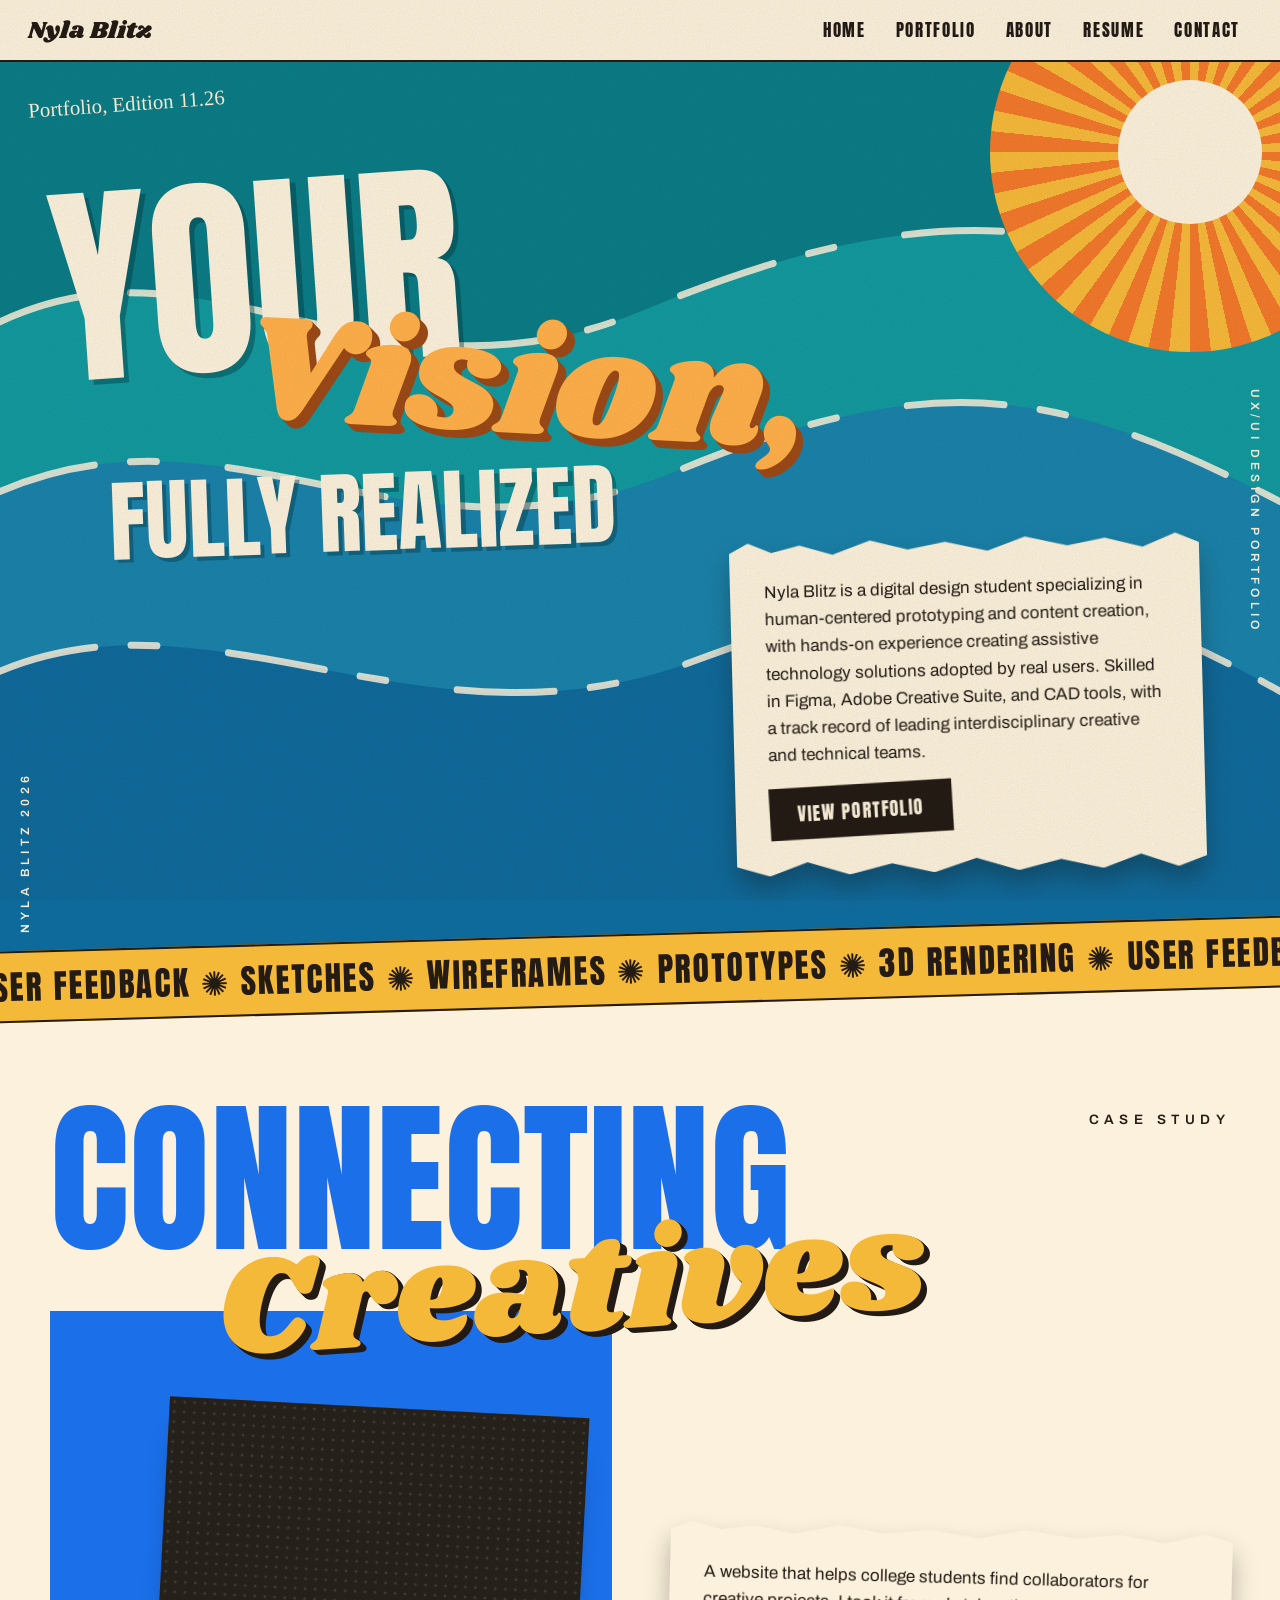
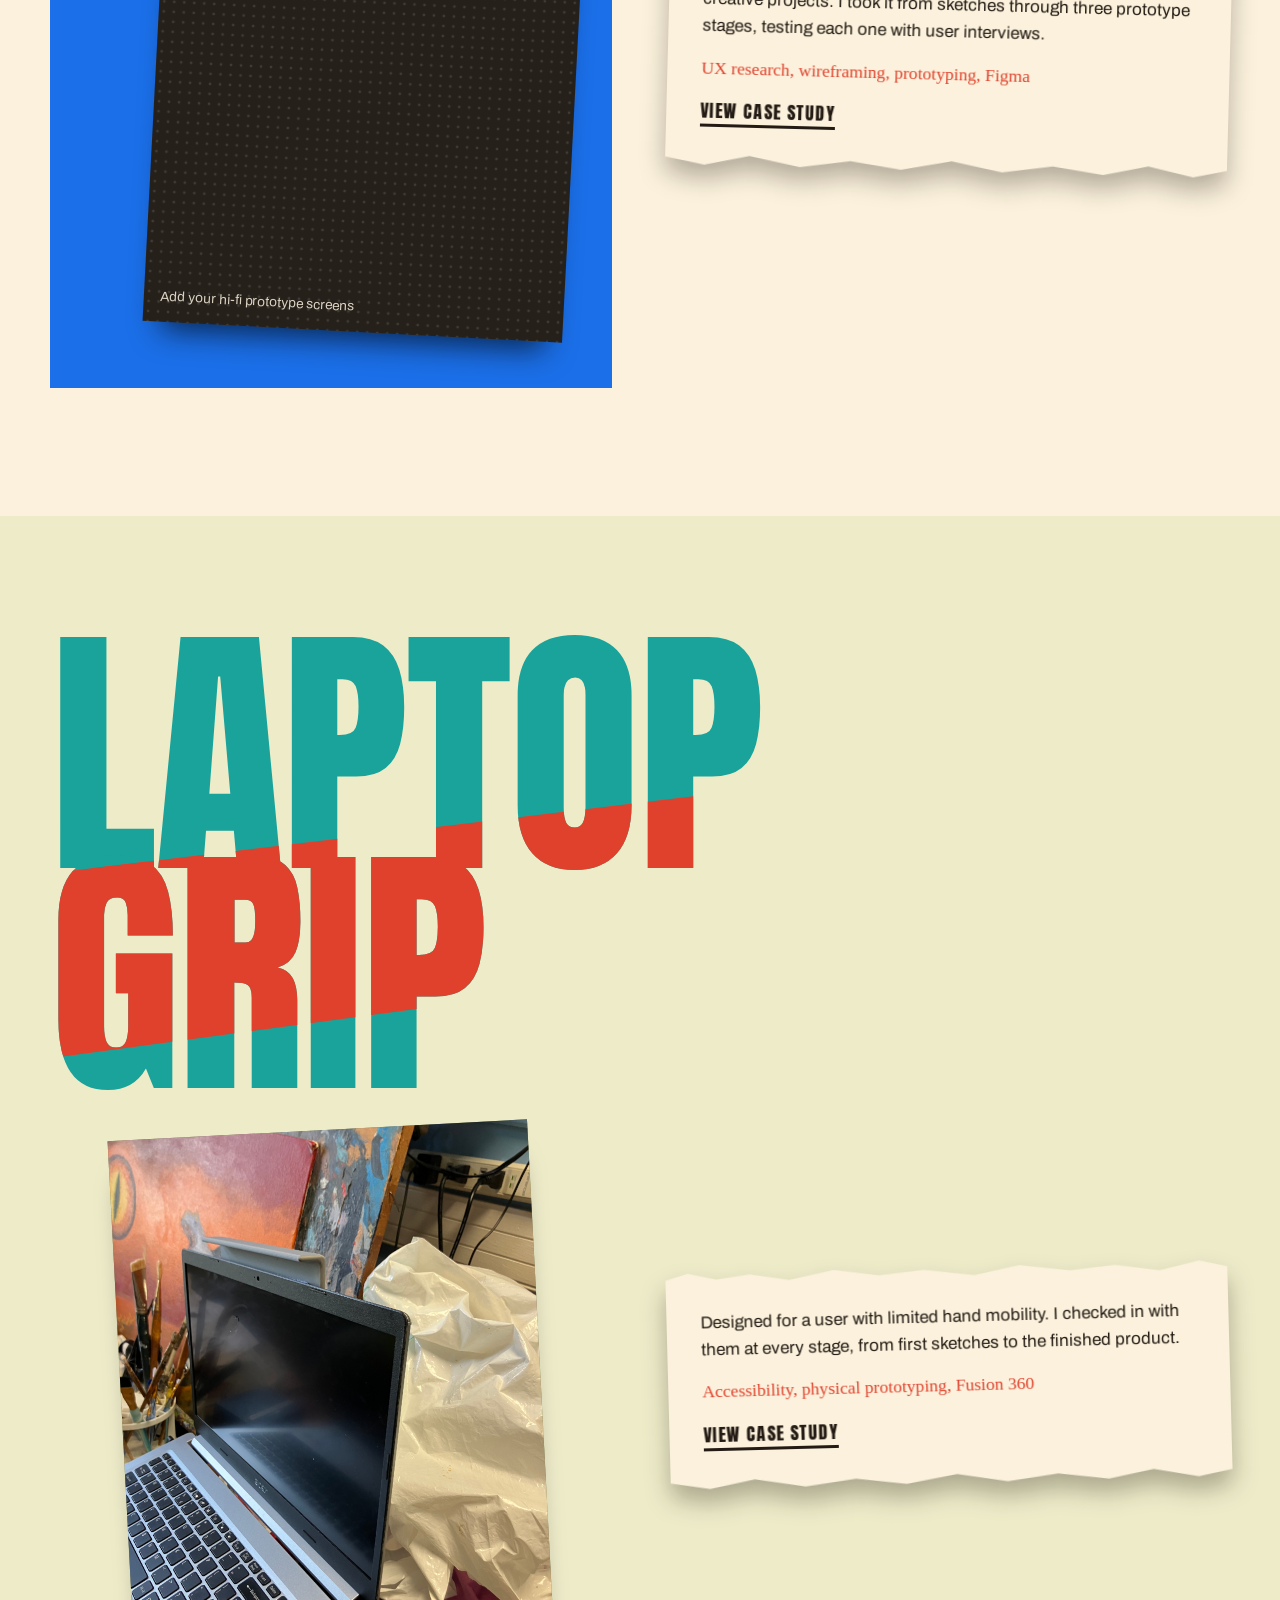
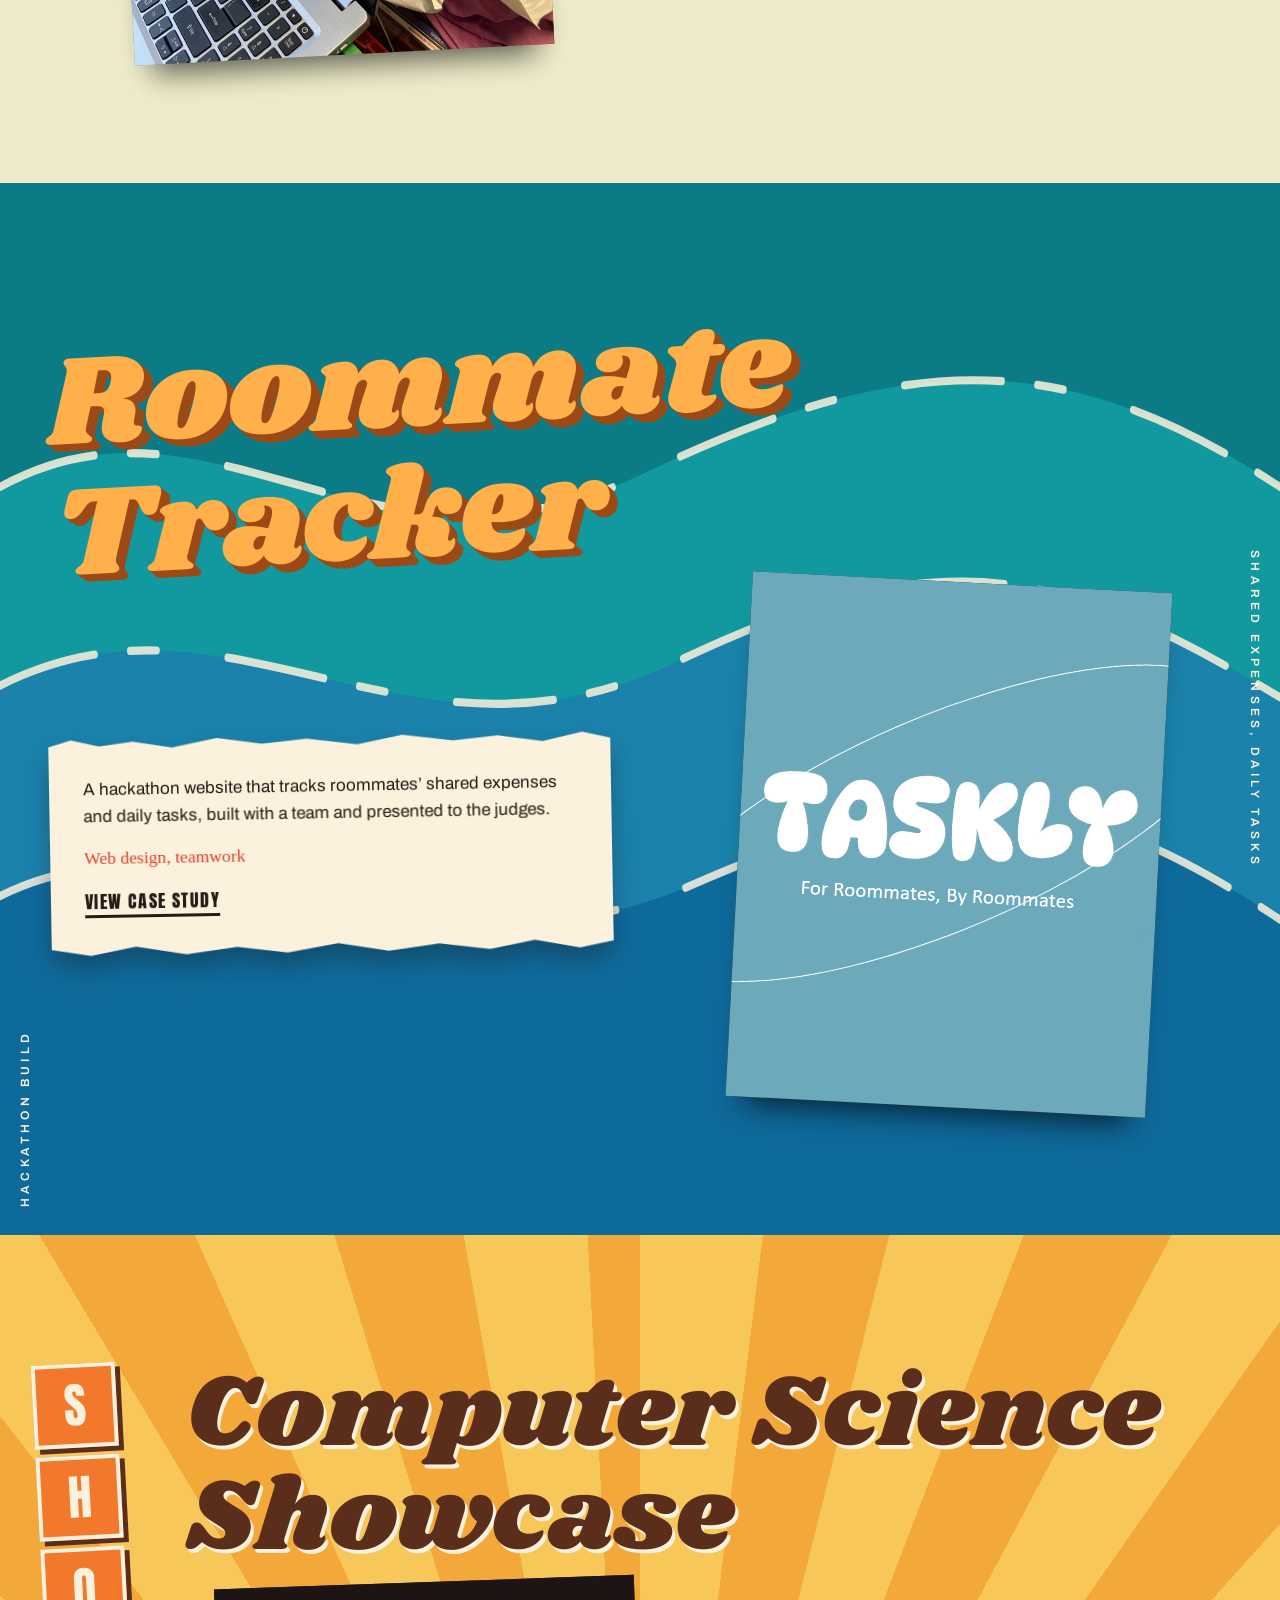
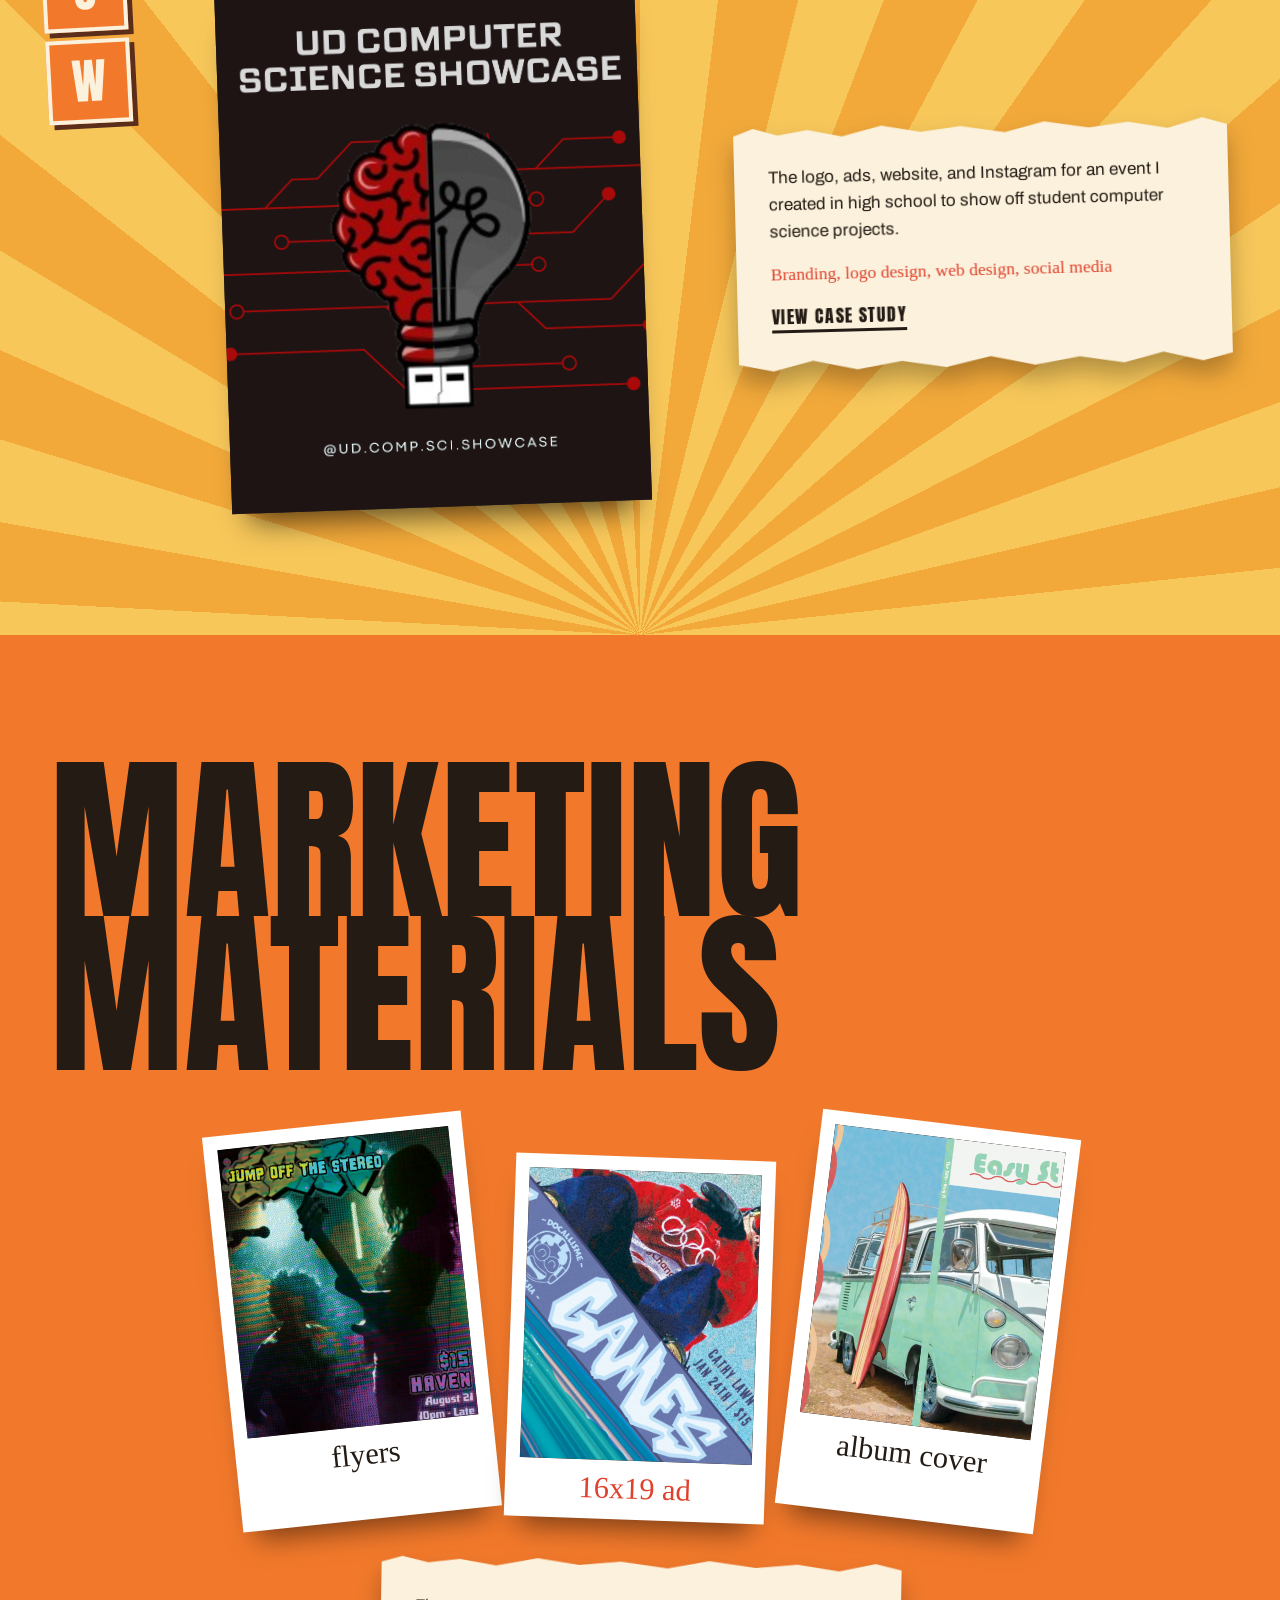
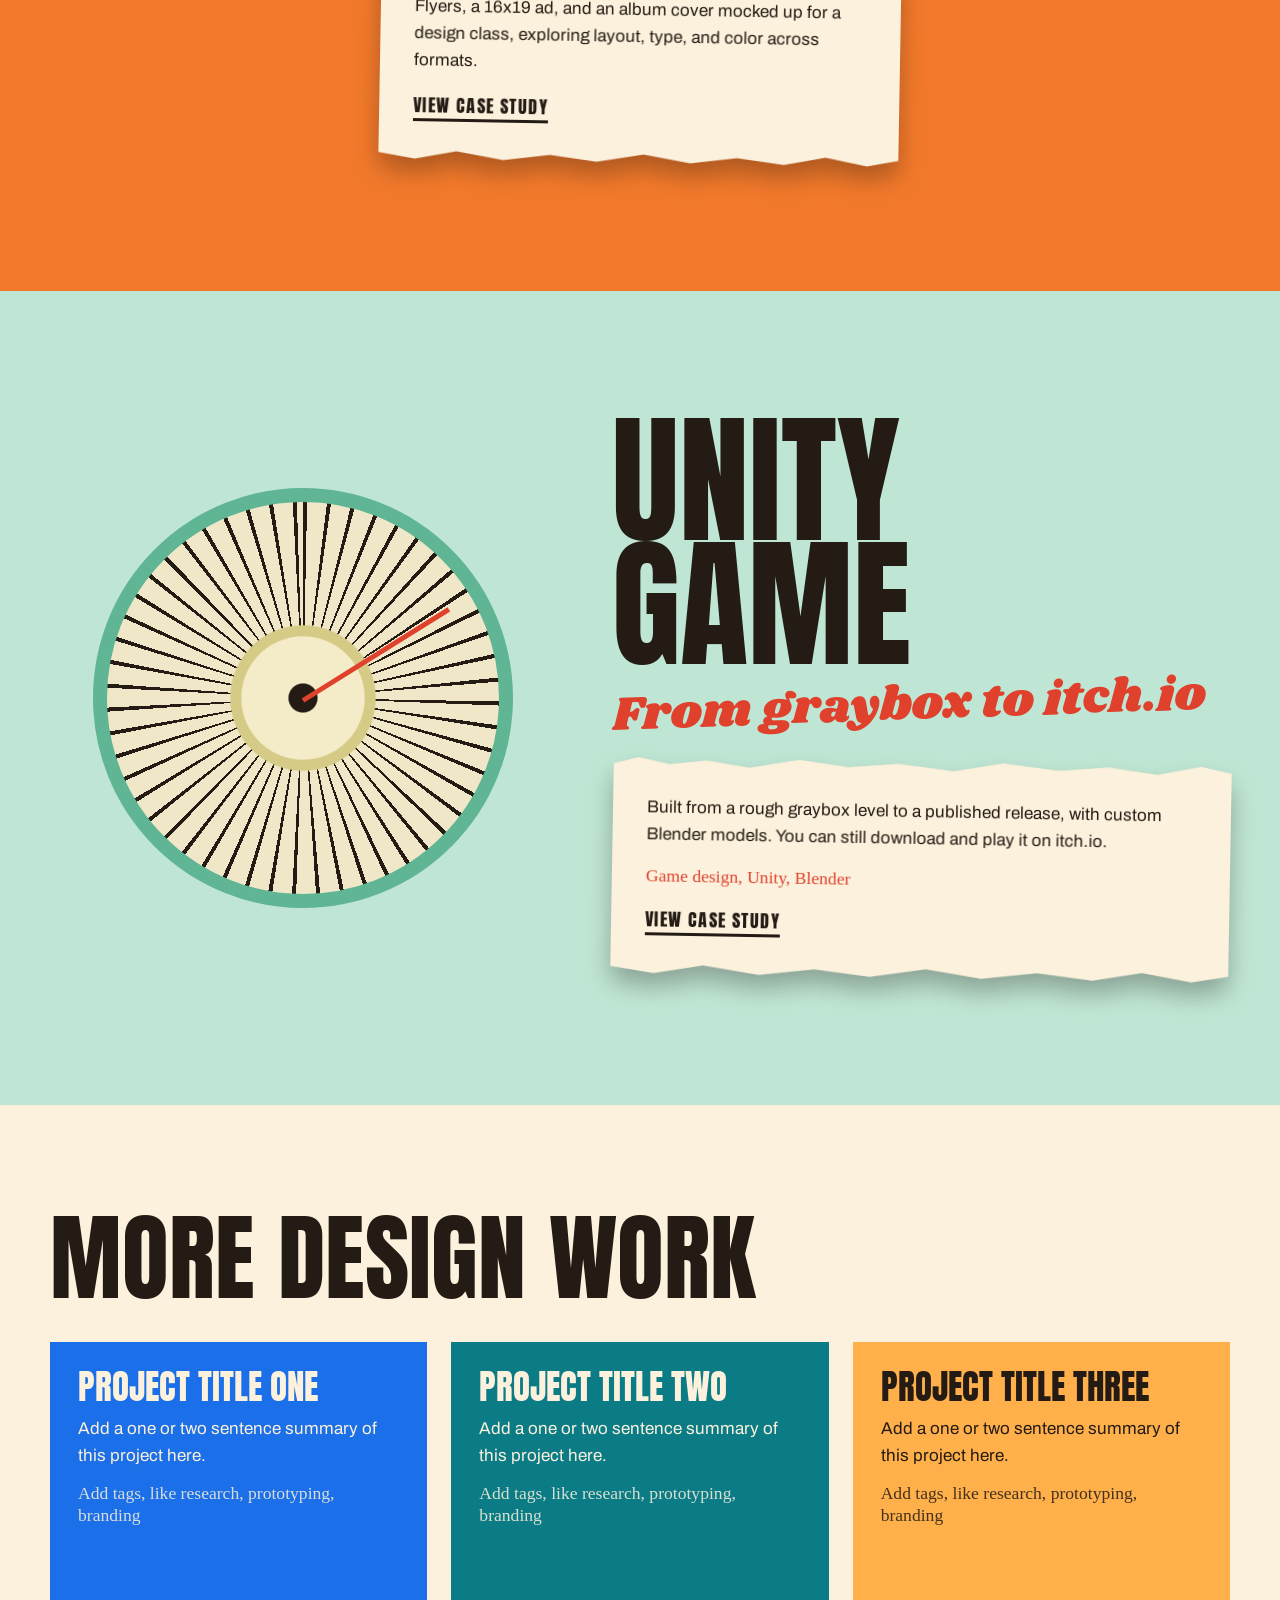
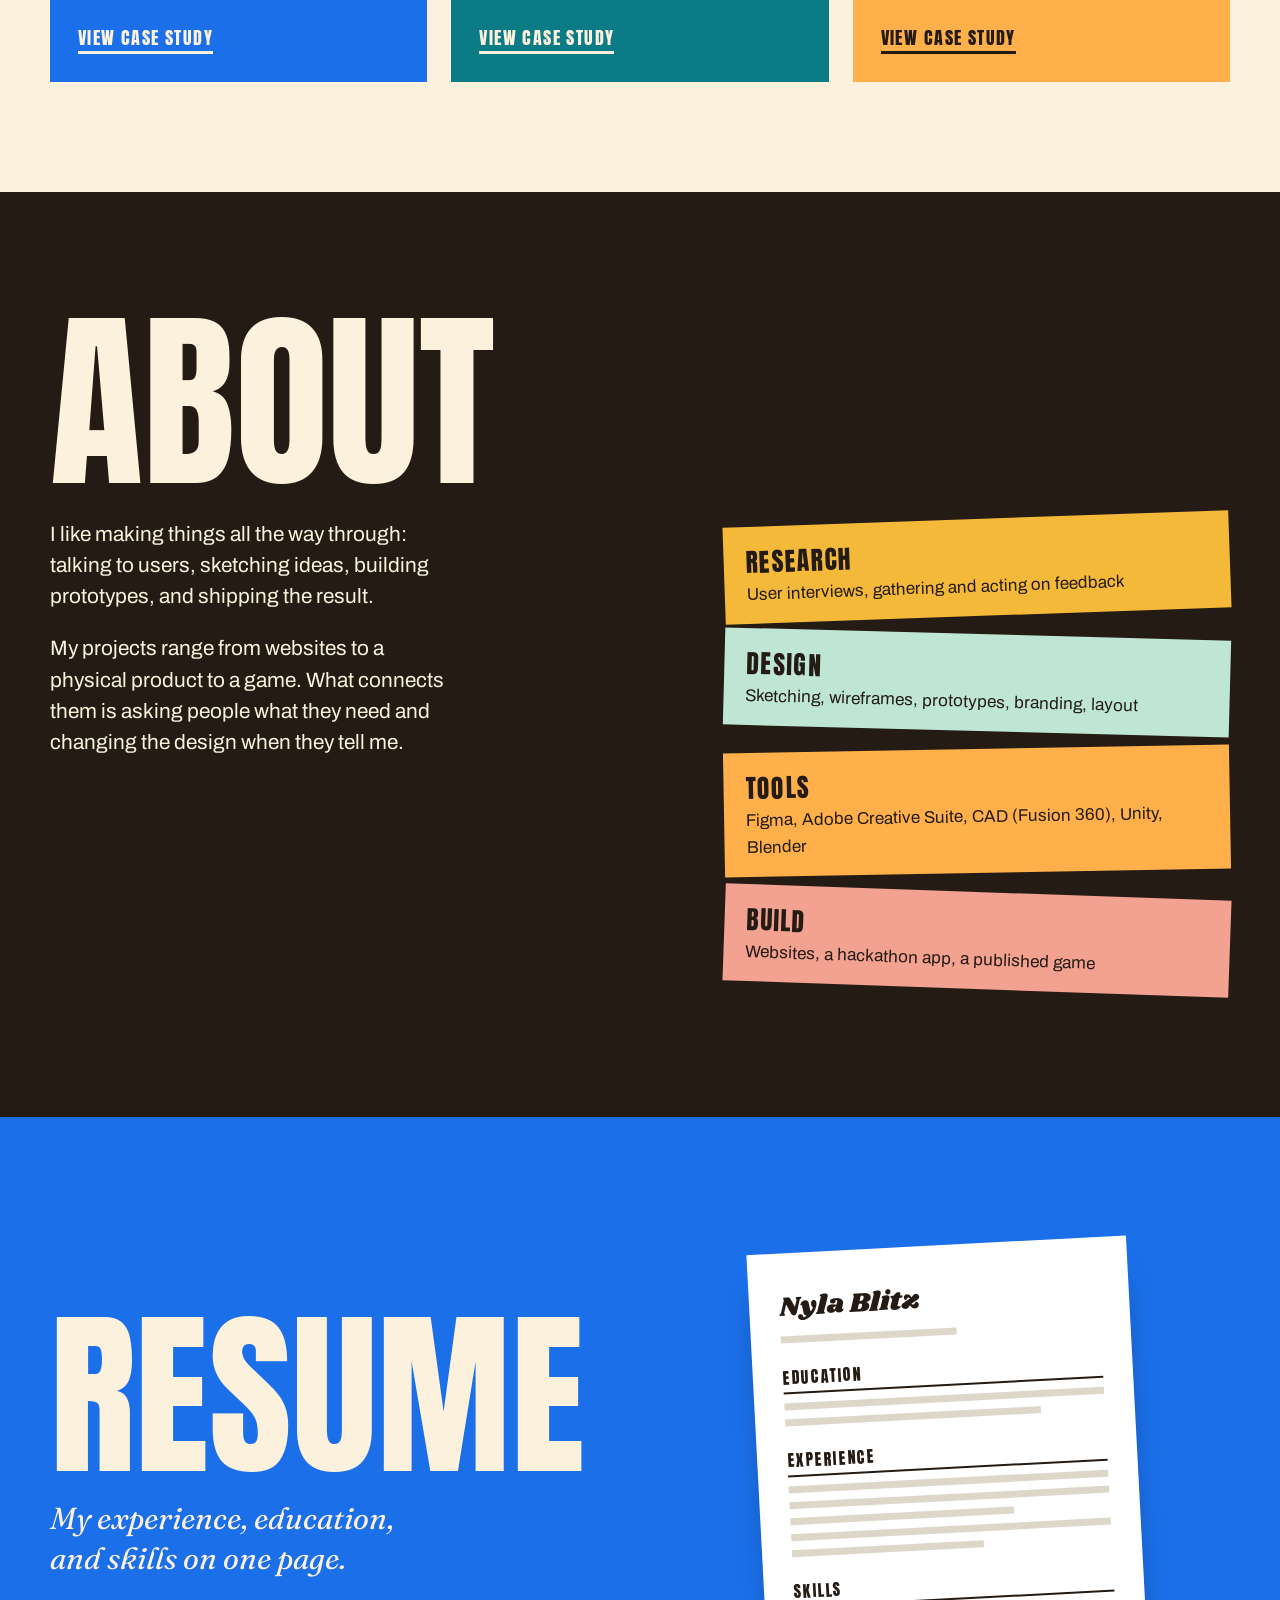
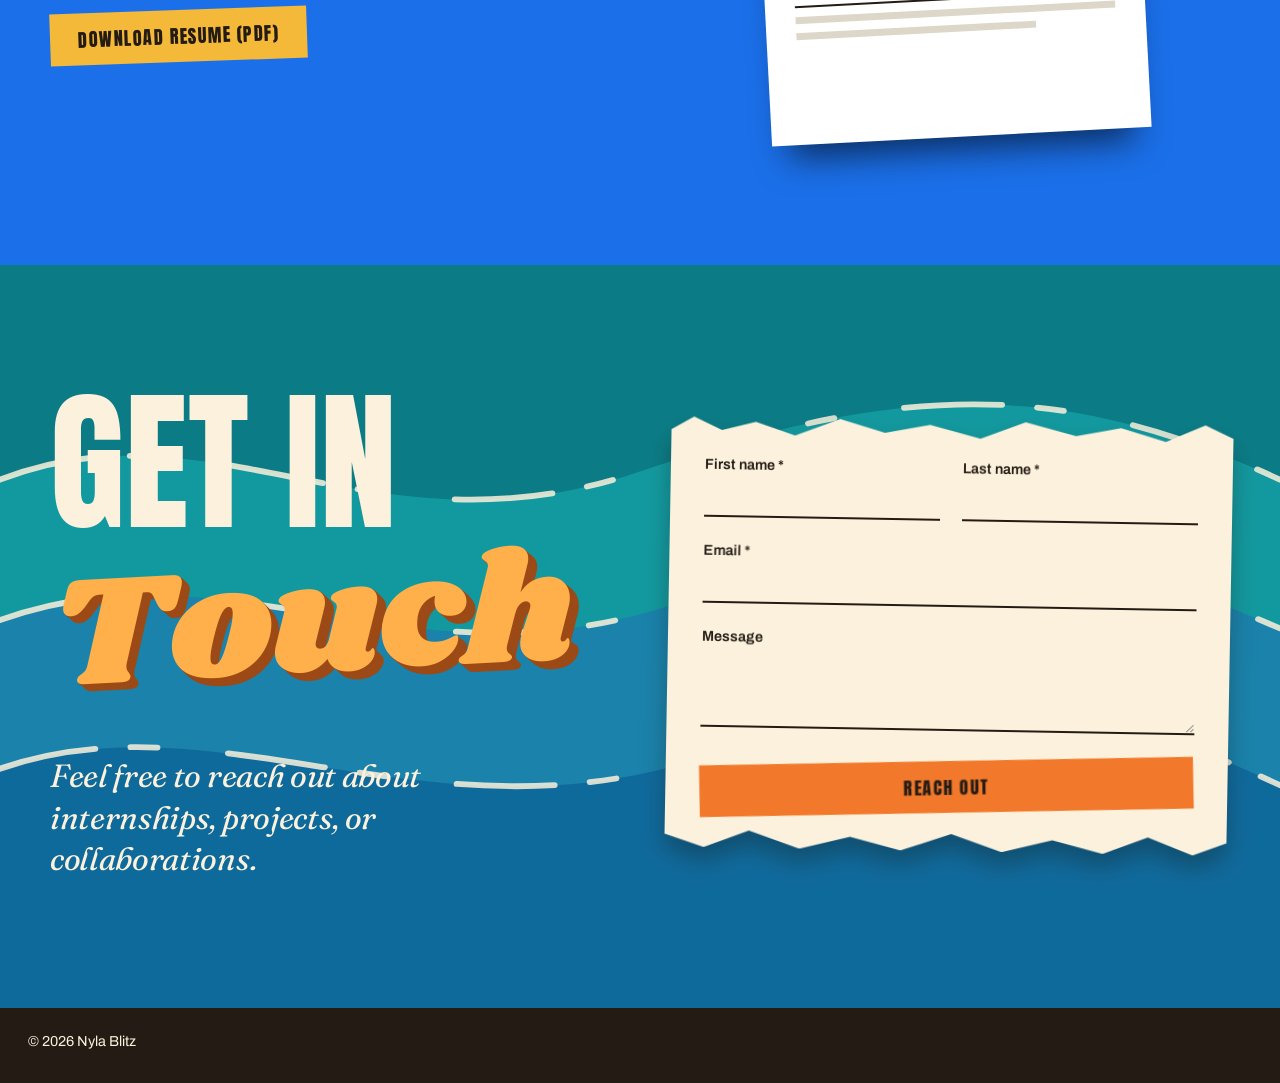
==== index.html @ cf102543 "Fix resume PDF filename in download link" ====
<!DOCTYPE html>
<html lang="en">
<head>
<meta charset="utf-8">
<meta name="viewport" content="width=device-width, initial-scale=1, viewport-fit=cover">
<title>Nyla Blitz, UX/UI Designer</title>
<meta name="description" content="Portfolio of Nyla Blitz, a digital design student specializing in human-centered prototyping and content creation.">
<link rel="icon" href="data:image/svg+xml,%3Csvg xmlns='http://www.w3.org/2000/svg' viewBox='0 0 100 100'%3E%3Crect width='100' height='100' fill='%230B7C86'/%3E%3Ccircle cx='50' cy='58' r='28' fill='%23FFB04A'/%3E%3Crect y='58' width='100' height='42' fill='%230B7C86'/%3E%3C/svg%3E">
<link rel="preconnect" href="https://fonts.googleapis.com">
<link rel="preconnect" href="https://fonts.gstatic.com" crossorigin>
<link href="https://fonts.googleapis.com/css2?family=Anton&family=Shrikhand&family=Archivo:wght@400;600;800&family=Permanent+Marker&family=Fraunces:ital,opsz,wght@1,9..144,400&display=swap" rel="stylesheet">
<style>
:root{
  --cream:#FBF1DC;--ink:#231B14;--teal:#0B7C86;--cobalt:#1B6FE8;--hot:#FFB04A;--marigold:#F5B93A;--orange:#F2792B;--verm:#E0412C;--olive:#7A7D52;--mint:#BFE6D4;--brown:#5A2E1B;
  --ext:1px 1px 0 #9C4A17,2px 2px 0 #9C4A17,3px 3px 0 #9C4A17,4px 4px 0 #9C4A17,5px 5px 0 #9C4A17,6px 6px 0 #9C4A17,7px 7px 0 #9C4A17,8px 8px 0 #9C4A17;
  --exti:1px 1px 0 #231B14,2px 2px 0 #231B14,3px 3px 0 #231B14,4px 4px 0 #231B14,5px 5px 0 #231B14,6px 6px 0 #231B14;
  --torn:polygon(0 3%,4% 0,9% 3%,15% 1%,22% 4%,30% 0,38% 3%,46% 1%,55% 4%,63% 0,72% 3%,80% 1%,88% 4%,95% 0,100% 3%,100% 97%,94% 100%,86% 96%,78% 100%,69% 97%,60% 100%,51% 96%,42% 100%,33% 97%,24% 100%,15% 96%,7% 100%,0 97%);
  --anton:"Anton",Impact,"Arial Narrow",sans-serif;--shri:"Shrikhand",Georgia,serif;--sans:"Archivo","Helvetica Neue",Arial,sans-serif;--mark:"Permanent Marker",cursive;
  box-sizing:border-box;padding-top:env(safe-area-inset-top,0px);padding-bottom:env(safe-area-inset-bottom,0px);
}
*,*::before,*::after{box-sizing:inherit}
html{scroll-behavior:smooth;scroll-padding-top:calc(env(safe-area-inset-top,0px) + 70px)}
body{margin:0;background:var(--cream);color:var(--ink);font:400 1.0625rem/1.6 var(--sans);-webkit-font-smoothing:antialiased;overflow-x:clip}
body::after{content:"";position:fixed;inset:0;pointer-events:none;z-index:60;mix-blend-mode:multiply;opacity:.5;
  background:url("data:image/svg+xml,%3Csvg xmlns='http://www.w3.org/2000/svg' width='180' height='180'%3E%3Cfilter id='n'%3E%3CfeTurbulence type='fractalNoise' baseFrequency='.85' numOctaves='2' stitchTiles='stitch'/%3E%3CfeColorMatrix values='0 0 0 0 .15 0 0 0 0 .1 0 0 0 0 .05 0 0 0 .22 0'/%3E%3C/filter%3E%3Crect width='100%25' height='100%25' filter='url(%23n)'/%3E%3C/svg%3E")}
a{color:inherit}
a:focus-visible,input:focus-visible,textarea:focus-visible,button:focus-visible{outline:3px solid var(--cobalt);outline-offset:3px}
h1,h2,h3{margin:0;font-weight:400}
p{margin:0 0 1em}
.sr{position:absolute;width:1px;height:1px;overflow:hidden;clip:rect(0 0 0 0)}

header.top{position:sticky;top:0;z-index:40;background:var(--cream);border-bottom:2px solid var(--ink);display:flex;align-items:center;justify-content:space-between;padding:0 28px;height:62px}
.logo{font:400 1.5rem var(--shri);text-decoration:none;color:var(--ink)}
nav{display:flex;gap:6px}
nav a{font:400 1.05rem var(--anton);letter-spacing:.1em;text-transform:uppercase;text-decoration:none;padding:6px 12px}
nav a:hover{background:var(--marigold)}

.btn{display:inline-block;background:var(--ink);color:var(--cream);font:400 1.15rem var(--anton);letter-spacing:.08em;text-transform:uppercase;padding:12px 28px;text-decoration:none;border:0;cursor:pointer;transform:rotate(-2deg);transition:background .15s}
.btn:hover{background:var(--verm)}
.sea{position:absolute;inset:0;width:100%;height:100%;z-index:0}
.vm{position:absolute;z-index:1;writing-mode:vertical-rl;font:600 .75rem var(--sans);letter-spacing:.35em;text-transform:uppercase;color:var(--cream)}
.vr{right:18px;top:50%;transform:translateY(-50%)}.vb{left:18px;bottom:28px;transform:rotate(180deg)}

/* hero */
.hero{position:relative;overflow:hidden;color:var(--cream);min-height:max(calc(100svh - 62px),760px);padding:96px 28px 90px;display:flex;flex-direction:column;justify-content:center;background:var(--teal)}
.disc{position:absolute;z-index:1;top:-110px;right:-110px;width:400px;height:400px;border-radius:50%;background:repeating-conic-gradient(var(--marigold) 0 6deg,var(--orange) 6deg 12deg);animation:spin 80s linear infinite}
.disc::after{content:"";position:absolute;inset:32%;border-radius:50%;background:var(--cream)}
@keyframes spin{to{transform:rotate(360deg)}}
.edition{position:absolute;z-index:2;top:30px;left:28px;margin:0;font:400 1.3rem var(--mark);transform:rotate(-4deg)}
h1{position:relative;z-index:2;max-width:1180px;width:100%;margin:0 auto;text-transform:uppercase}
h1 span{display:block}
.l1{font:400 clamp(4.4rem,17vw,15rem)/.84 var(--anton);transform:rotate(-4deg);text-shadow:5px 5px 0 rgba(4,50,58,.4)}
.l2{font:400 clamp(3.2rem,12vw,10.5rem)/1 var(--shri);text-transform:none;color:var(--hot);text-shadow:var(--ext);margin:-.12em 0 0 16%;transform:rotate(3deg)}
.l3{font: 400 clamp(2rem,7vw,6rem)/1 var(--anton);margin:-.2em 0 0 5%;transform:rotate(-2deg);text-shadow:4px 4px 0 rgba(4,50,58,.4)}
.note-hero{position:relative;z-index:2;width:min(470px,100%);margin:-10px 4% 0 auto}
.nw{filter:drop-shadow(0 14px 12px rgba(20,12,6,.3));transform:rotate(var(--rot,-1.5deg))}
.note{background:var(--cream);color:var(--ink);padding:36px 34px 38px;clip-path:var(--torn)}
.note p:last-child{margin-bottom:0}

/* ticker */
.ticker{position:relative;z-index:5;background:var(--marigold);color:var(--ink);overflow:hidden;transform:rotate(-1.6deg) scale(1.04);margin:-26px 0;padding:8px 0;border-block:2px solid var(--ink)}
.track{display:flex;width:max-content;animation:tick 30s linear infinite;font:400 2rem var(--anton);letter-spacing:.06em;text-transform:uppercase;white-space:nowrap}
.track span{padding-right:.6em}
@keyframes tick{to{transform:translateX(-50%)}}

/* shared poster parts */
.poster{position:relative;overflow:hidden;padding:clamp(72px,10vw,130px) 28px}
.in{position:relative;z-index:1;max-width:1180px;margin:0 auto}
.row{display:grid;grid-template-columns:1fr 1fr;gap:56px;align-items:center;margin-top:10px}
.slot{margin:0;position:relative;background:#26201A radial-gradient(rgba(255,255,255,.12) 1.2px,transparent 1.7px) 0 0/10px 10px;aspect-ratio:4/5;display:flex;align-items:flex-end;padding:16px;color:#d9d1c1;font-size:.85rem;line-height:1.3;box-shadow:0 26px 30px -18px rgba(0,0,0,.65);transform:rotate(var(--rot,3deg));transition:transform .3s;max-width:420px;width:100%;justify-self:center}
.slot:hover{transform:rotate(0) scale(1.02)}
.slot img{position:absolute;inset:0;width:100%;height:100%;object-fit:cover}
.tags{font:400 1.1rem/1.3 var(--mark);color:var(--verm)}
.link{display:inline-block;font:400 1.1rem var(--anton);letter-spacing:.08em;text-transform:uppercase;text-decoration:none;border-bottom:3px solid var(--ink)}
.link:hover{background:var(--marigold)}

/* A: magazine cover */
.pa .big{display:block;font:400 clamp(3.4rem,13vw,11rem)/.88 var(--anton);text-transform:uppercase;color:var(--cobalt)}
.pa .scr{display:block;position:relative;z-index:3;font:400 clamp(3rem,11vw,9.5rem)/1 var(--shri);color:var(--marigold);text-shadow:var(--exti);margin:-.3em 0 0 14%;transform:rotate(-4deg)}
.pa .mast{position:absolute;right:0;top:6px;margin:0;font:600 .85rem var(--sans);letter-spacing:.4em;text-transform:uppercase}
.pa .row{margin-top:-40px}
.blue{background:var(--cobalt);padding:96px 40px 56px;display:flex;justify-content:center}
.blue .slot{margin-right:-70px}

/* B: flat three-color poster */
.pb{background:#EDEBC8}
.dbl{display:grid;font:400 clamp(5rem,21vw,18rem)/.82 var(--anton);text-transform:uppercase;letter-spacing:-.01em}
.dbl span{grid-area:1/1}
.dbl .base{color:#1AA39A}
.dbl .over{color:var(--verm);clip-path:polygon(0 52%,100% 20%,100% 58%,0 94%)}
.pb .slot{background-color:var(--olive)}
.pb .row > .slot {
  margin-top: 35px;
}

/* C: sea */
.pc{background:var(--teal);color:var(--cream)}
.pc h3{font:400 clamp(3rem,10vw,8.5rem)/1.02 var(--shri);color:var(--hot);text-shadow:var(--ext);transform:rotate(-3deg)}

/* D: signage + sunburst */
.pd{background:repeating-conic-gradient(from 0deg at 50% 100%,#F7C75A 0 7deg,#F2A93A 7deg 14deg)}
.pd .in{display:grid;grid-template-columns:96px 1fr;gap:40px}
.sign{display:grid;gap:8px;align-content:start;transform:rotate(-3deg)}
.sign b{display:grid;place-items:center;width:84px;height:84px;background:var(--orange);color:var(--cream);font:400 3rem var(--anton);border:4px solid var(--cream);box-shadow:5px 5px 0 var(--brown)}
.pd h3{font:400 clamp(2.6rem,8vw,7rem)/1.02 var(--shri);color:var(--brown);text-shadow:3px 4px 0 var(--cream)}
.pd .row{grid-template-columns:1fr 1fr}

/* E: polaroids */
.pe{background:var(--orange)}
.pe h3{font:400 clamp(4rem,14vw,12rem)/.86 var(--anton);text-transform:uppercase}
.polys{display:flex;justify-content:center;gap:28px;flex-wrap:wrap;margin:52px 0 40px}
.pol{margin:0;background:#fff;padding:14px 14px 0;width:min(260px,42%);box-shadow:0 22px 28px -14px rgba(0,0,0,.5);transform:rotate(var(--r))}
.ph{aspect-ratio:4/5;background:#26201A radial-gradient(rgba(255,255,255,.12) 1.2px,transparent 1.7px) 0 0/10px 10px;display:flex;align-items:flex-end;padding:12px;color:#d9d1c1;font-size:.8rem;line-height:1.3}
.ph{
  overflow:hidden;
  position:relative;
}

.ph img{
  position:absolute;
  inset:0;
  width:100%;
  height:100%;
  object-fit:cover;
}
.pol figcaption{font:400 1.9rem/1.1 var(--mark);padding:12px 0 14px;text-align:center}
.pe .nw{max-width:520px;margin:0 auto}

/* F: retro radio dial */
.pf{background:var(--mint)}
.pf .in{display:grid;grid-template-columns:.9fr 1.1fr;gap:56px;align-items:center}
.dial{position:relative;width:min(100%,420px);aspect-ratio:1;border-radius:50%;border:14px solid #5FB594;justify-self:center;background:radial-gradient(circle,var(--ink) 0 5%,transparent 5.5%),radial-gradient(circle,#F4EBC8 0 22%,#D6CB86 22.5% 26%,transparent 26.5%),repeating-conic-gradient(var(--ink) 0 1.2deg,transparent 1.2deg 7deg),#EFE7C8}
.dial::after{content:"";position:absolute;left:50%;top:50%;width:44%;height:5px;background:var(--verm);transform-origin:0 50%;transform:rotate(-32deg)}
.pf h3{font:400 clamp(3.5rem,11vw,9.5rem)/.88 var(--anton);text-transform:uppercase}
.pf .sub{font:400 clamp(1.8rem,4vw,3rem)/1.1 var(--shri);color:var(--verm);margin:12px 0 30px;transform:rotate(-2deg)}

.more{padding:clamp(72px,10vw,110px) 28px}
.more h2{font:400 clamp(2.6rem,8vw,6rem)/.9 var(--anton);text-transform:uppercase;margin-bottom:40px}
.cards{display:grid;grid-template-columns:repeat(3,1fr);gap:24px}
.card{display:flex;flex-direction:column;gap:12px;background:var(--c);color:var(--t);padding:28px;min-height:340px;text-decoration:none;transition:transform .2s}
.card:hover{transform:translateY(-6px)}
.card h3{font:400 2.2rem/.95 var(--anton);text-transform:uppercase}
.card p{margin:0}
.card .tags{color:inherit;opacity:.85}
.card .link{margin-top:auto;align-self:flex-start;border-bottom-color:currentColor}
.card .link:hover{background:none}

/* about */
.pg2{background:var(--ink);color:var(--cream)}
.pg2 h2{font:400 clamp(4rem,15vw,13rem)/.85 var(--anton);text-transform:uppercase}
.abt{display:grid;grid-template-columns:1.1fr .9fr;gap:56px;margin-top:36px;align-items:start}
.abt p{font-size:1.3rem;line-height:1.5;max-width:34ch}
.scraps{display:grid;gap:18px}
.scrap{padding:16px 22px;color:var(--ink);transform:rotate(var(--r))}
.scrap:nth-child(1){--r:-2deg;background:var(--marigold)}.scrap:nth-child(2){--r:1.5deg;background:var(--mint)}
.scrap:nth-child(3){--r:-1deg;background:var(--hot)}.scrap:nth-child(4){--r:2deg;background:#F3A190}
.scrap b{display:block;font:400 1.6rem var(--anton);letter-spacing:.05em;text-transform:uppercase}

/* resume */
.pr{background:var(--cobalt);color:var(--cream)}
.pr .in{display:grid;grid-template-columns:1fr 1fr;gap:56px;align-items:center}
.pr h2{font:400 clamp(4rem,14vw,12rem)/.85 var(--anton);text-transform:uppercase}
.pr p{font:italic 400 clamp(1.4rem,2.4vw,1.9rem)/1.3 "Fraunces",Georgia,serif;max-width:20ch;margin:28px 0 32px}
.pr .btn{background:var(--marigold);color:var(--ink)}
.pr .btn:hover{background:var(--cream)}
.sheet{background:#fff;color:var(--ink);padding:34px 30px;width:100%;max-width:380px;aspect-ratio:8.5/11;justify-self:center;box-shadow:0 30px 34px -18px rgba(0,0,0,.6);transform:rotate(-3deg)}
.sheet .nm{font:400 1.7rem var(--shri);margin:0 0 6px;max-width:none;color:var(--ink)}
.sheet i{display:block;height:7px;background:#DDD7CA;margin:9px 0}
.sheet b{display:block;font:400 1rem var(--anton);letter-spacing:.1em;text-transform:uppercase;margin-top:22px;border-bottom:2px solid var(--ink);padding-bottom:3px}

/* contact */
.pg{background:var(--teal);color:var(--cream)}
.pg h2{font:400 clamp(3.4rem,12vw,10rem)/.9 var(--anton);text-transform:uppercase}
.pg h2 em{display:block;font:400 1.02em/1.1 var(--shri);text-transform:none;font-style:normal;color:var(--hot);text-shadow:var(--ext);transform:rotate(-3deg);margin-top:.05em}
.contact{display:grid;grid-template-columns:1fr 1fr;gap:56px;align-items:center}
.contact .lead{font:italic 400 clamp(1.5rem,2.6vw,2rem)/1.3 "Fraunces",Georgia,serif;letter-spacing:-.01em;max-width:22ch;margin:44px 0 0}
form .row2{display:grid;grid-template-columns:1fr 1fr;gap:22px}
label{display:block;font-size:.9rem;font-weight:600;margin-bottom:2px}
input,textarea{width:100%;background:transparent;border:0;border-bottom:2px solid var(--ink);color:var(--ink);font:400 1.05rem var(--sans);padding:10px 0 8px;margin-bottom:22px;border-radius:0}
form .btn{width:100%;background:var(--orange);color:var(--ink)}
form .btn:hover{background:var(--hot)}
footer{background:var(--ink);color:var(--cream);padding:22px 28px 30px;font-size:.9rem}

@media (max-width:860px){
  header.top{padding:0 18px}nav a.hide-sm{display:none}nav a{padding:6px 8px;font-size:.95rem}
  .hero{padding:90px 20px 70px}.disc{width:240px;height:240px;top:-70px;right:-70px}.vm{display:none}
  .l2{margin-left:8%}.note-hero{margin:24px 0 0}
  .poster{padding-left:20px;padding-right:20px}
  .row,.pd .row,.pf .in,.abt,.contact,.pr .in,.cards{grid-template-columns:1fr}
  .pd .in{grid-template-columns:1fr;gap:24px}.sign{grid-auto-flow:column;justify-content:start}.sign b{width:60px;height:60px;font-size:2.2rem}
  .blue{padding:80px 20px 40px}.blue .slot{margin-right:0}
  .pol{width:min(250px,80%)}
  .pa .mast{display:none}
}
@media (prefers-reduced-motion:reduce){html{scroll-behavior:auto}.disc,.track{animation:none}.slot,.btn{transition:none}}
</style>
</head>
<body>
<svg width="0" height="0" style="position:absolute" aria-hidden="true"><defs>
  <g id="sea">
    <rect width="1440" height="900" fill="#0B7C86"/>
    <path d="M0 260C240 160 420 360 720 250S1200 140 1440 260V900H0Z" fill="#12999F"/>
    <path d="M0 430C260 330 460 520 760 410S1200 330 1440 440V900H0Z" fill="#1A82AB"/>
    <path d="M0 610C240 520 480 700 780 600S1220 520 1440 630V900H0Z" fill="#0F6A9C"/>
    <g fill="none" stroke="#FBF1DC" stroke-width="7" stroke-linecap="round" stroke-dasharray="110 40 30 80" opacity=".85">
      <path d="M0 260C240 160 420 360 720 250S1200 140 1440 260"/><path d="M0 430C260 330 460 520 760 410S1200 330 1440 440"/><path d="M0 610C240 520 480 700 780 600S1220 520 1440 630"/>
    </g>
  </g>
</defs></svg>

<header class="top">
  <a class="logo" href="#top">Nyla Blitz</a>
  <nav aria-label="Main"><a class="hide-sm" href="#top">Home</a><a href="#work">Portfolio</a><a class="hide-sm" href="#about">About</a><a href="#resume">Resume</a><a href="#contact">Contact</a></nav>
</header>

<main id="top">
  <section class="hero">
    <svg class="sea" viewBox="0 0 1440 900" preserveAspectRatio="none" aria-hidden="true"><use href="#sea"/></svg>
    <div class="disc" aria-hidden="true"></div>
    <p class="edition" aria-hidden="true">Portfolio, Edition 11.26</p>
    <span class="vm vr" aria-hidden="true">UX/UI design portfolio</span>
    <span class="vm vb" aria-hidden="true">Nyla Blitz 2026</span>
    <h1><span class="l1">Your</span><span class="l2">Vision,</span><span class="l3">Fully Realized</span></h1>
    <div class="nw note-hero"><div class="note">
      <p>Nyla Blitz is a digital design student specializing in human-centered prototyping and content creation, with hands-on experience creating assistive technology solutions adopted by real users. Skilled in Figma, Adobe Creative Suite, and CAD tools, with a track record of leading interdisciplinary creative and technical teams.</p>
      <a class="btn" href="#work">View portfolio</a>
    </div></div>
  </section>

  <div class="ticker" aria-hidden="true"><div class="track">
    <span>User Feedback ✺ Sketches ✺ Wireframes ✺ Prototypes ✺ 3D Rendering ✺ User Feedback ✺ Sketches ✺ Wireframes ✺ Prototypes ✺ 3D Rendering ✺</span>
    <span>User Feedback ✺ Sketches ✺ Wireframes ✺ Prototypes ✺ 3D Rendering ✺ User Feedback ✺ Sketches ✺ Wireframes ✺ Prototypes ✺ 3D Rendering ✺</span>
  </div></div>

  <h2 class="sr" id="work">Portfolio</h2>

  <article class="poster pa" id="collab"><div class="in">
    <p class="mast">Case study</p>
    <h3><span class="big">Connecting</span><span class="scr">Creatives</span></h3>
    <div class="row">
      <div class="blue"><figure class="slot"><span>Add your hi-fi prototype screens</span></figure></div>
      <div class="nw" style="--rot:1.5deg"><div class="note">
        <p>A website that helps college students find collaborators for creative projects. I took it from sketches through three prototype stages, testing each one with user interviews.</p>
        <p class="tags">UX research, wireframing, prototyping, Figma</p>
        <a class="link" href="case-collab.html">View case study</a>
      </div></div>
    </div>
  </div></article>

  <article class="poster pb" id="grip"><div class="in">
    <h3 class="dbl" aria-label="Laptop Grip"><span class="base" aria-hidden="true">Laptop<br>Grip</span><span class="over" aria-hidden="true">Laptop<br>Grip</span></h3>
    <div class="row">
      <figure class="slot" style="--rot:-3deg"><span><img src="Finished-Grip.jpg" alt="Image of Laptop Grip fully attached to user's laptop"></span></figure>
      <div class="nw"><div class="note">
        <p>Designed for a user with limited hand mobility. I checked in with them at every stage, from first sketches to the finished product.</p>
        <p class="tags">Accessibility, physical prototyping, Fusion 360</p>
        <a class="link" href="case-grip.html">View case study</a>
      </div></div>
    </div>
  </div></article>

  <article class="poster pc" id="roommates">
    <svg class="sea" viewBox="0 0 1440 900" preserveAspectRatio="none" aria-hidden="true"><use href="#sea"/></svg>
    <span class="vm vr" aria-hidden="true">Shared expenses, daily tasks</span><span class="vm vb" aria-hidden="true">Hackathon build</span>
    <div class="in">
      <h3>Roommate<br>Tracker</h3>
      <div class="row">
        <div class="nw" style="--rot:-1deg"><div class="note">
          <p>A hackathon website that tracks roommates’ shared expenses and daily tasks, built with a team and presented to the judges.</p>
          <p class="tags">Web design, teamwork</p>
          <a class="link" href="case-roommates.html">View case study</a>
        </div></div>
        <figure class="slot"><span><img src="Taskly-Logo-Blue.png" alt="Screenshot of Roommate Tracker Website's Homepage"></span></figure>
      </div>
    </div>
  </article>

  <article class="poster pd" id="showcase"><div class="in">
    <div class="sign" aria-hidden="true"><b>S</b><b>H</b><b>O</b><b>W</b></div>
    <div>
      <h3>Computer Science Showcase</h3>
      <div class="row">
        <figure class="slot" style="--rot:-2deg"><span><img src="UD-CompSci-Showcase-Hero.png" alt="Image of event ad with logo (Lightbulb with Flashdrive)"></span></figure>
        <div class="nw"><div class="note">
          <p>The logo, ads, website, and Instagram for an event I created in high school to show off student computer science projects.</p>
          <p class="tags">Branding, logo design, web design, social media</p>
          <a class="link" href="case-showcase.html">View case study</a>
        </div></div>
      </div>
    </div>
  </div></article>

  <article class="poster pe" id="marketing"><div class="in">
    <h3>Marketing<br>Materials</h3>
    <div class="polys">
      <figure class="pol" style="--r:-6deg"><div class="ph"><img src="JOTS-BandFlyer.jpg" alt="Poster of JOTS guitarist advertising event details"></div><figcaption>flyers</figcaption></figure>
      <figure class="pol" style="--r:2deg;margin-top:34px"><div class="ph"><img src="StaticAd.jpg" alt="Image of Snowboarder ad with event details for X-Games"></div><figcaption style="color:var(--verm)">16x19 ad</figcaption></figure>
      <figure class="pol" style="--r:7deg"><div class="ph"><img src="BlitzNyla-EasySt-Cropped.jpg" alt="Cover Redesign for The 502s' Easy Street Album"></div><figcaption>album cover</figcaption></figure>
    </div>
    <div class="nw" style="--rot:1deg"><div class="note">
      <p>Flyers, a 16x19 ad, and an album cover mocked up for a design class, exploring layout, type, and color across formats.</p>
      <a class="link" href="case-marketing.html">View case study</a>
    </div></div>
  </div></article>

  <article class="poster pf" id="game"><div class="in">
    <div class="dial" aria-hidden="true"></div>
    <div>
      <h3>Unity<br>Game</h3>
      <p class="sub">From graybox to itch.io</p>
      <div class="nw" style="--rot:1deg"><div class="note">
        <p>Built from a rough graybox level to a published release, with custom Blender models. You can still download and play it on itch.io.</p>
        <p class="tags">Game design, Unity, Blender</p>
        <a class="link" href="case-game.html">View case study</a>
      </div></div>
    </div>
  </div></article>

  <section class="more" id="more"><div class="in">
    <h2>More design work</h2>
    <div class="cards">
      <a class="card" style="--c:var(--cobalt);--t:var(--cream)" href="case-project-1.html"><h3>Project Title One</h3><p>Add a one or two sentence summary of this project here.</p><p class="tags">Add tags, like research, prototyping, branding</p><span class="link">View case study</span></a>
      <a class="card" style="--c:var(--teal);--t:var(--cream)" href="case-project-2.html"><h3>Project Title Two</h3><p>Add a one or two sentence summary of this project here.</p><p class="tags">Add tags, like research, prototyping, branding</p><span class="link">View case study</span></a>
      <a class="card" style="--c:var(--hot);--t:var(--ink)" href="case-project-3.html"><h3>Project Title Three</h3><p>Add a one or two sentence summary of this project here.</p><p class="tags">Add tags, like research, prototyping, branding</p><span class="link">View case study</span></a>
    </div>
  </div></section>

  <section class="poster pg2" id="about"><div class="in">
    <h2>About</h2>
    <div class="abt">
      <div>
        <p>I like making things all the way through: talking to users, sketching ideas, building prototypes, and shipping the result.</p>
        <p>My projects range from websites to a physical product to a game. What connects them is asking people what they need and changing the design when they tell me.</p>
      </div>
      <div class="scraps">
        <div class="scrap"><b>Research</b>User interviews, gathering and acting on feedback</div>
        <div class="scrap"><b>Design</b>Sketching, wireframes, prototypes, branding, layout</div>
        <div class="scrap"><b>Tools</b>Figma, Adobe Creative Suite, CAD (Fusion 360), Unity, Blender</div>
        <div class="scrap"><b>Build</b>Websites, a hackathon app, a published game</div>
      </div>
    </div>
  </div></section>

  <section class="poster pr" id="resume"><div class="in">
    <div>
      <h2>Resume</h2>
      <p>My experience, education, and skills on one page.</p>
      <!-- Save your resume as resume.pdf in the same folder as index.html so this button works -->
      <a class="btn" href="BlitzNyla-Resume.pdf" download>Download resume (PDF)</a>
    </div>
    <!-- Placeholder page. To show a real preview, replace this div with <img src="resume-preview.webp" alt="Preview of my resume"> -->
    <div class="sheet" aria-hidden="true">
      <p class="nm">Nyla Blitz</p><i style="width:55%"></i>
      <b>Education</b><i></i><i style="width:80%"></i>
      <b>Experience</b><i></i><i></i><i style="width:70%"></i><i></i><i style="width:60%"></i>
      <b>Skills</b><i></i><i style="width:75%"></i>
    </div>
  </div></section>

  <section class="poster pg" id="contact">
    <svg class="sea" viewBox="0 0 1440 900" preserveAspectRatio="none" aria-hidden="true"><use href="#sea"/></svg>
    <div class="in contact">
      <div>
        <h2>Get in <em>Touch</em></h2>
        <p class="lead">Feel free to reach out about internships, projects, or collaborations.</p>
      </div>
      <div class="nw" style="--rot:1deg"><div class="note">
        <!-- Replace the action with your own Formspree (or similar) form URL so messages reach your inbox -->
        <form action="https://formspree.io/f/your-form-id" method="post">
          <div class="row2">
            <div><label for="fn">First name *</label><input id="fn" name="first_name" required autocomplete="given-name"></div>
            <div><label for="ln">Last name *</label><input id="ln" name="last_name" required autocomplete="family-name"></div>
          </div>
          <label for="em">Email *</label>
          <input id="em" name="email" type="email" required autocomplete="email">
          <label for="msg">Message</label>
          <textarea id="msg" name="message" rows="3"></textarea>
          <button class="btn" type="submit">Reach Out</button>
        </form>
      </div></div>
    </div>
  </section>
</main>
<footer>© 2026 Nyla Blitz</footer>
</body>
</html>
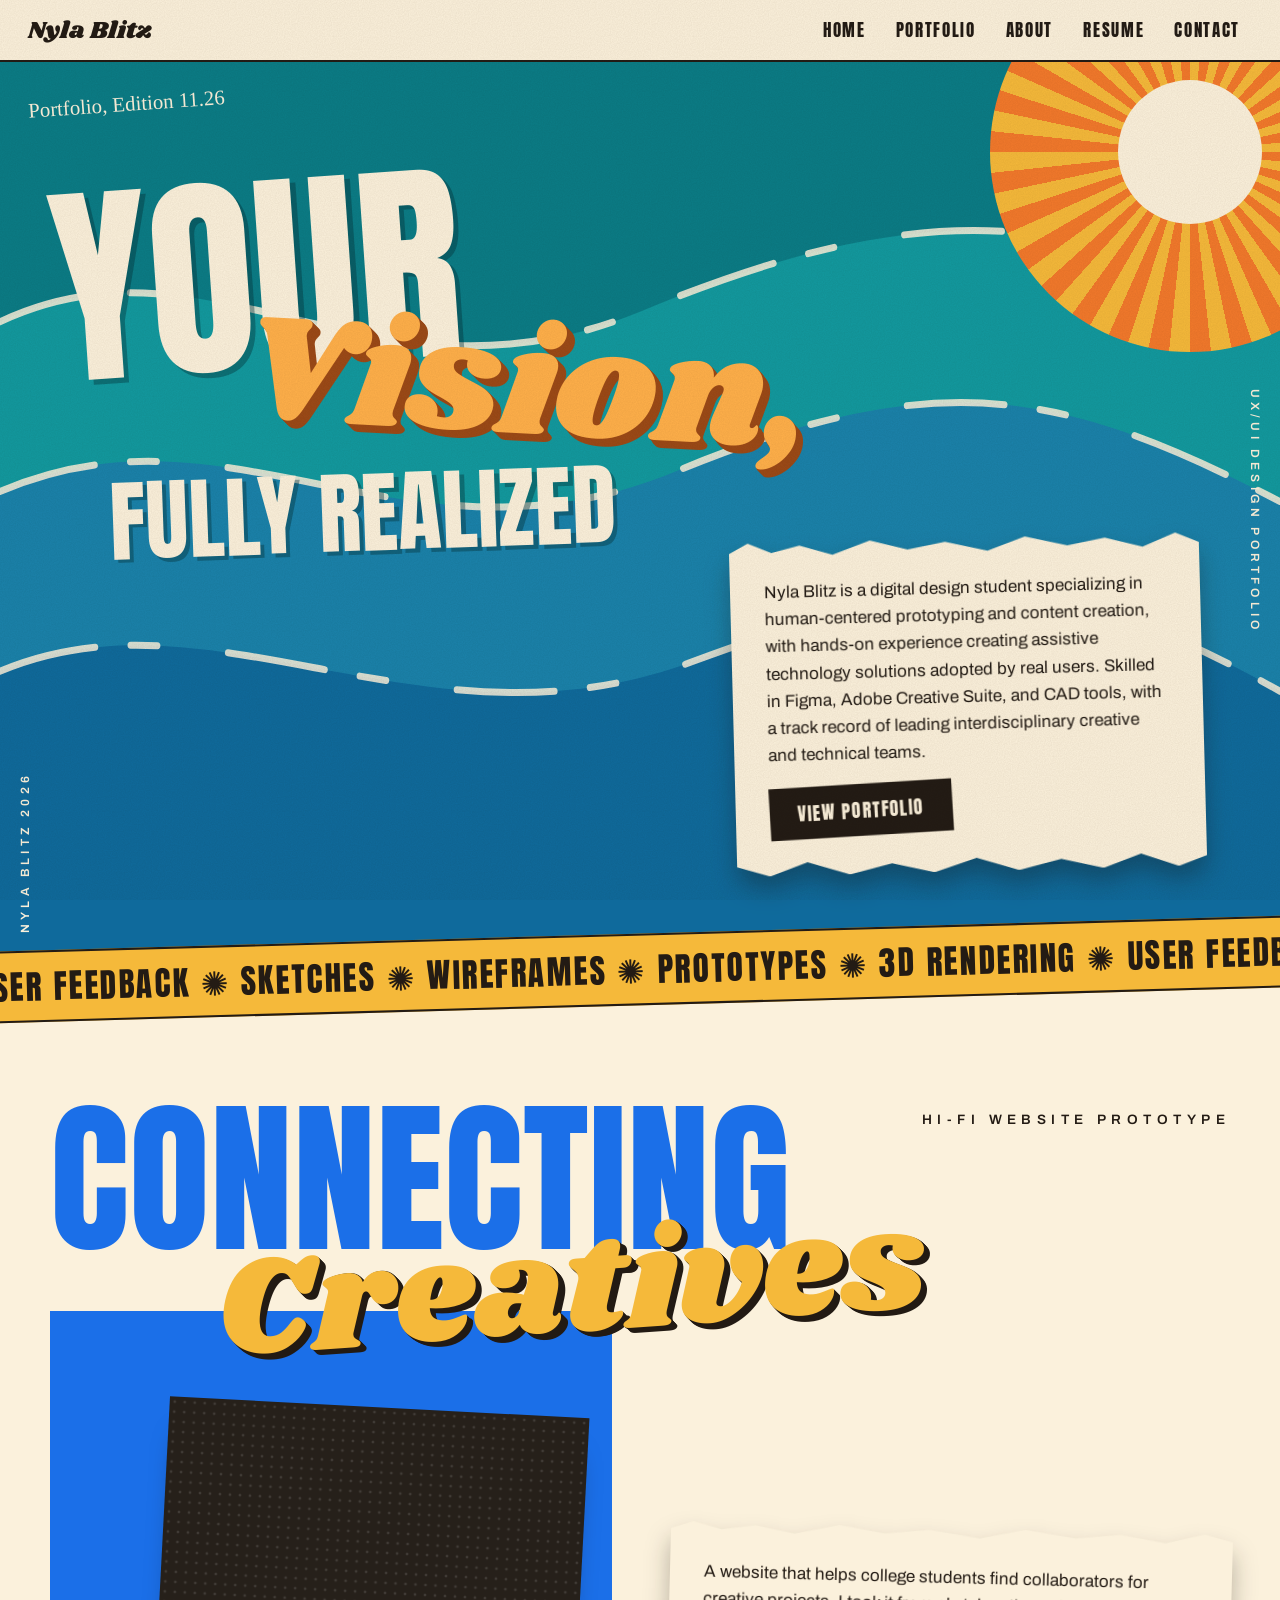
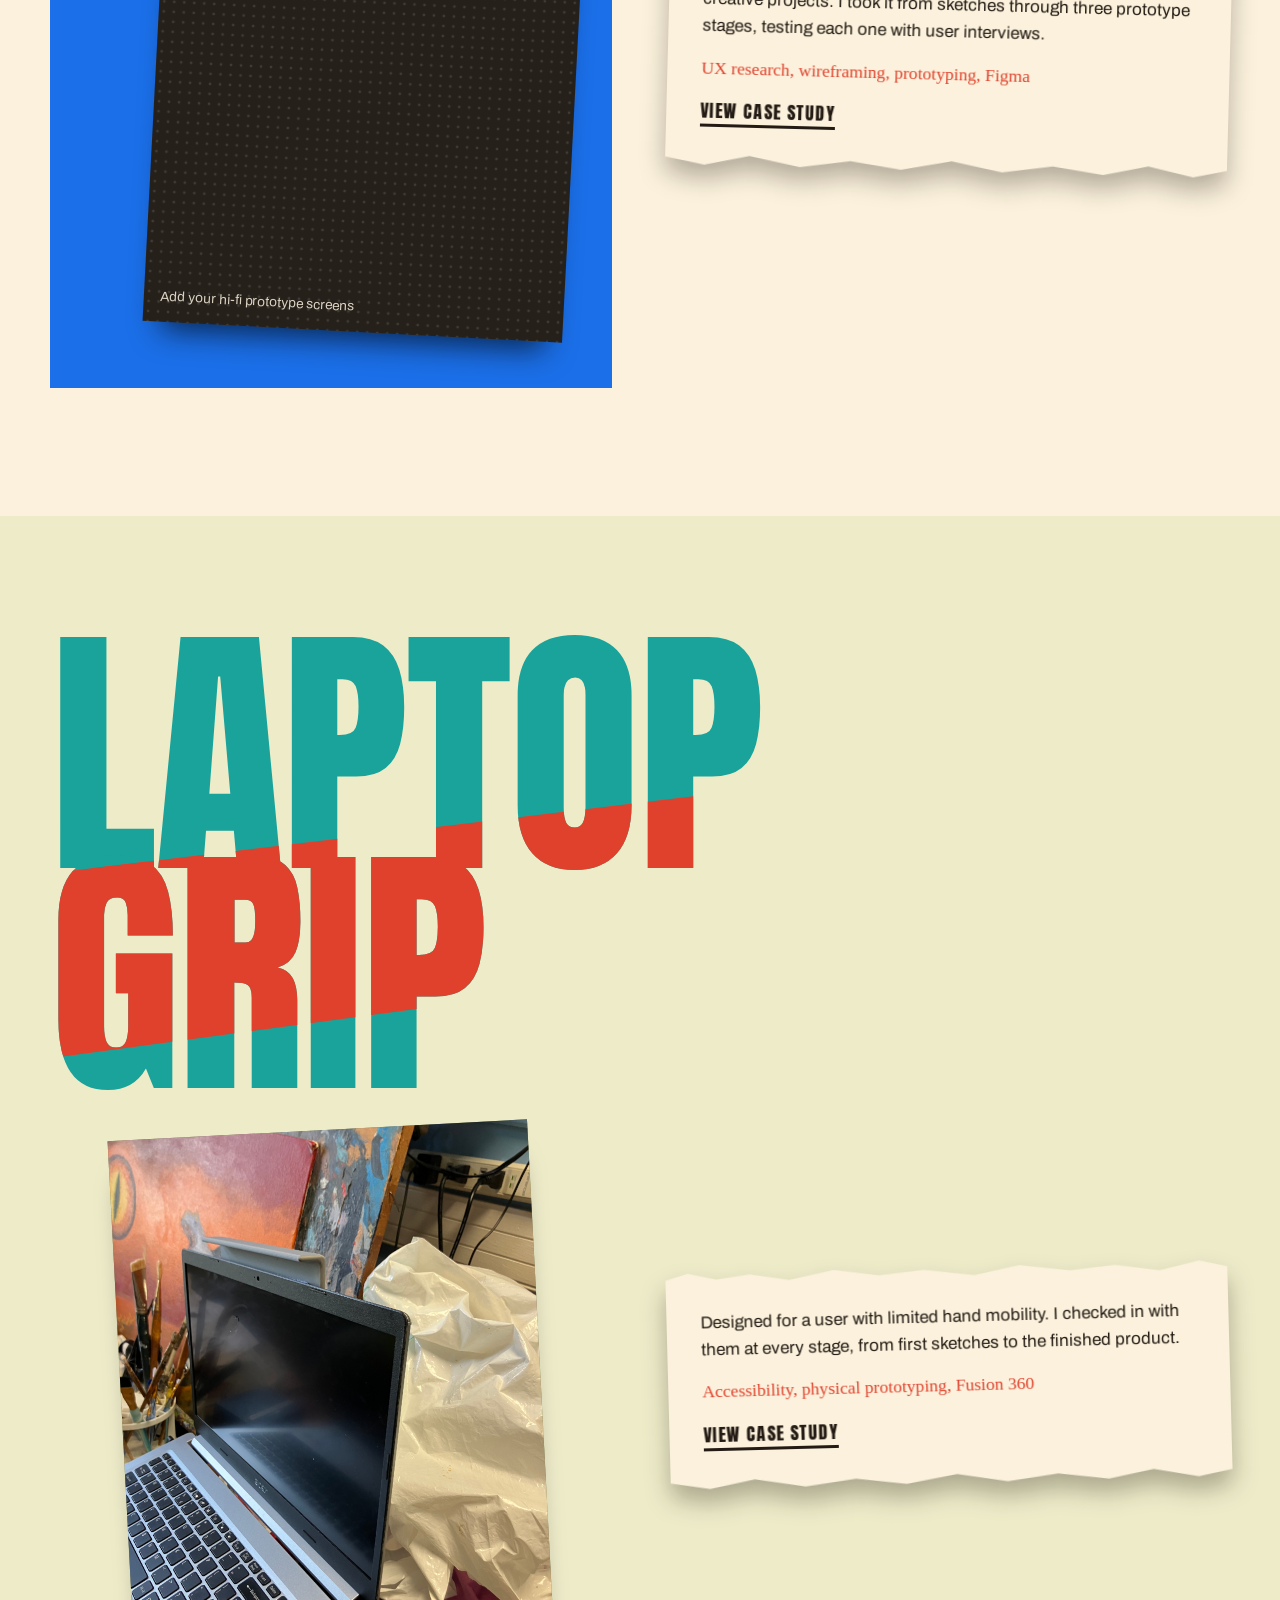
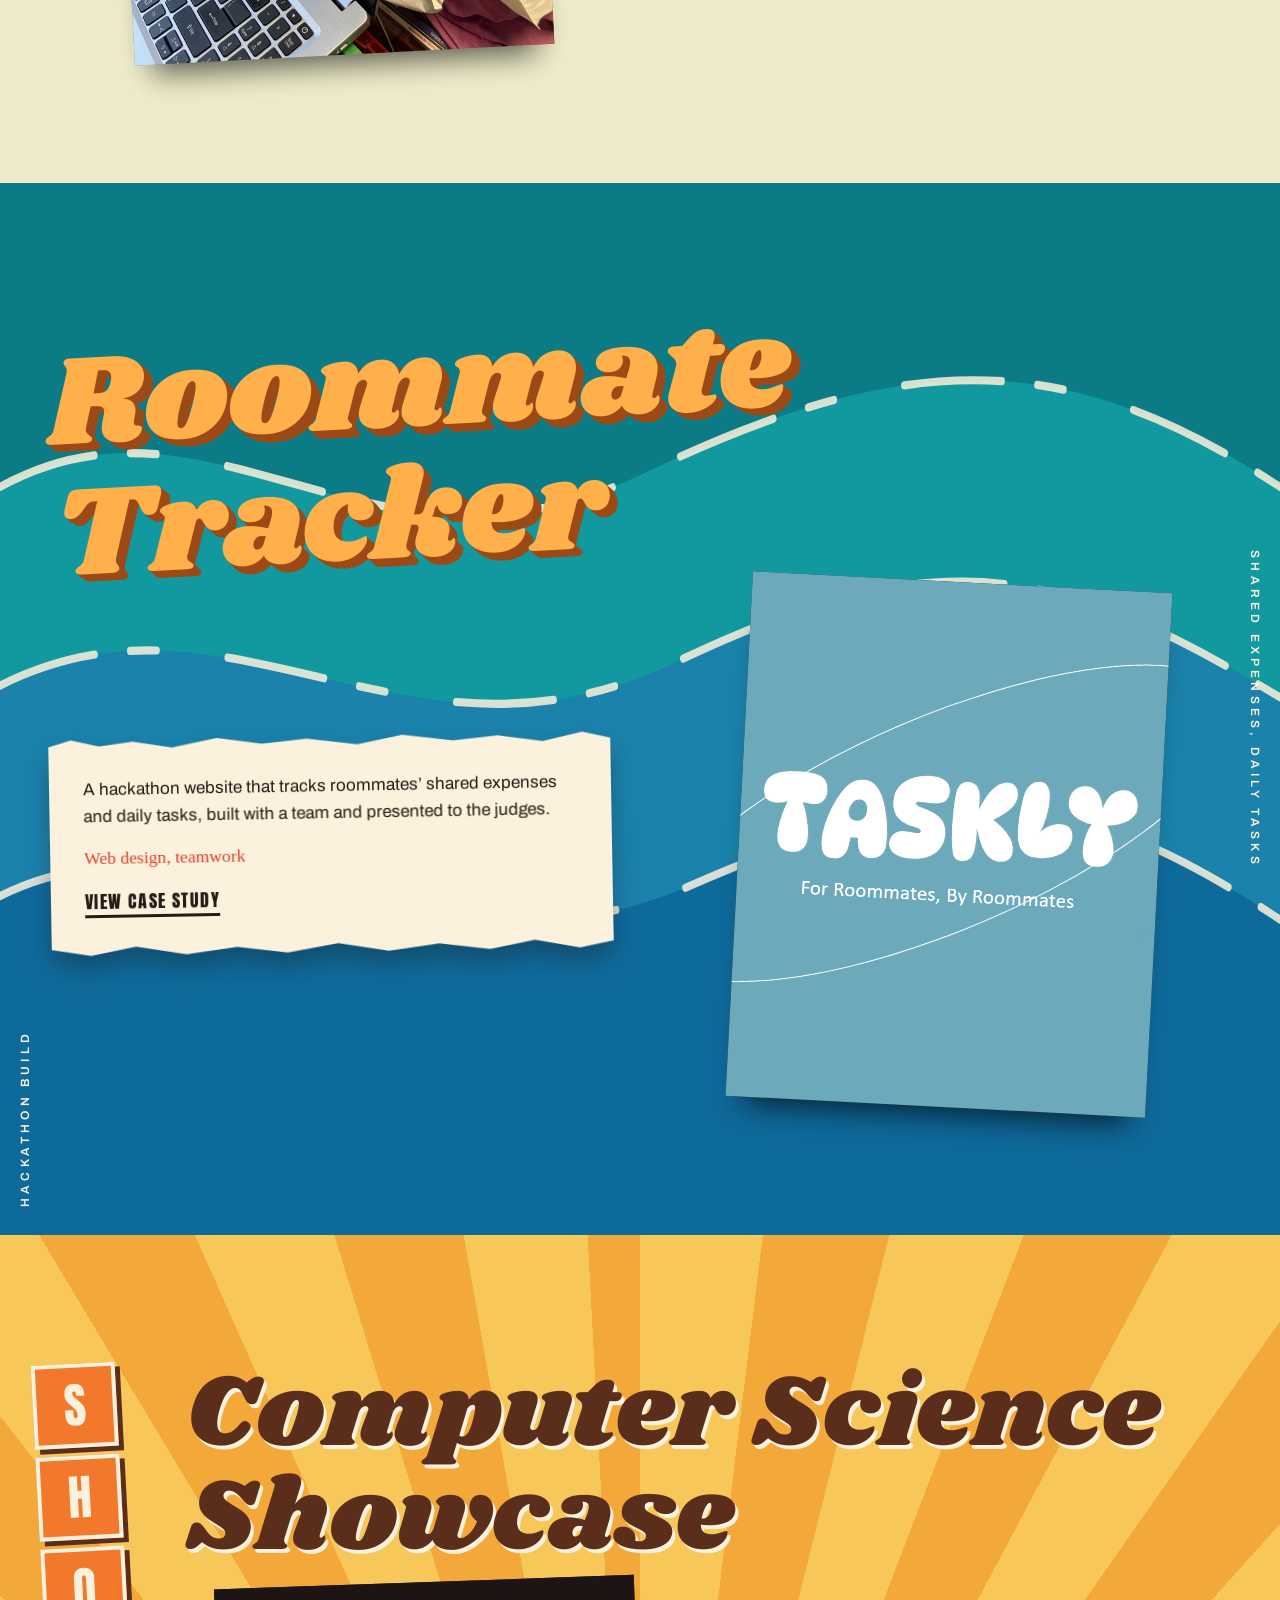
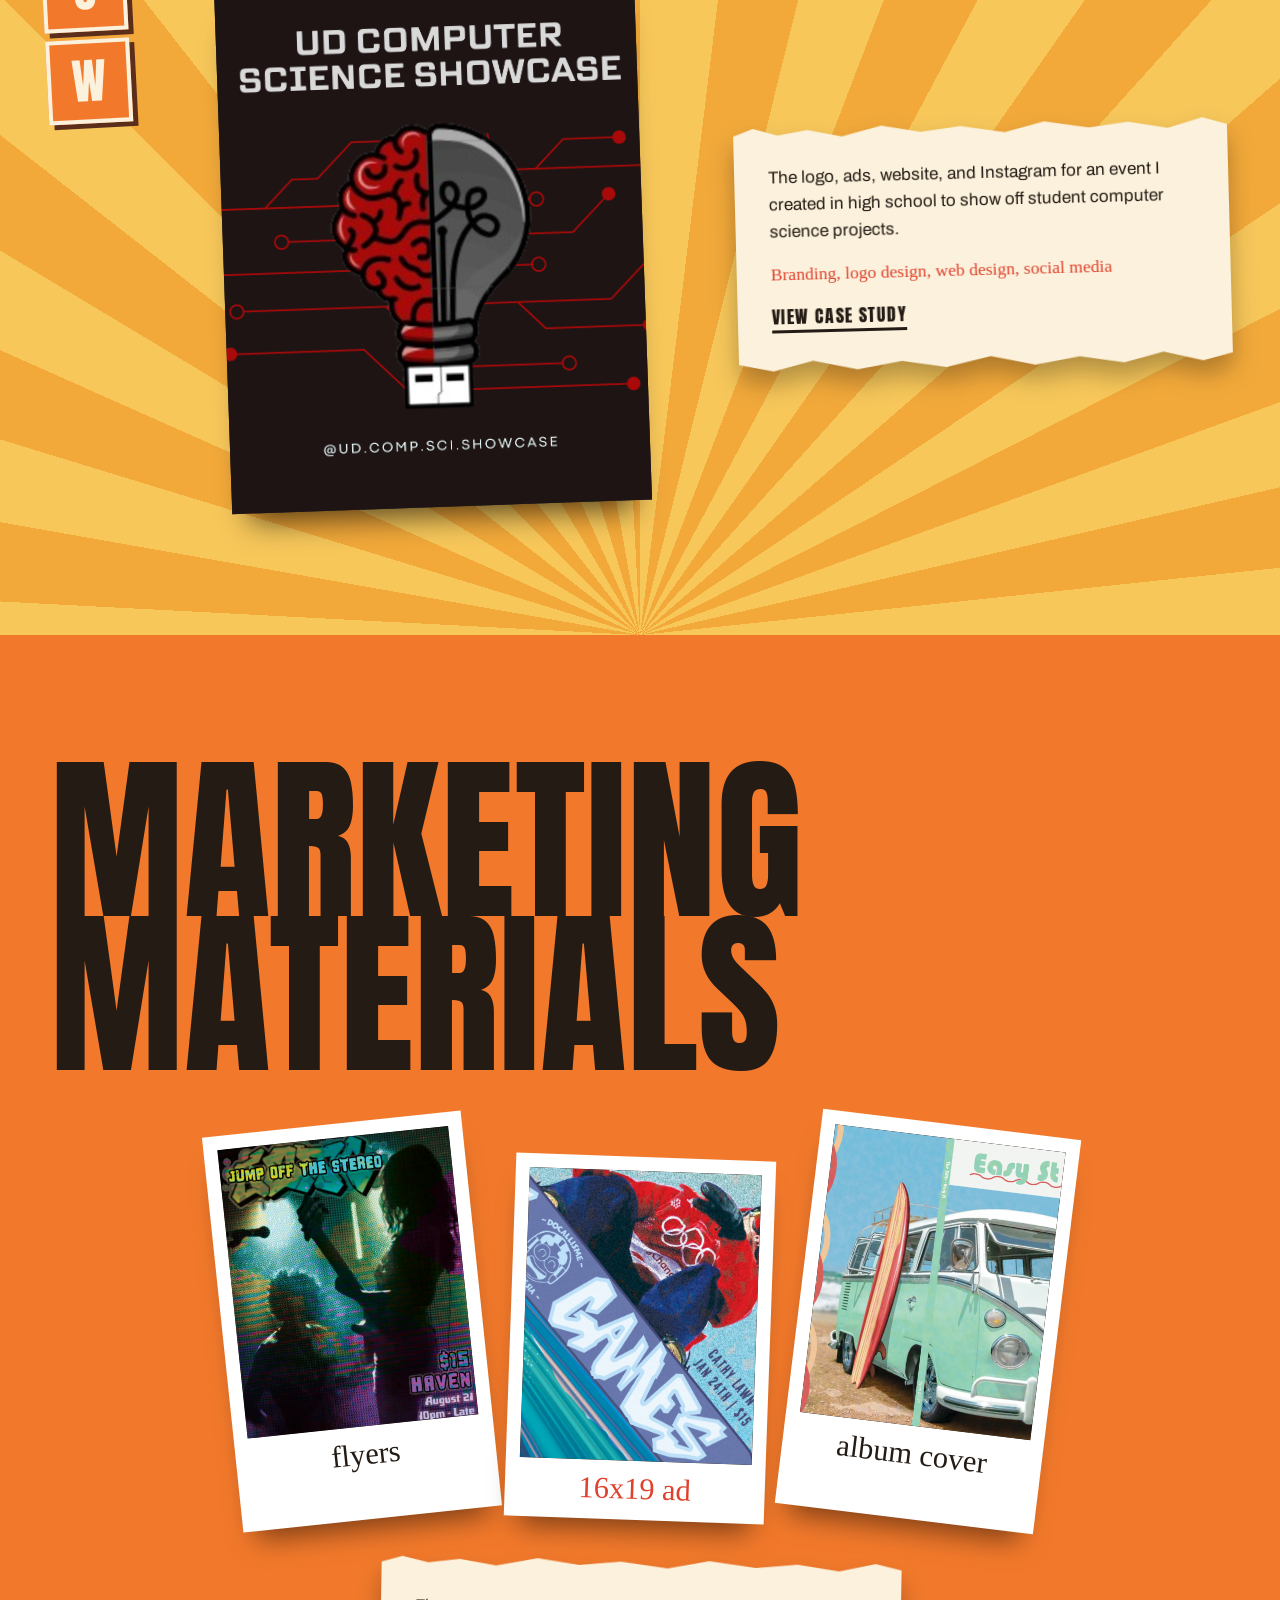
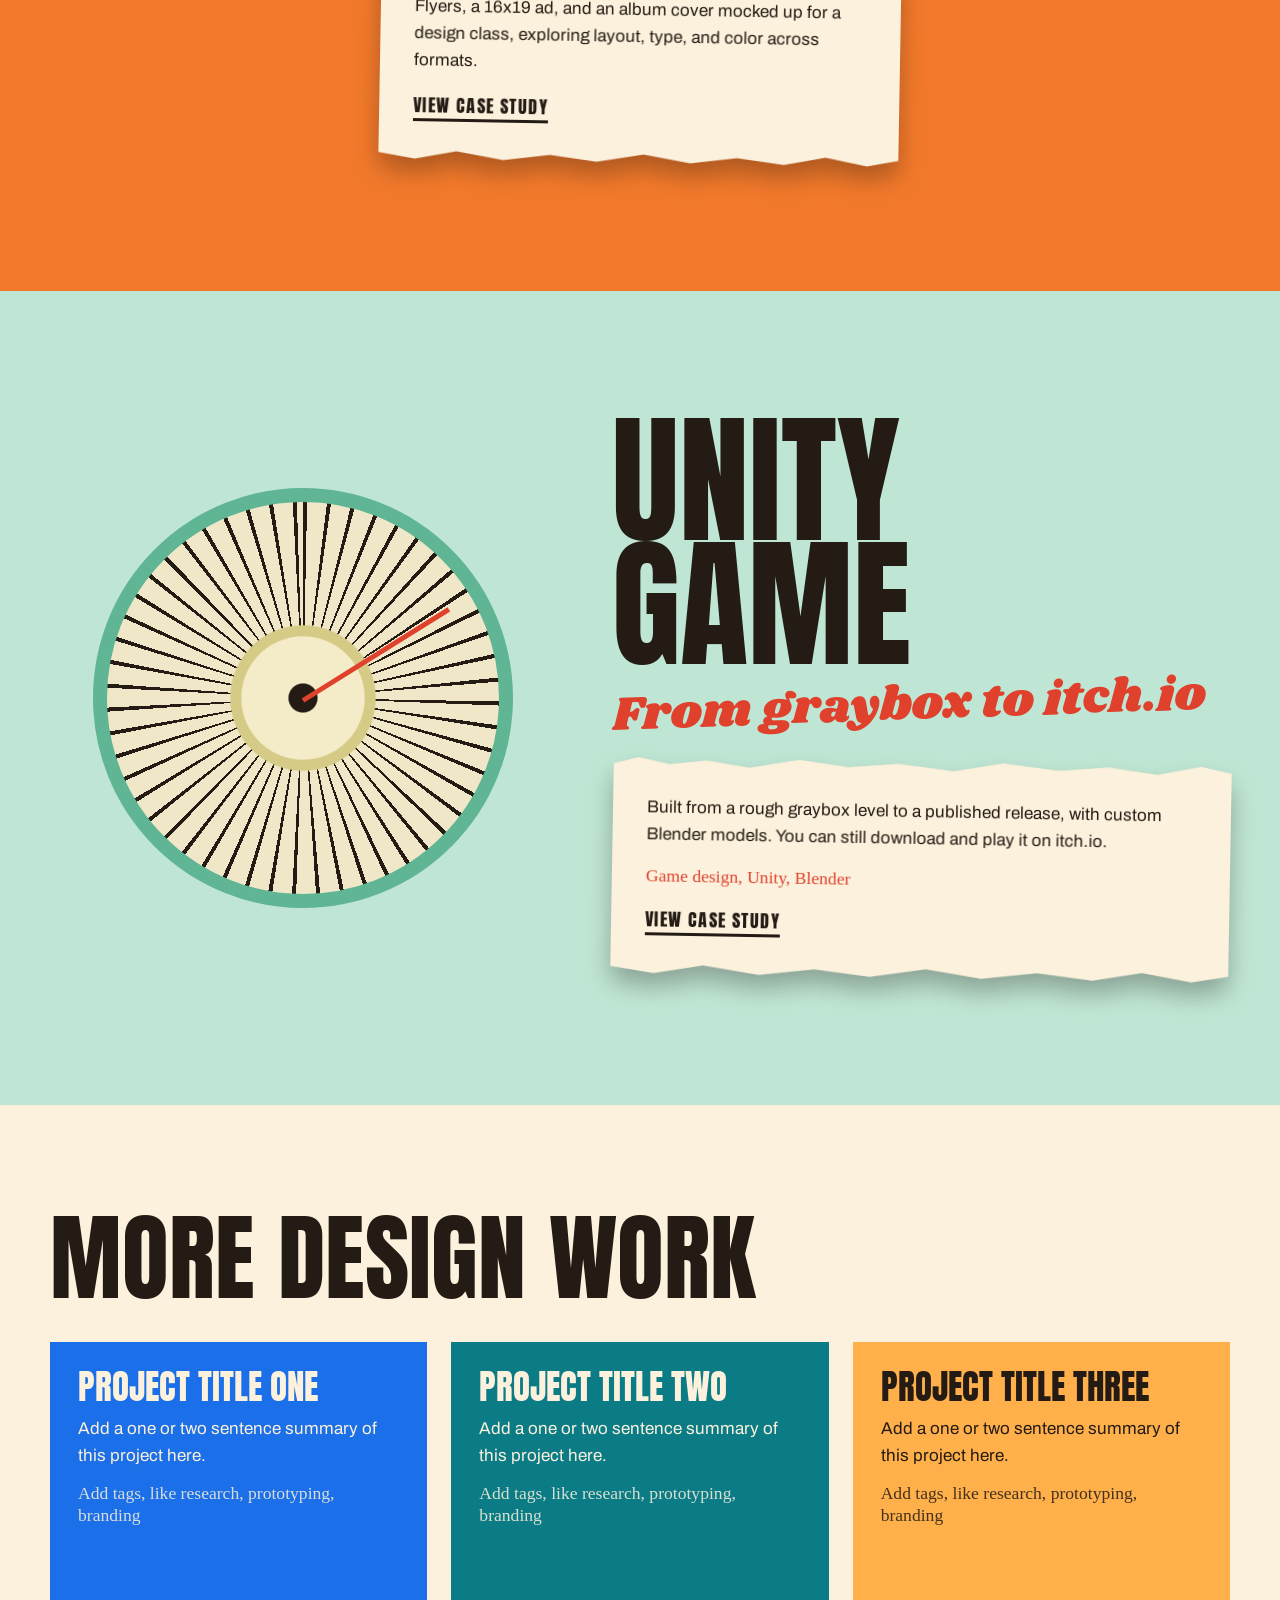
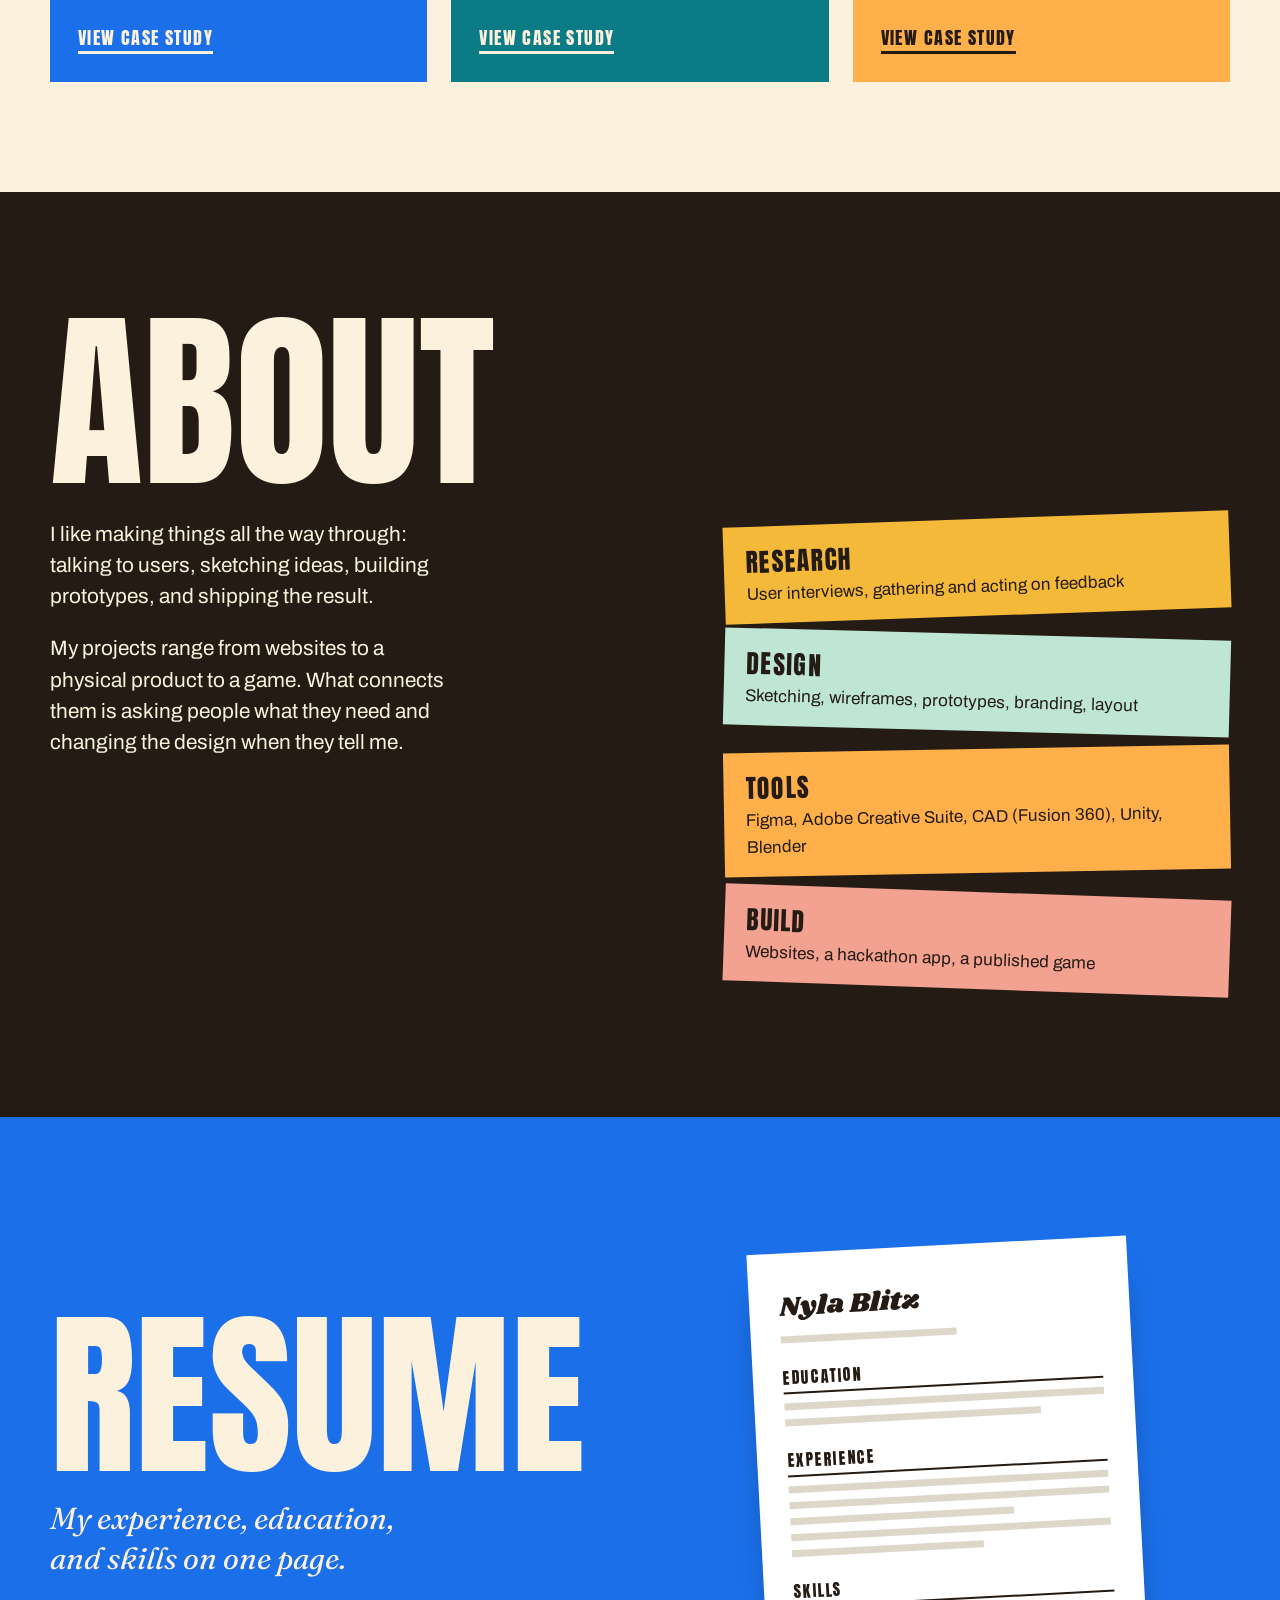
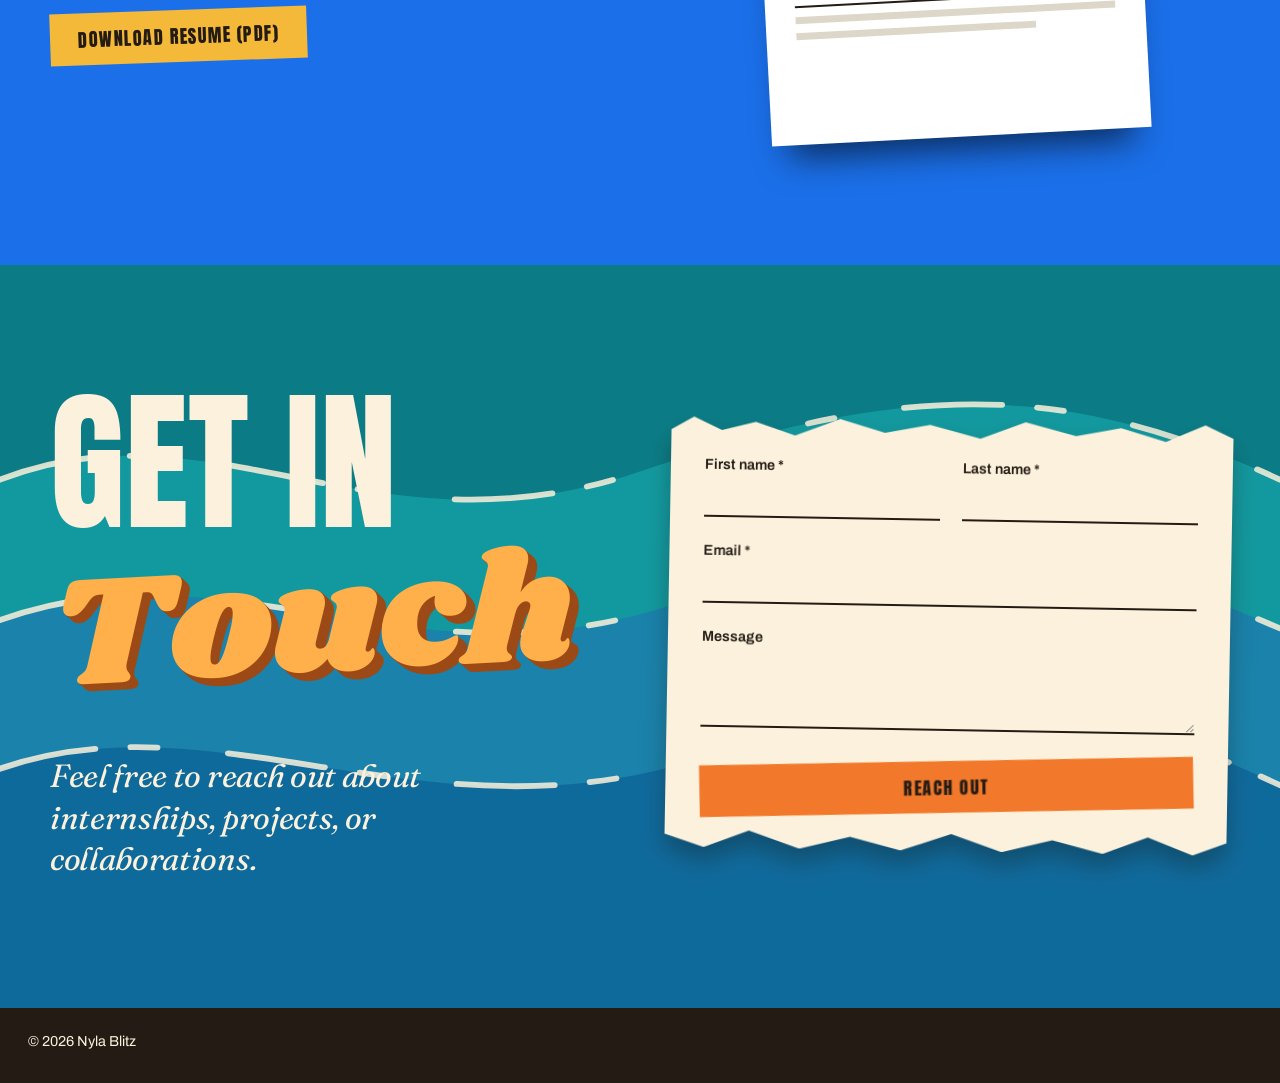
==== commit 598b9ee0: "Update portfolio case study description" ====
--- a/index.html
+++ b/index.html
@@ -235,7 +235,7 @@
   <h2 class="sr" id="work">Portfolio</h2>
 
   <article class="poster pa" id="collab"><div class="in">
-    <p class="mast">Case study</p>
+    <p class="mast">Hi-Fi Website Prototype</p>
     <h3><span class="big">Connecting</span><span class="scr">Creatives</span></h3>
     <div class="row">
       <div class="blue"><figure class="slot"><span>Add your hi-fi prototype screens</span></figure></div>
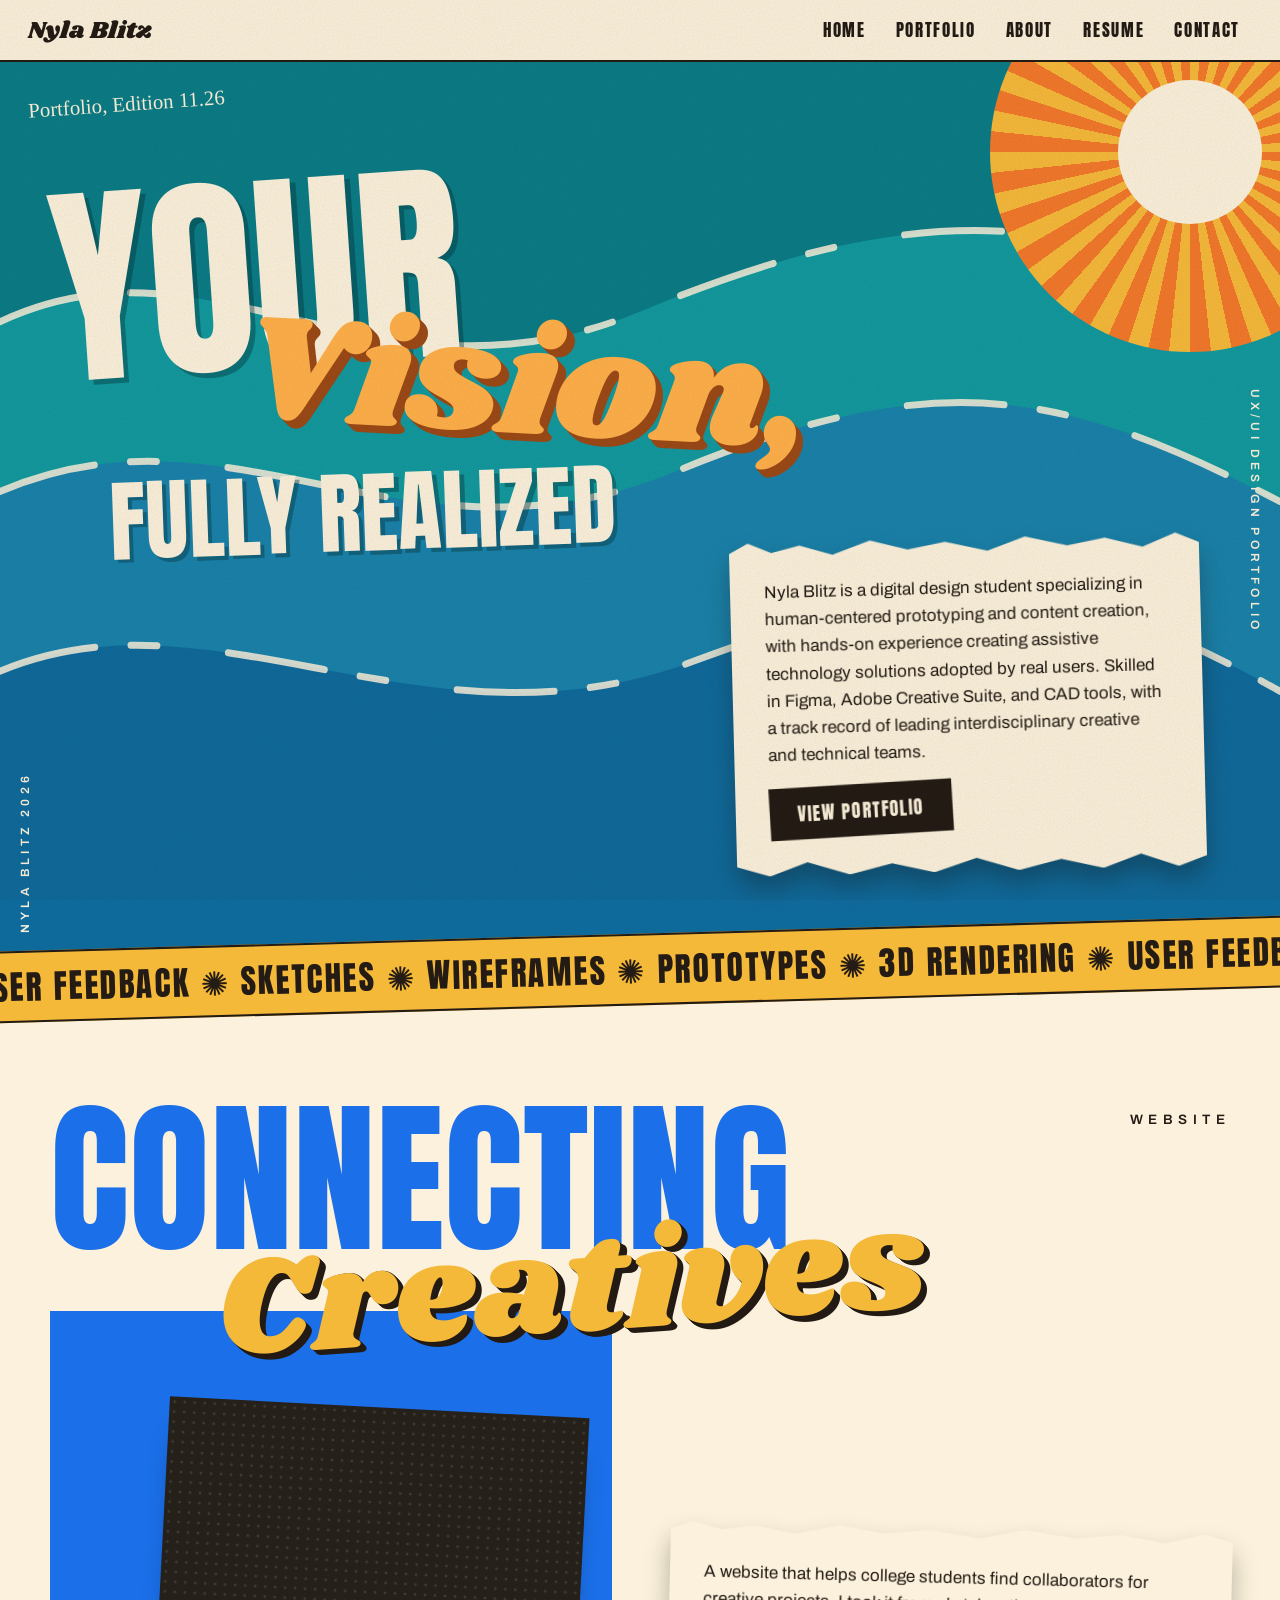
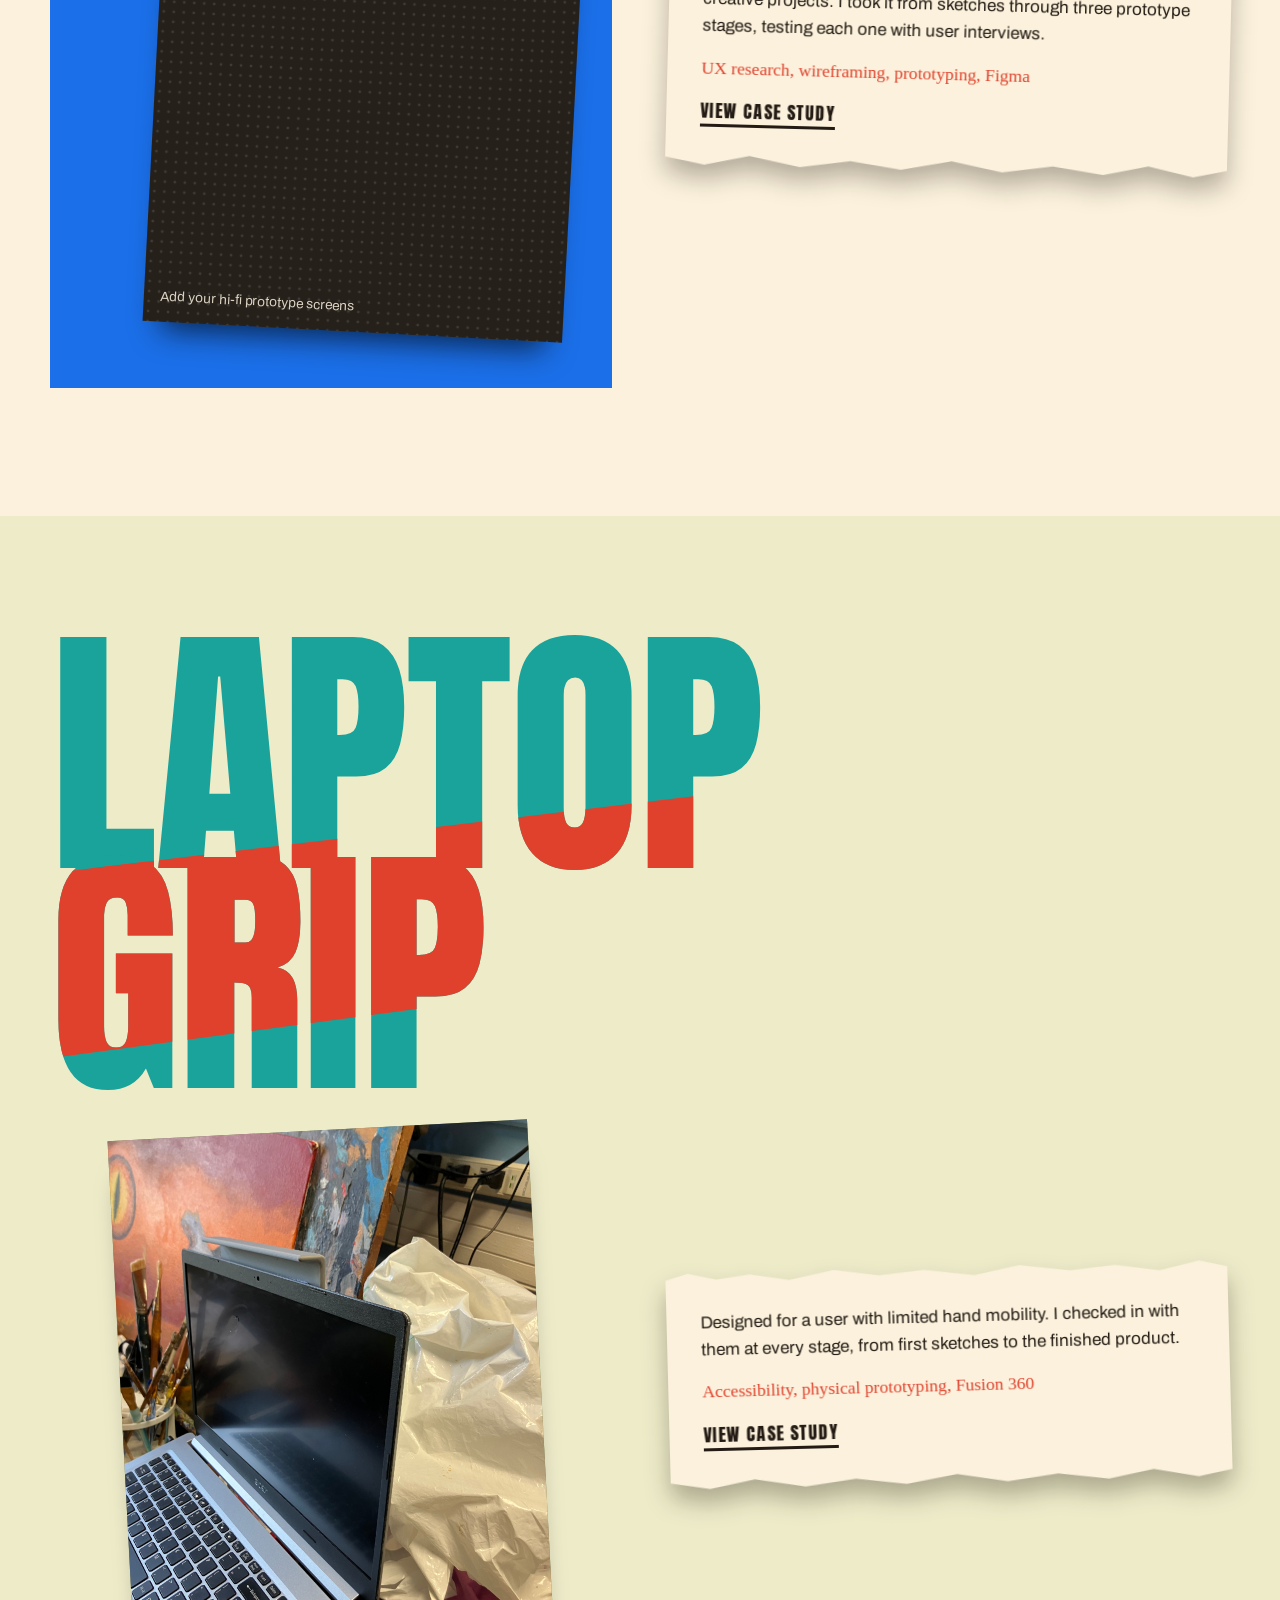
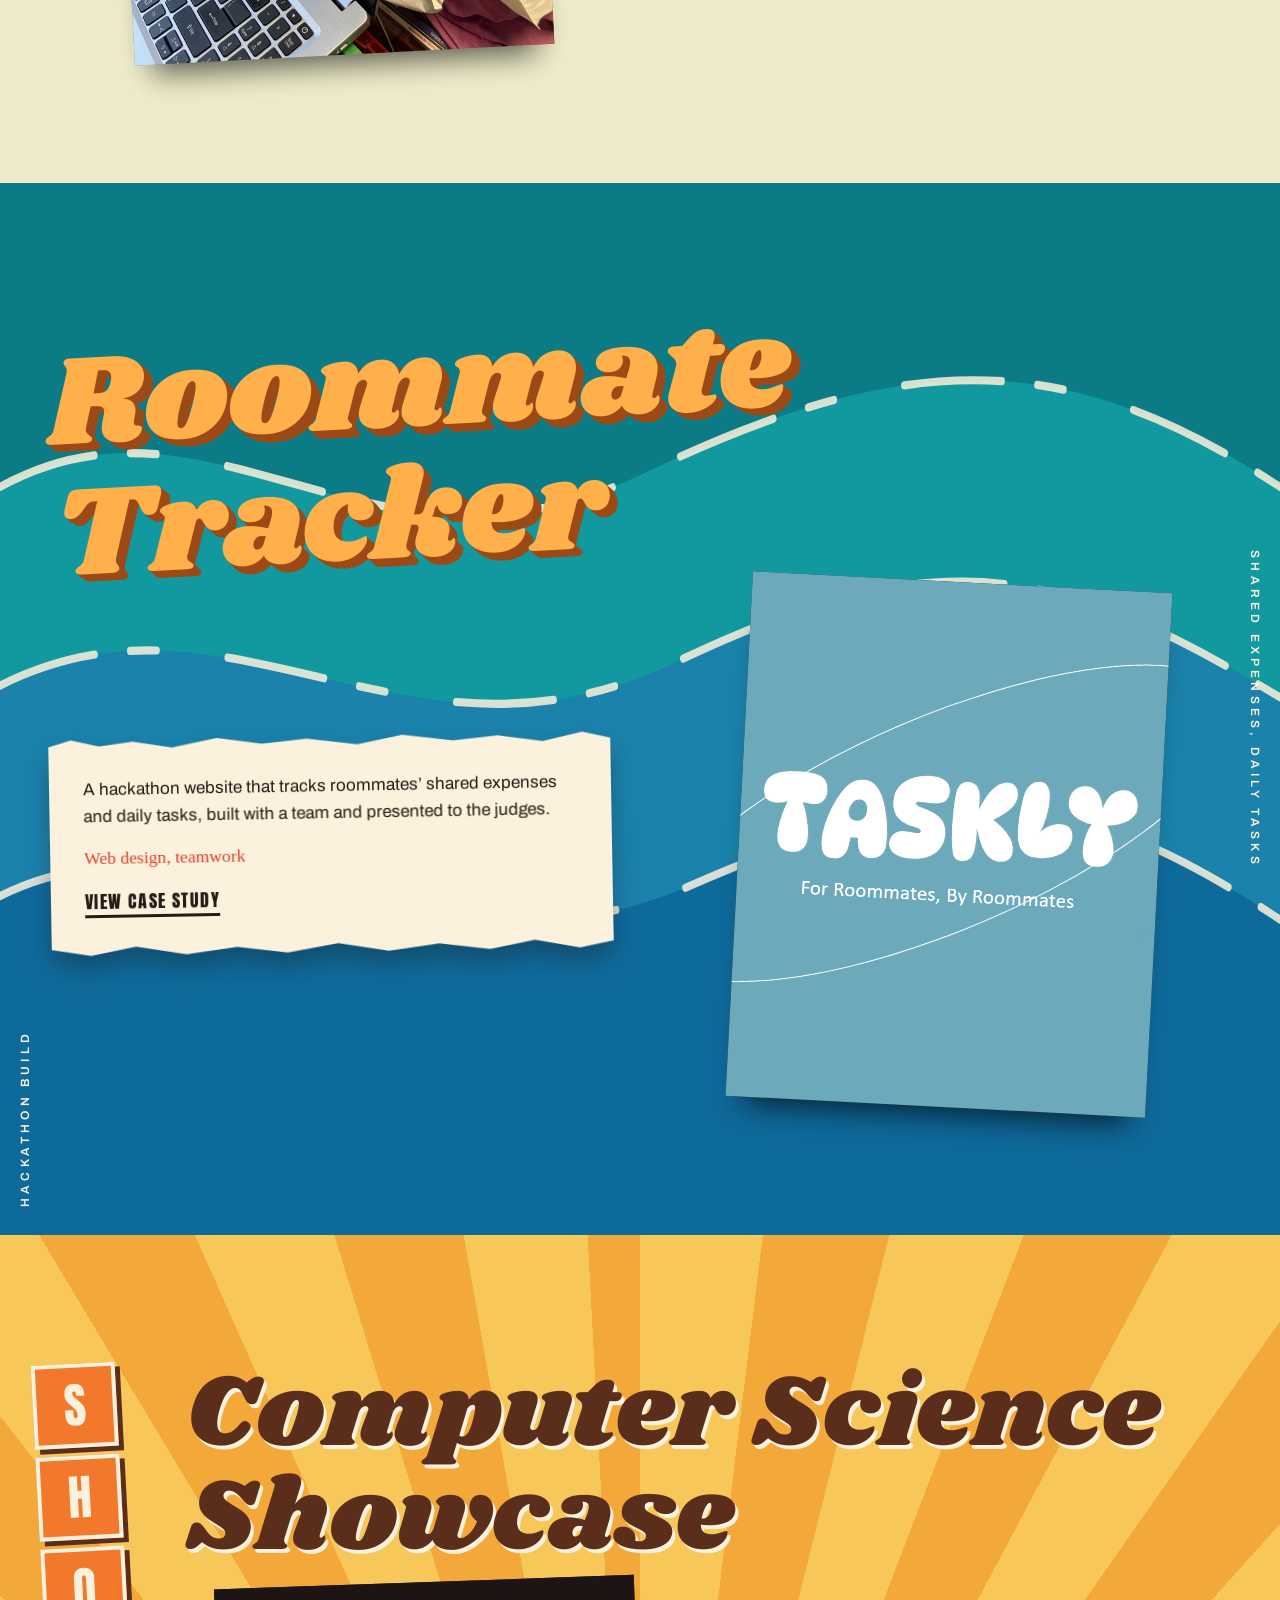
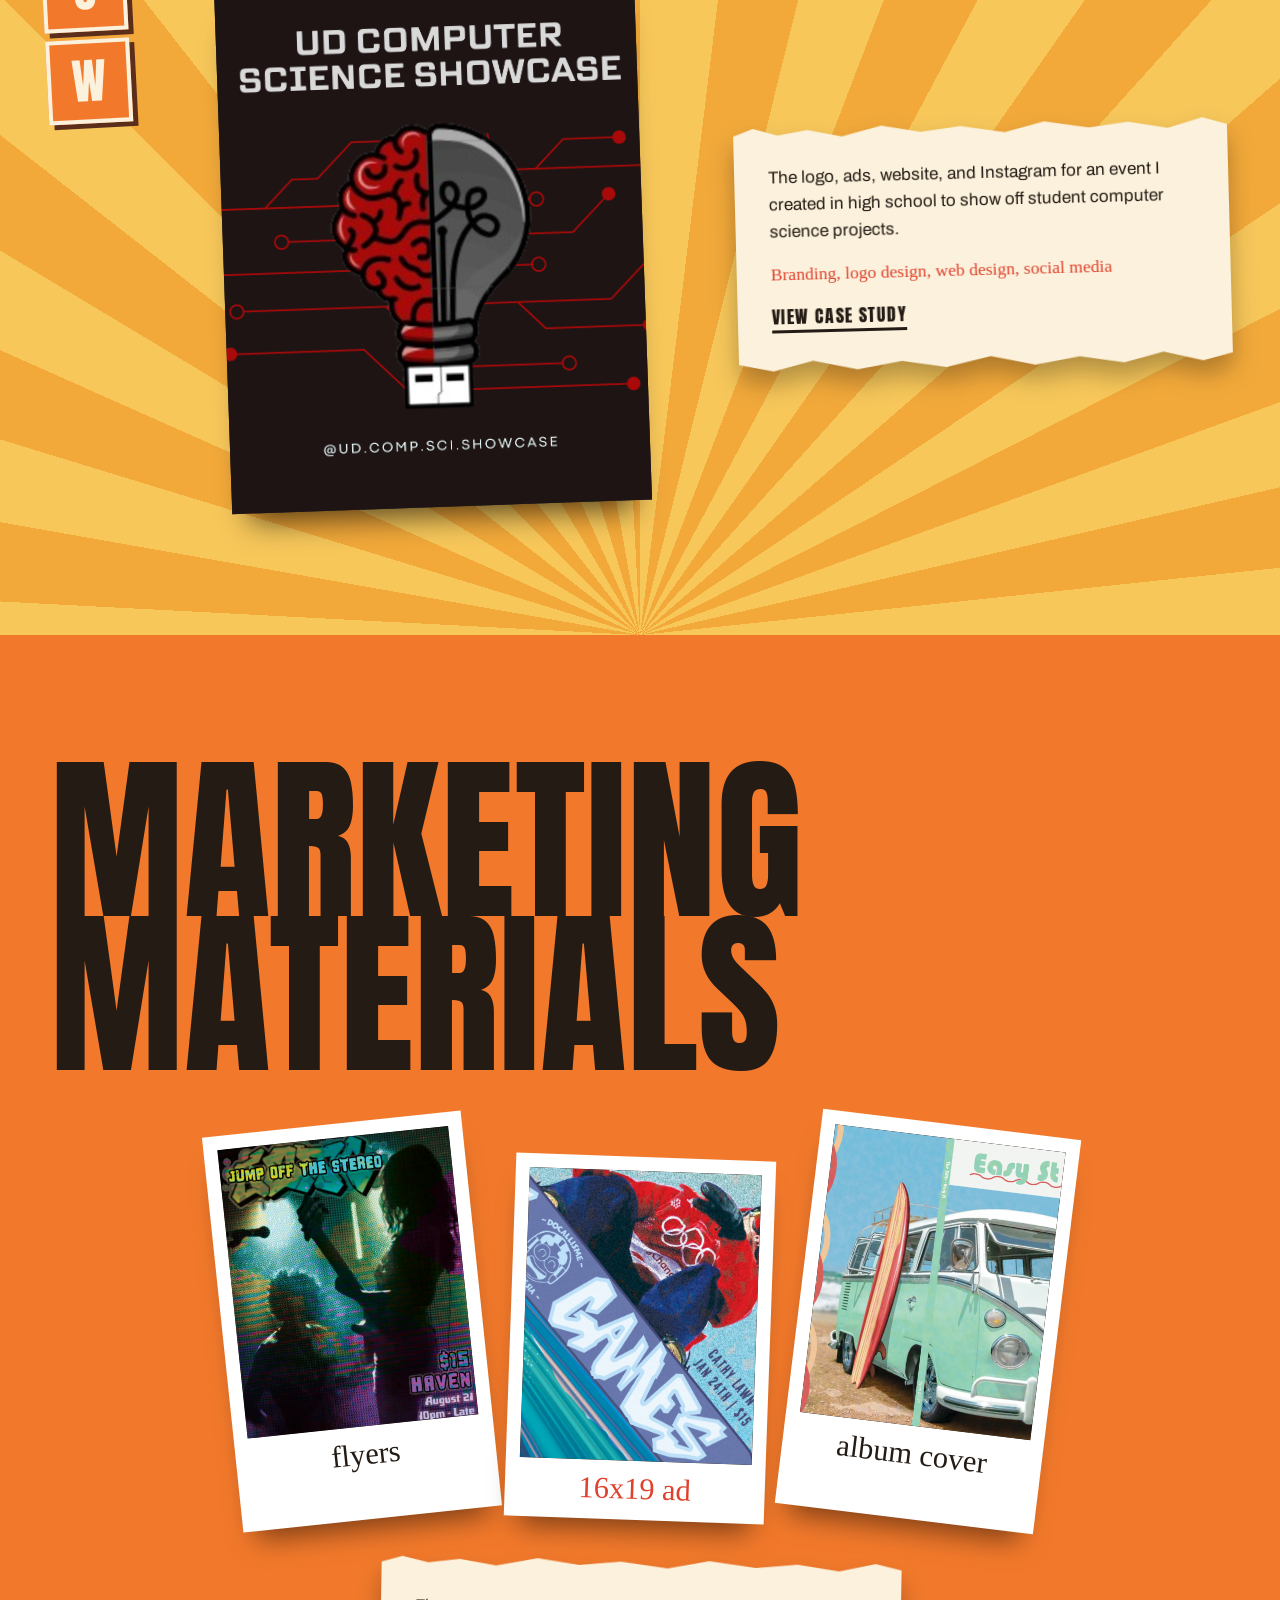
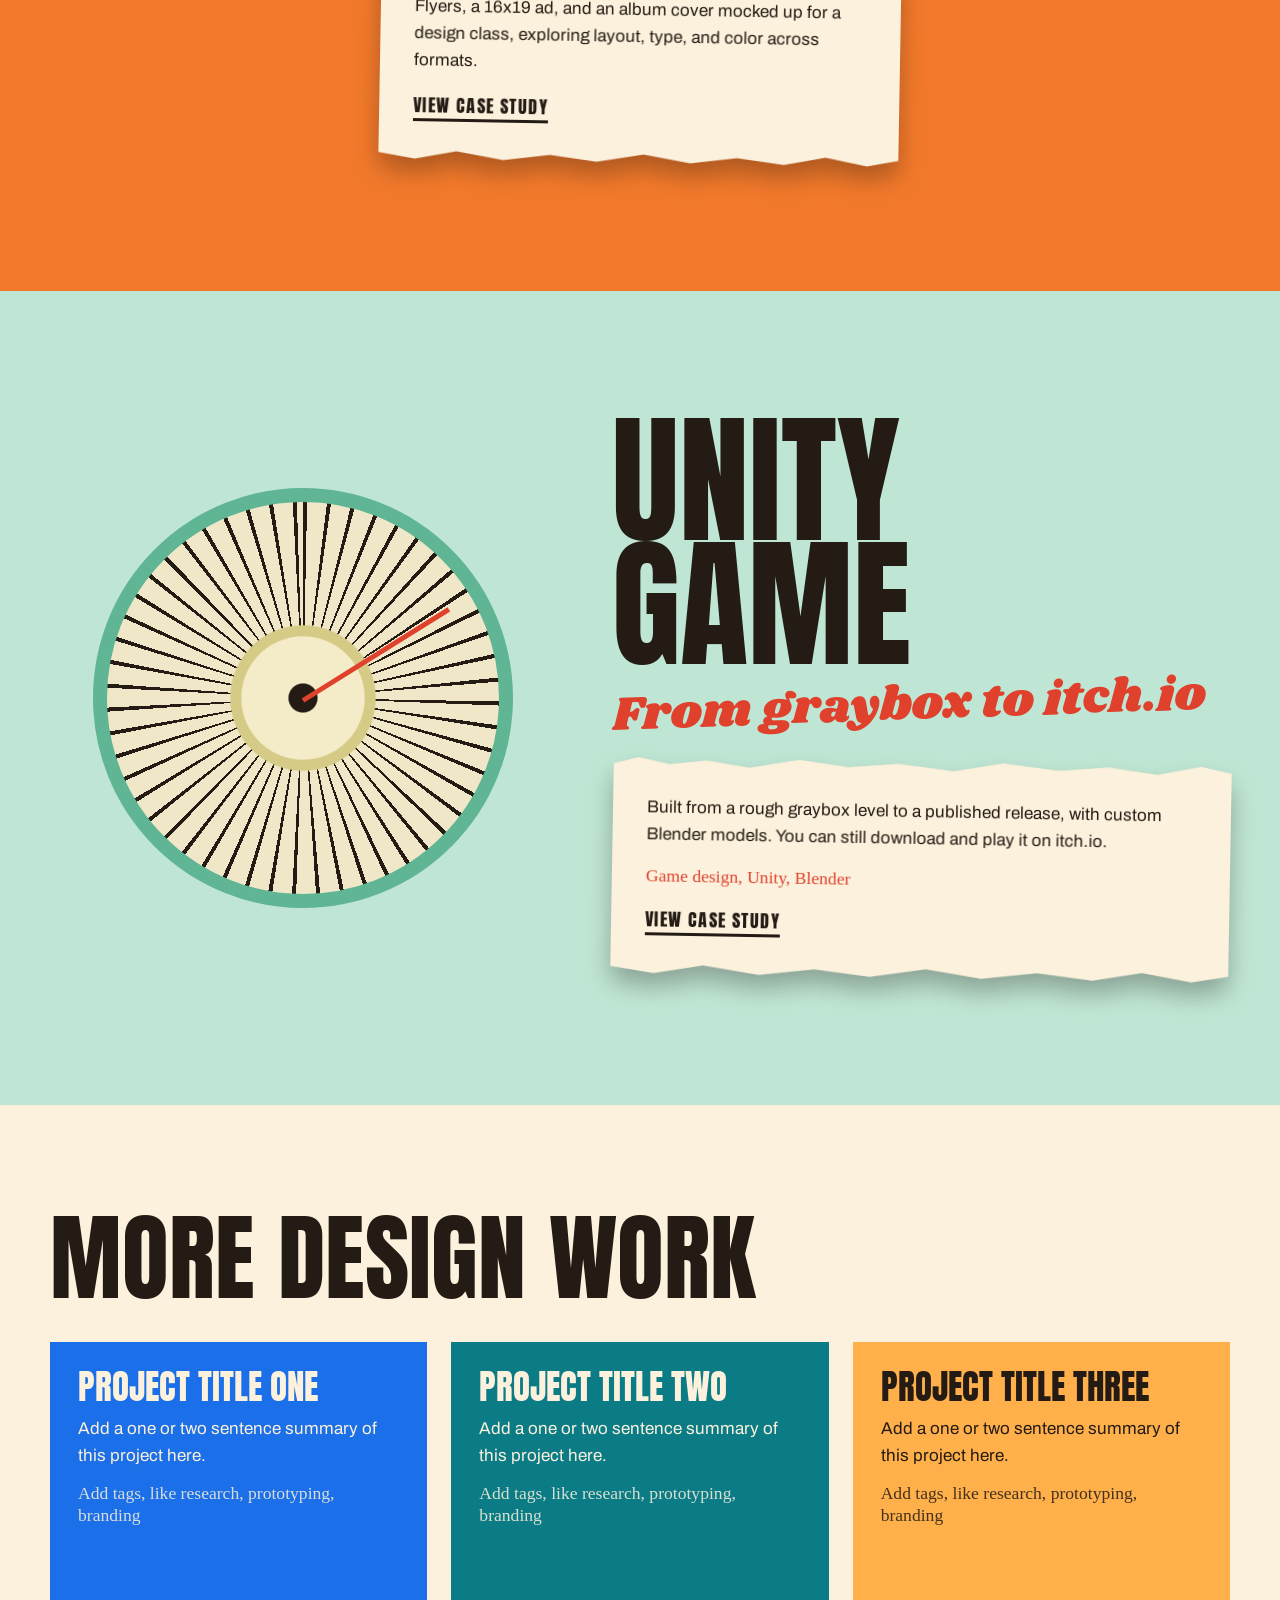
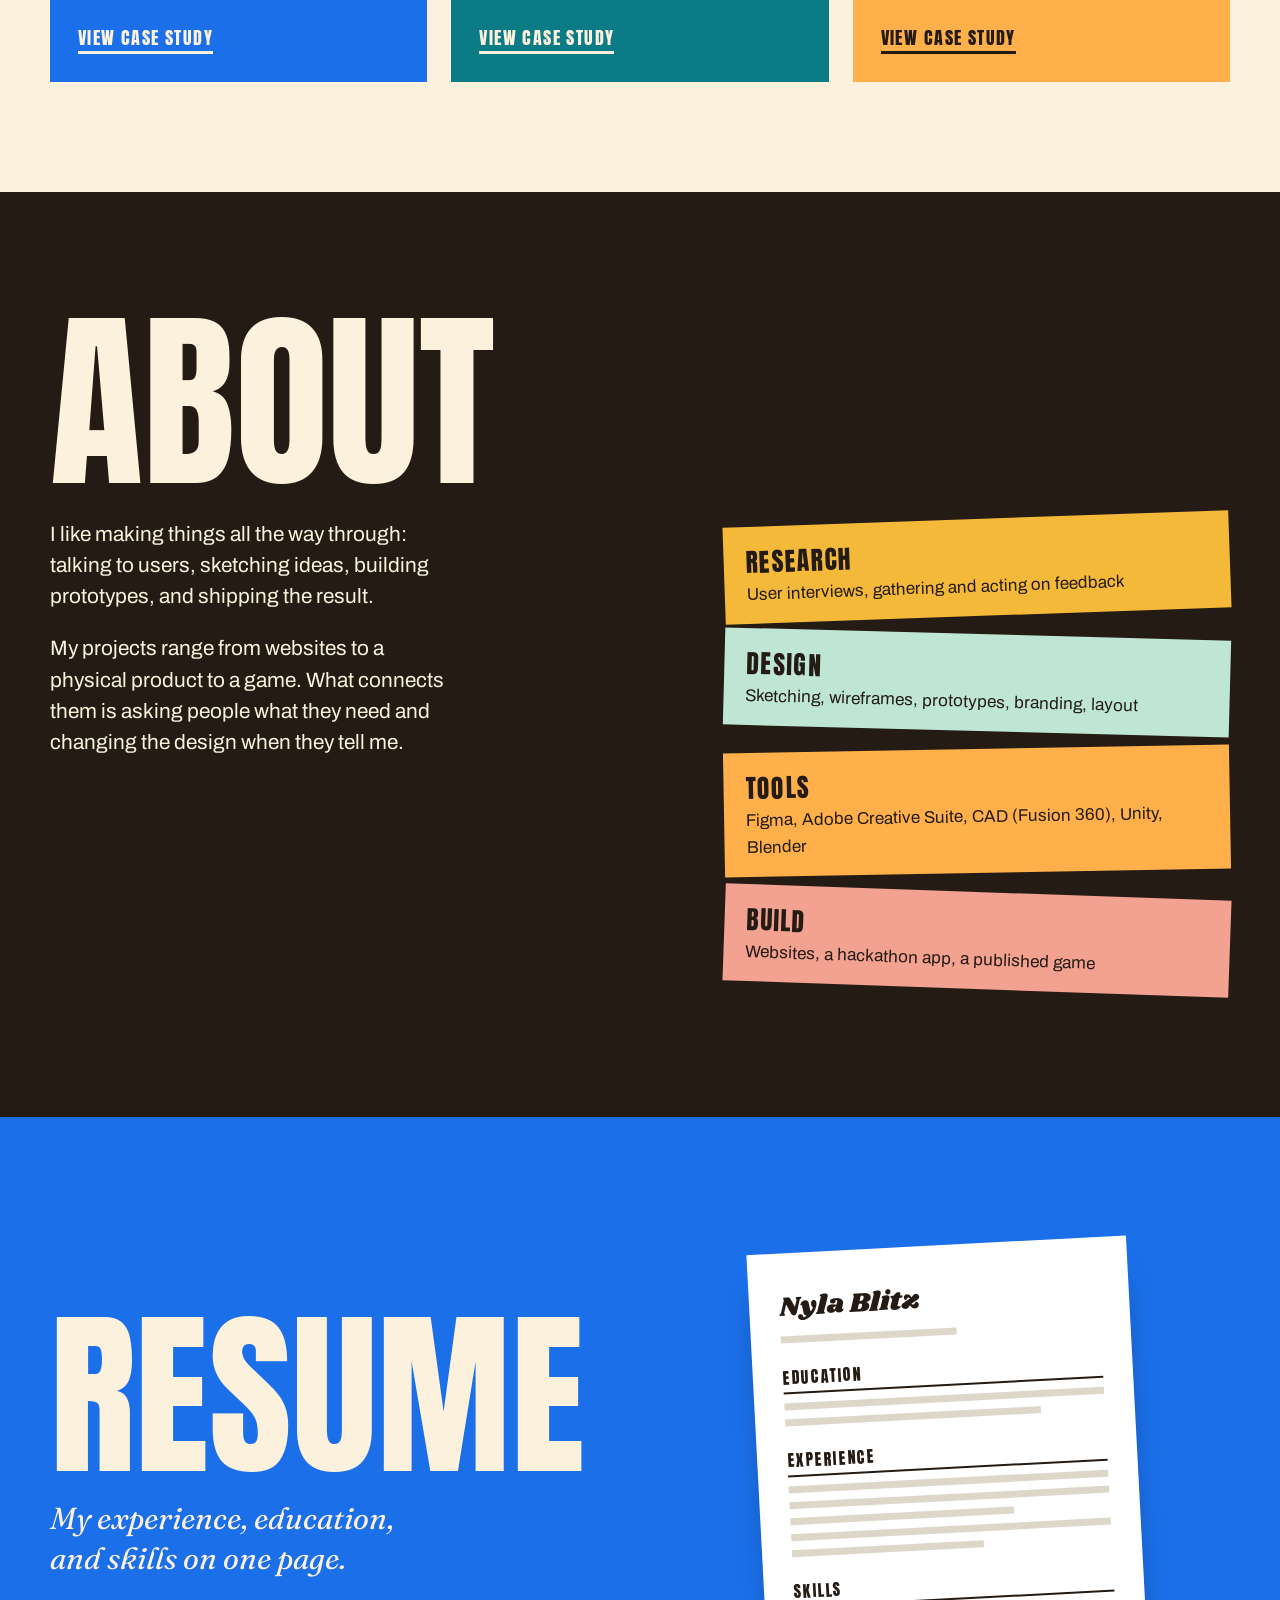
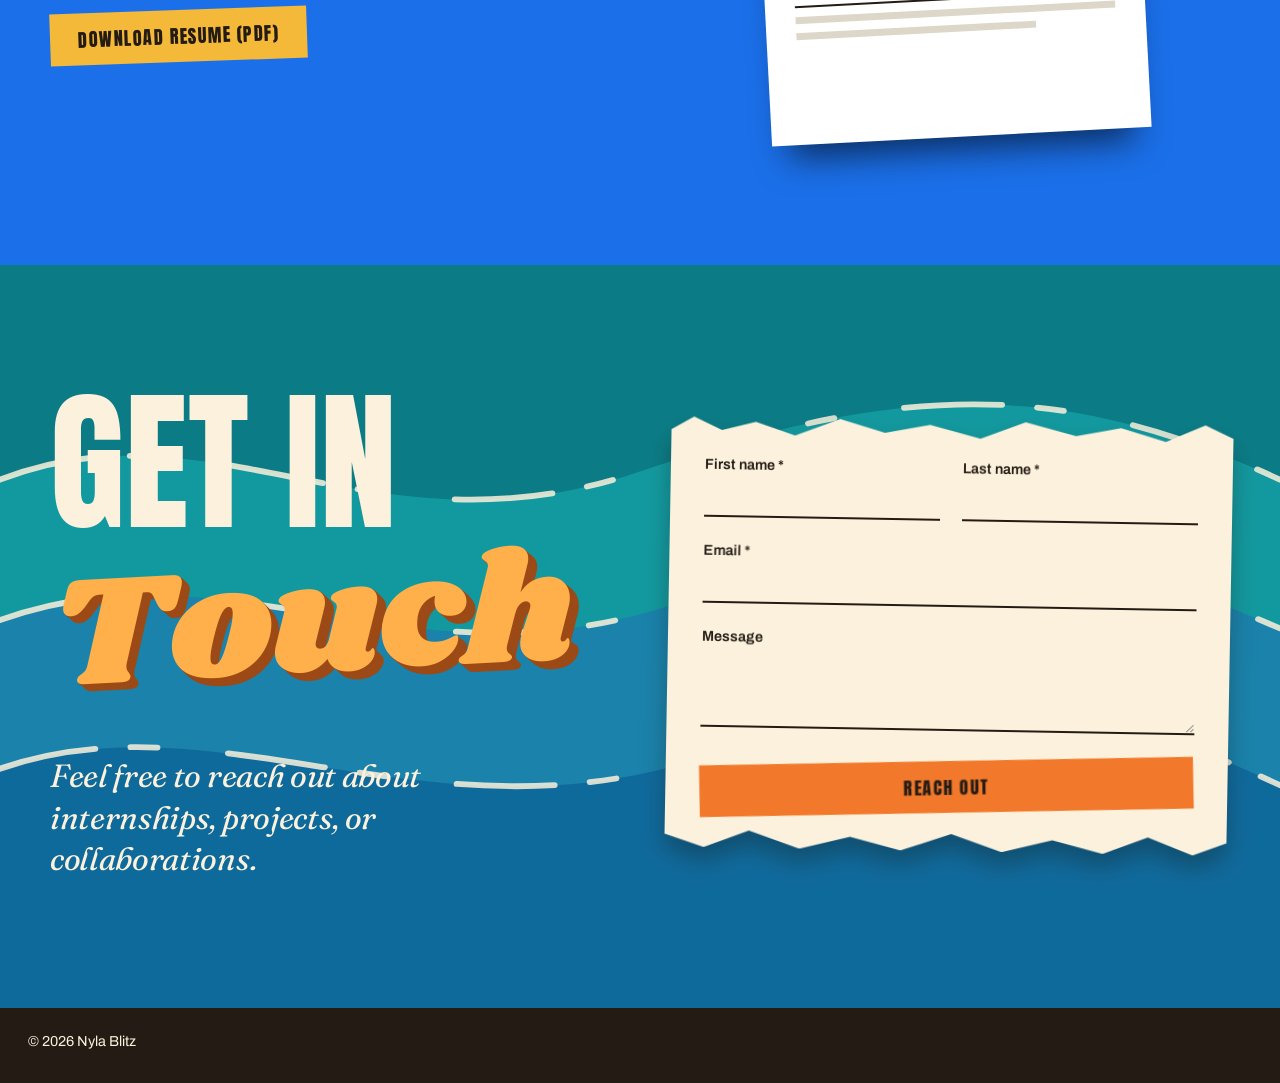
==== commit 66d09c43: "Change portfolio item description from 'Hi-Fi Website Prototype' to 'Website'" ====
--- a/index.html
+++ b/index.html
@@ -235,7 +235,7 @@
   <h2 class="sr" id="work">Portfolio</h2>
 
   <article class="poster pa" id="collab"><div class="in">
-    <p class="mast">Hi-Fi Website Prototype</p>
+    <p class="mast">Website</p>
     <h3><span class="big">Connecting</span><span class="scr">Creatives</span></h3>
     <div class="row">
       <div class="blue"><figure class="slot"><span>Add your hi-fi prototype screens</span></figure></div>
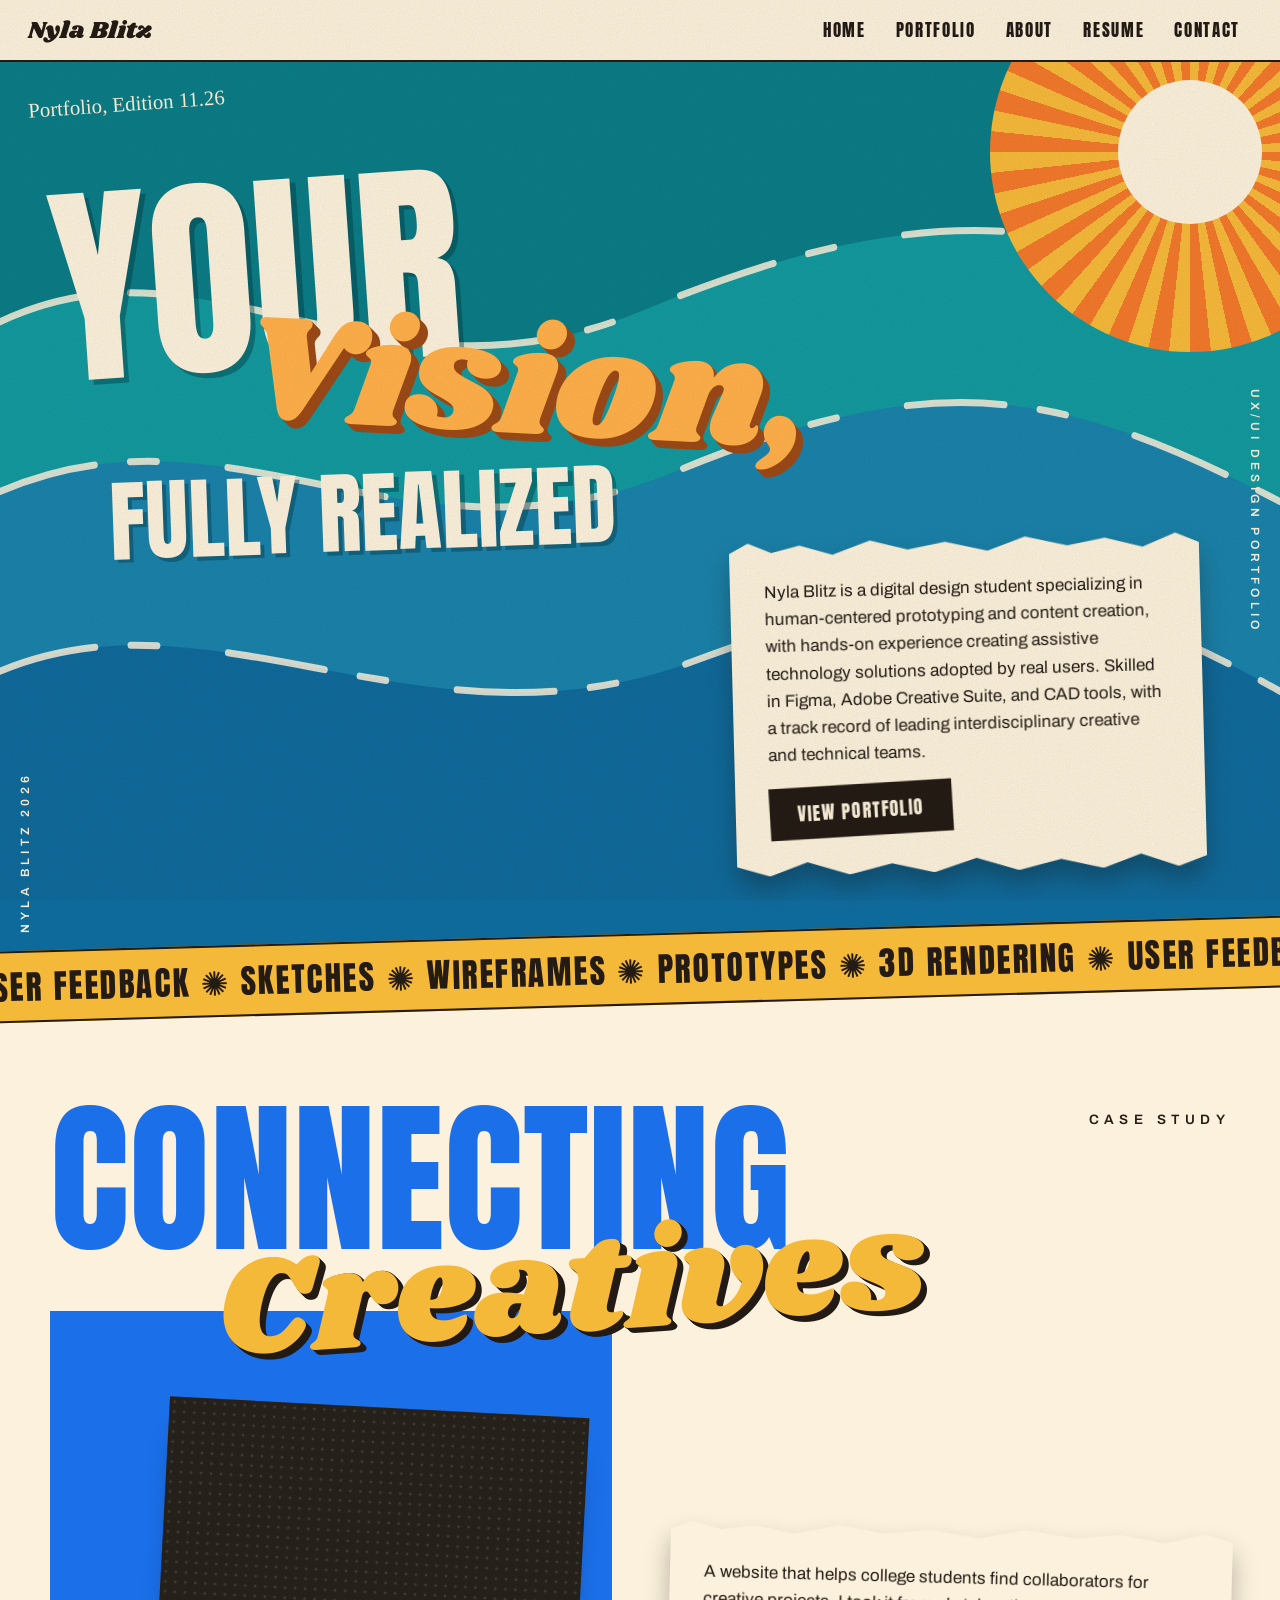
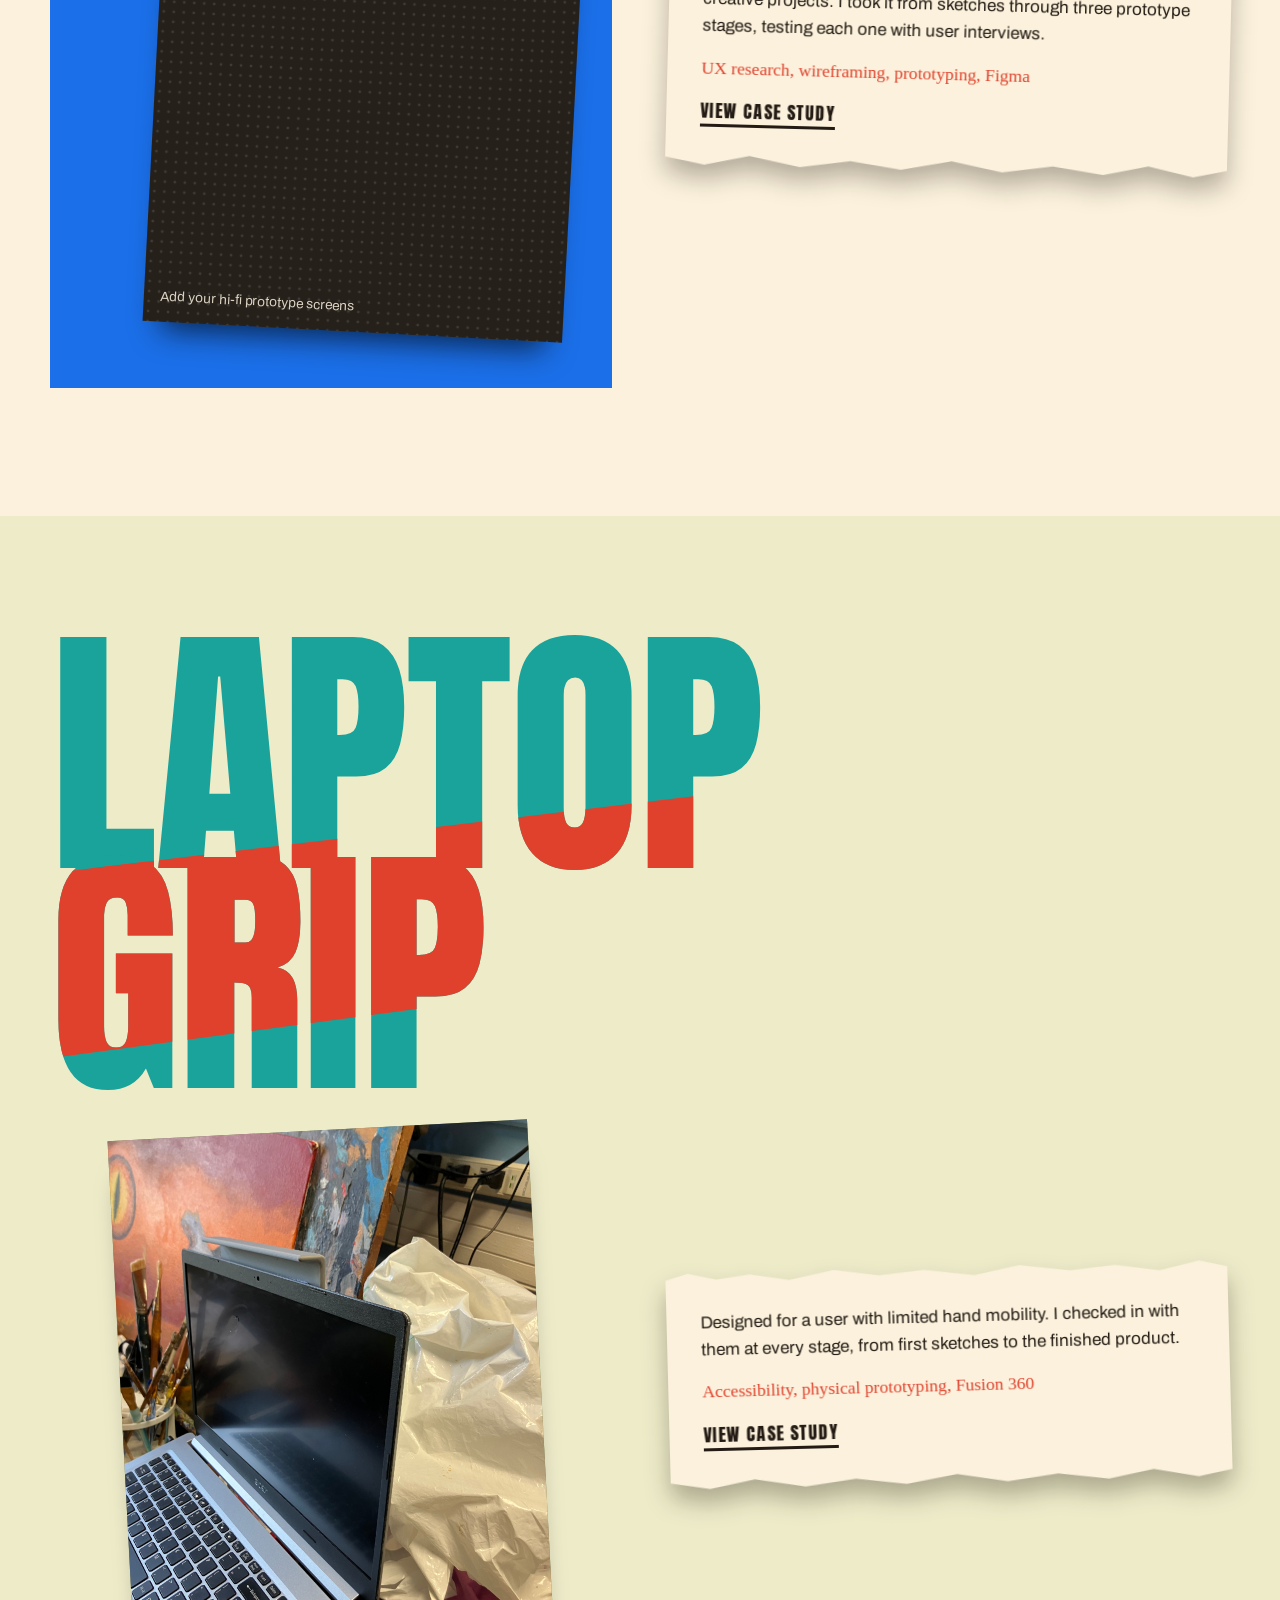
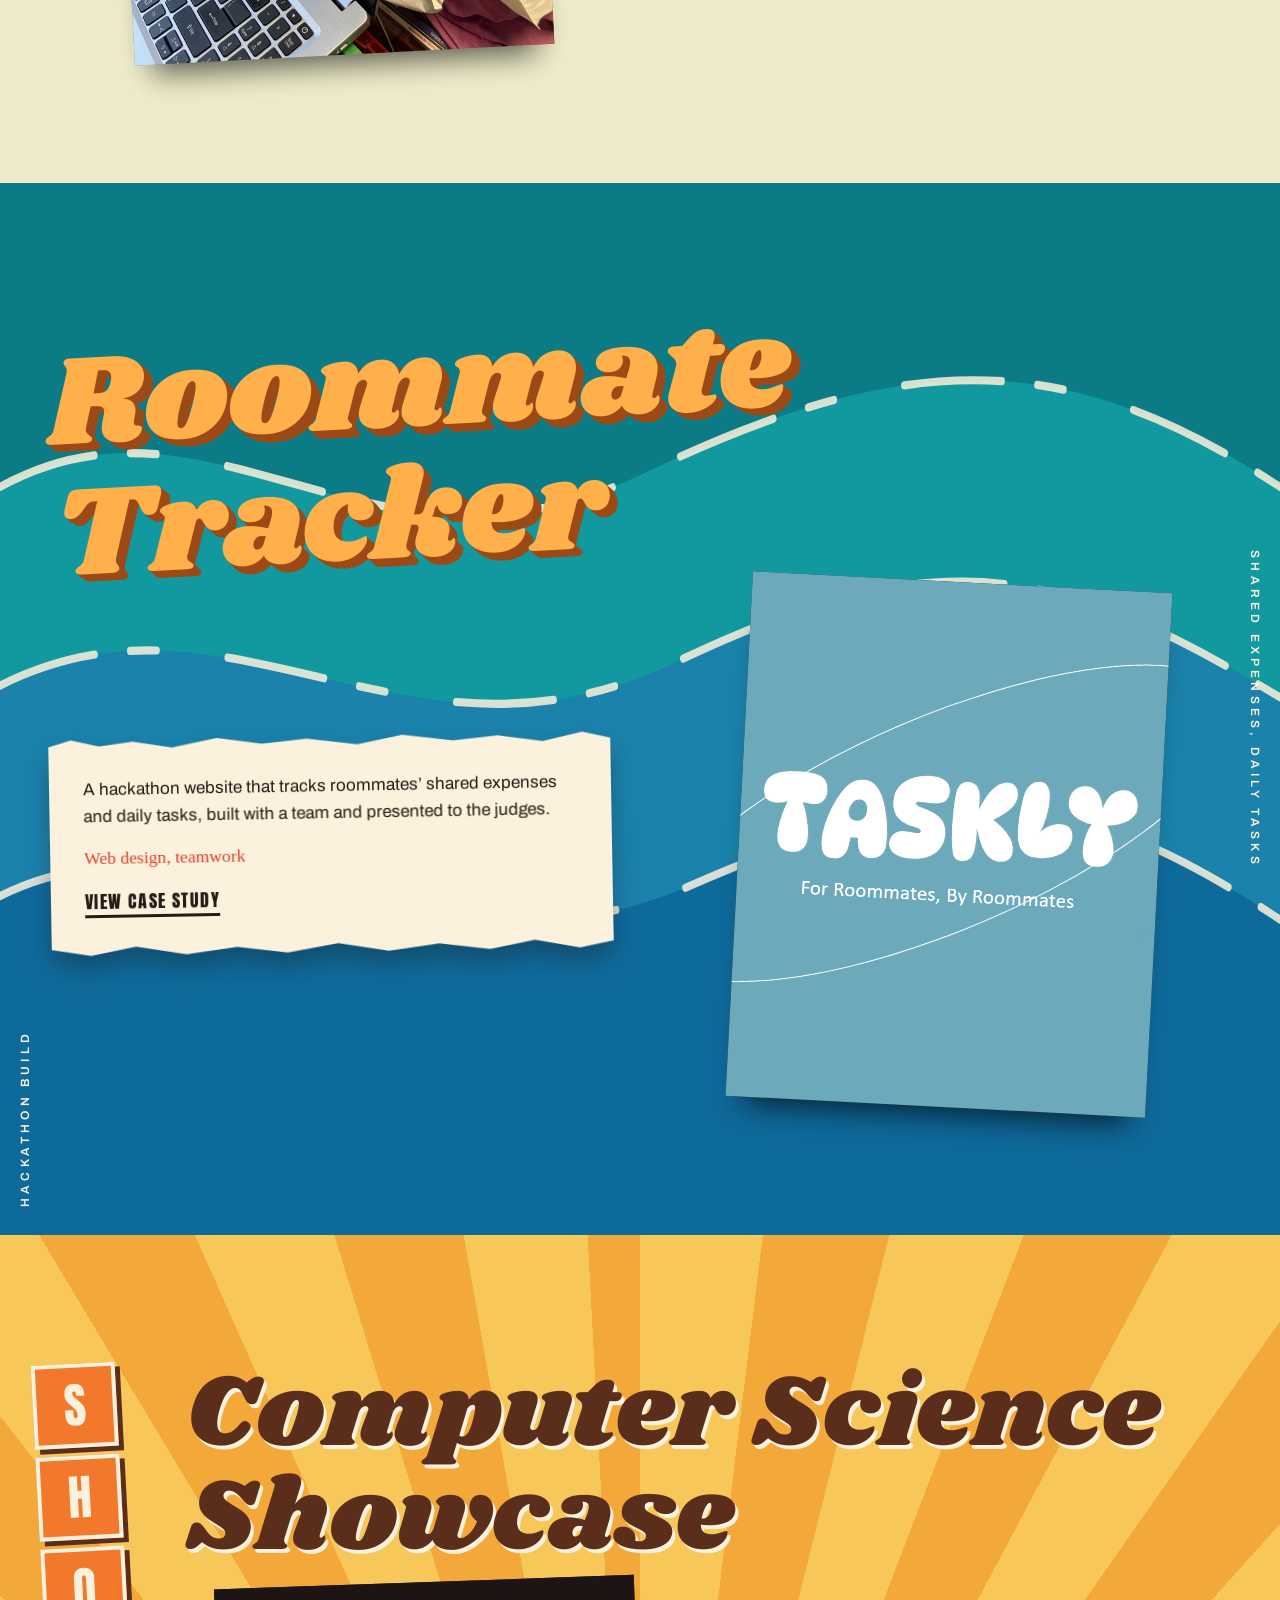
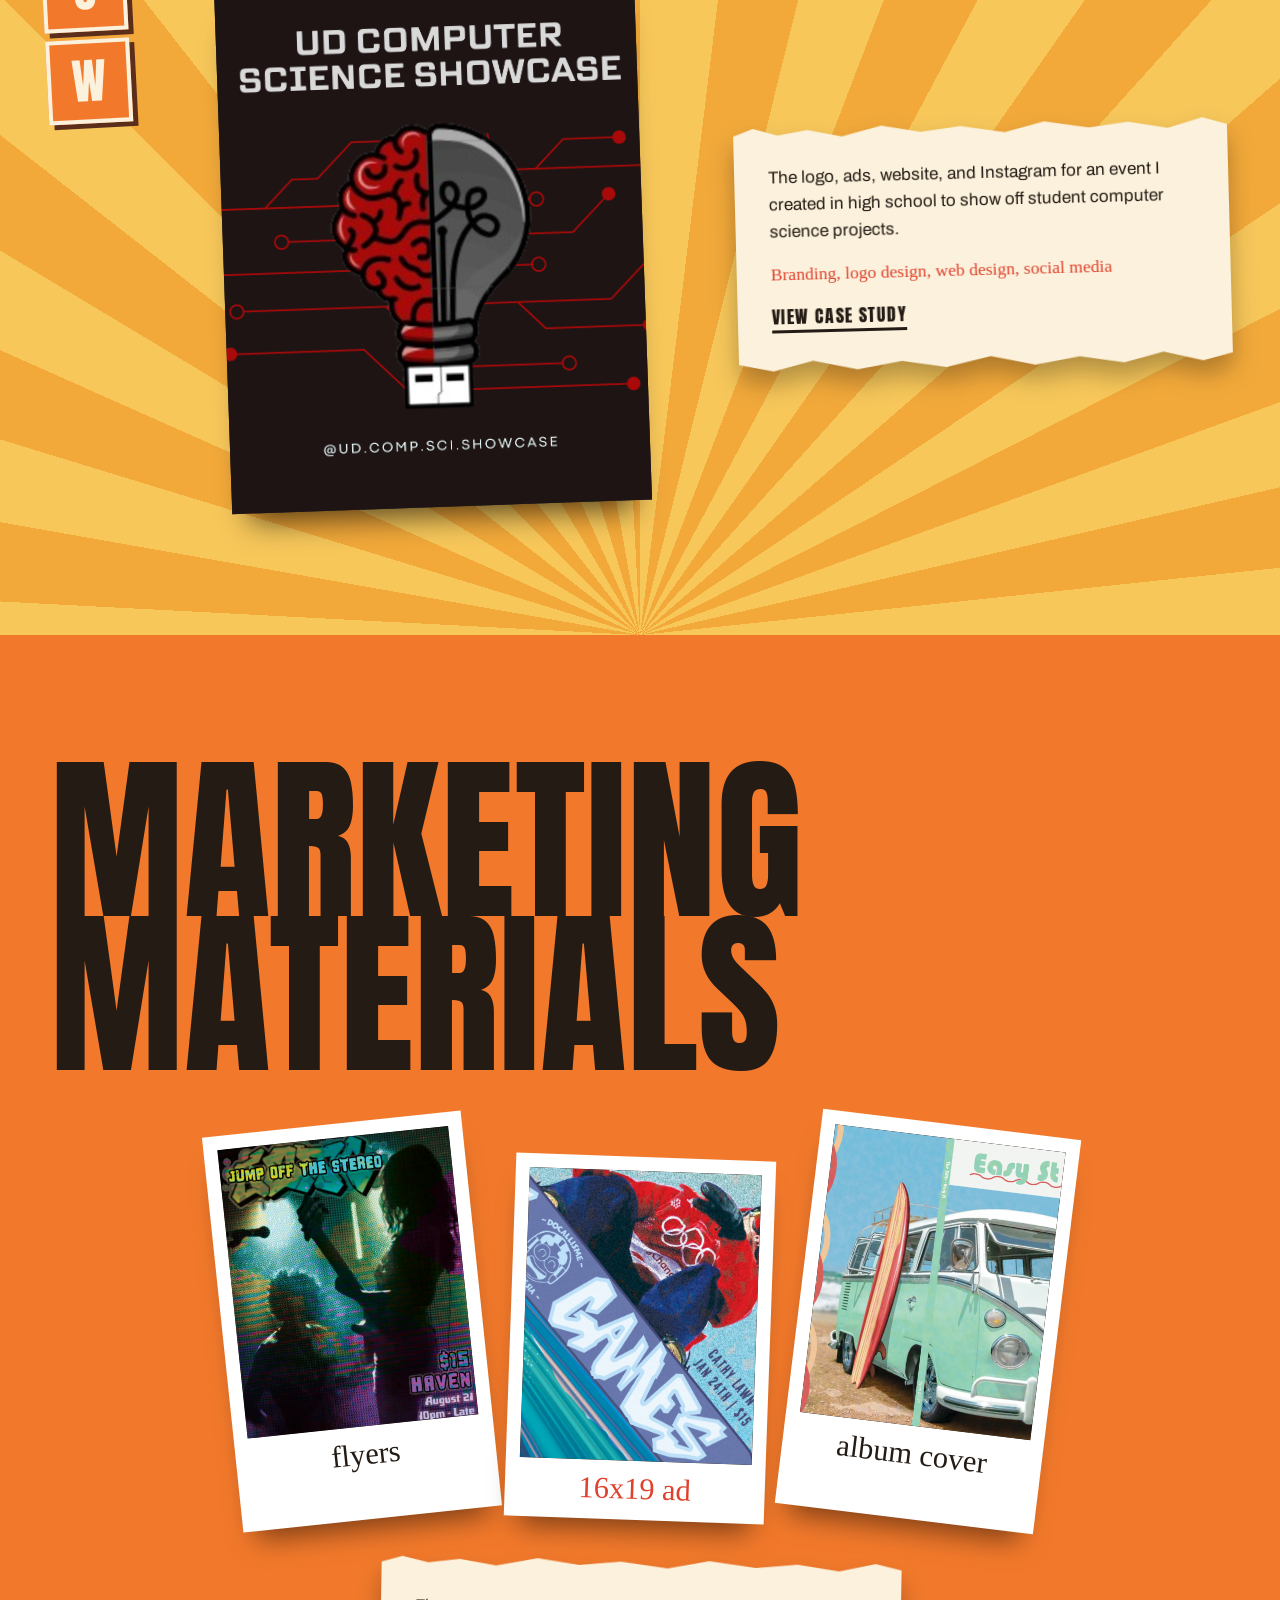
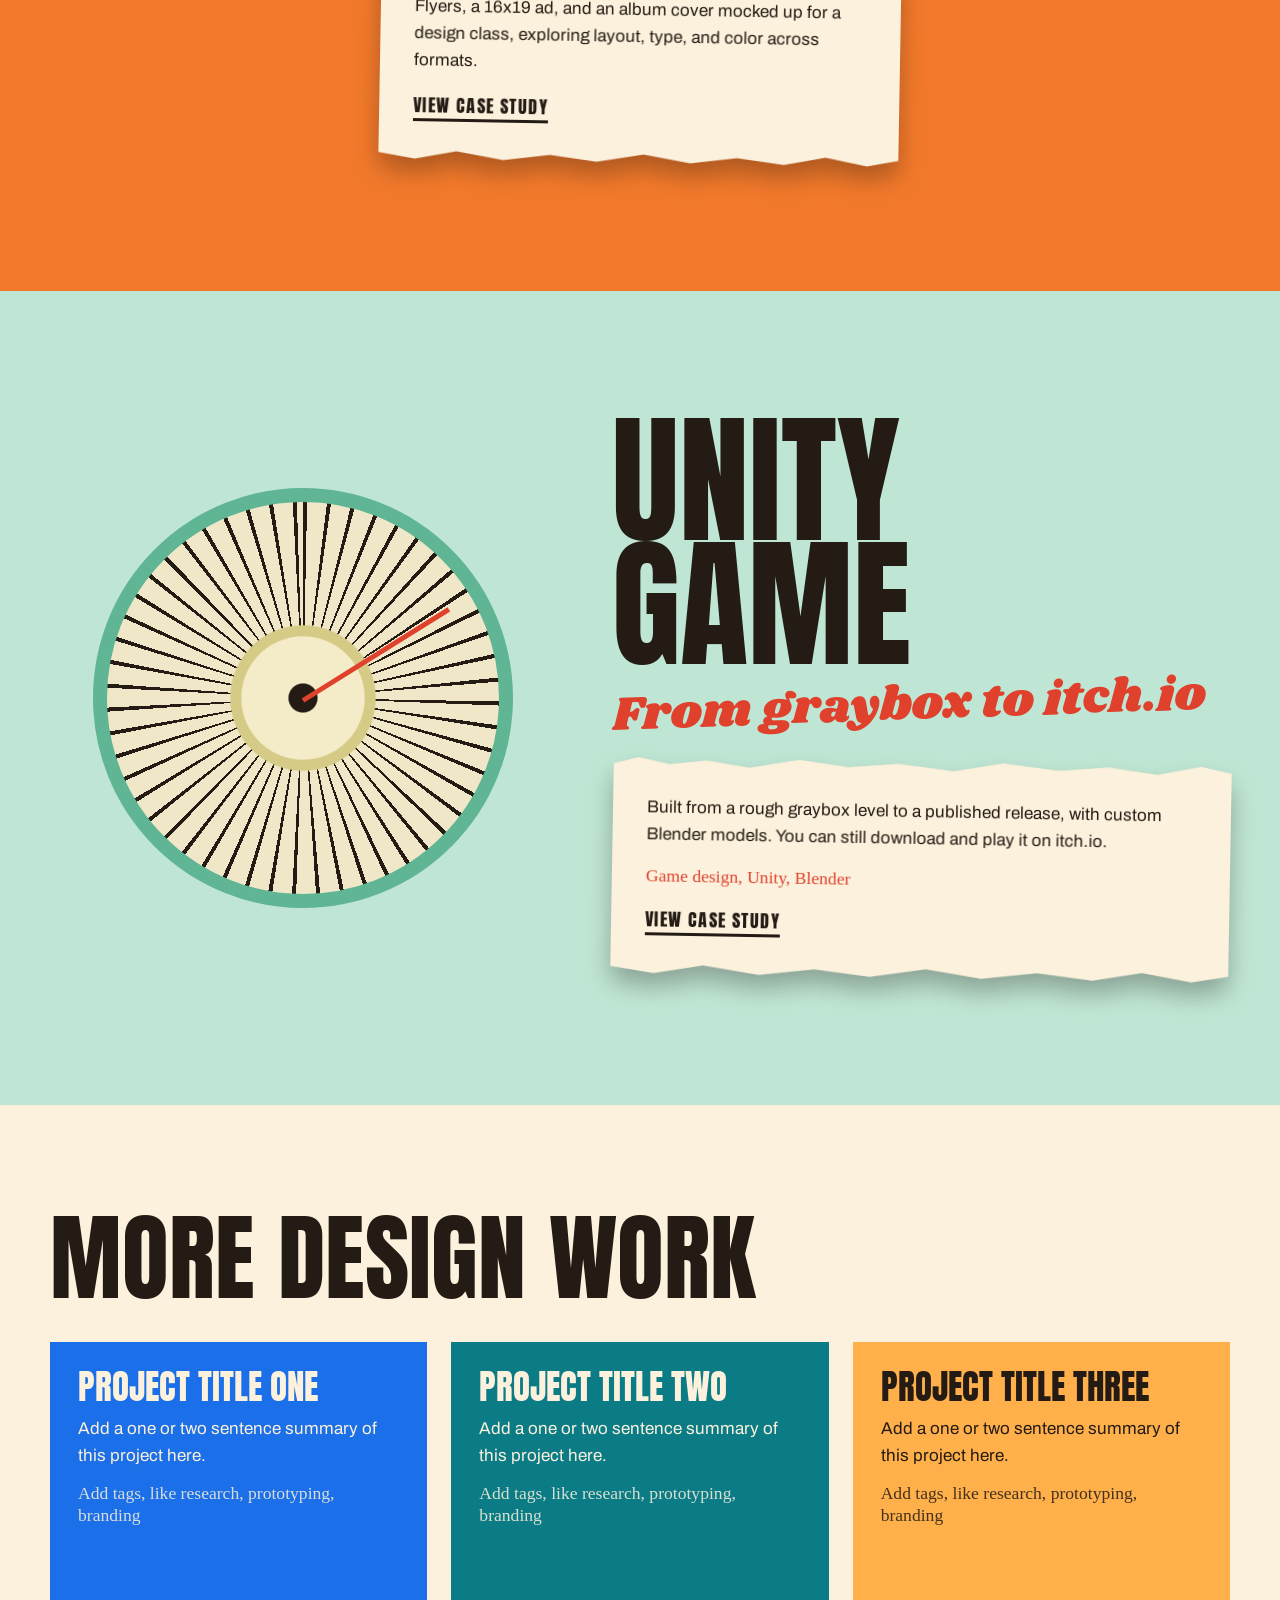
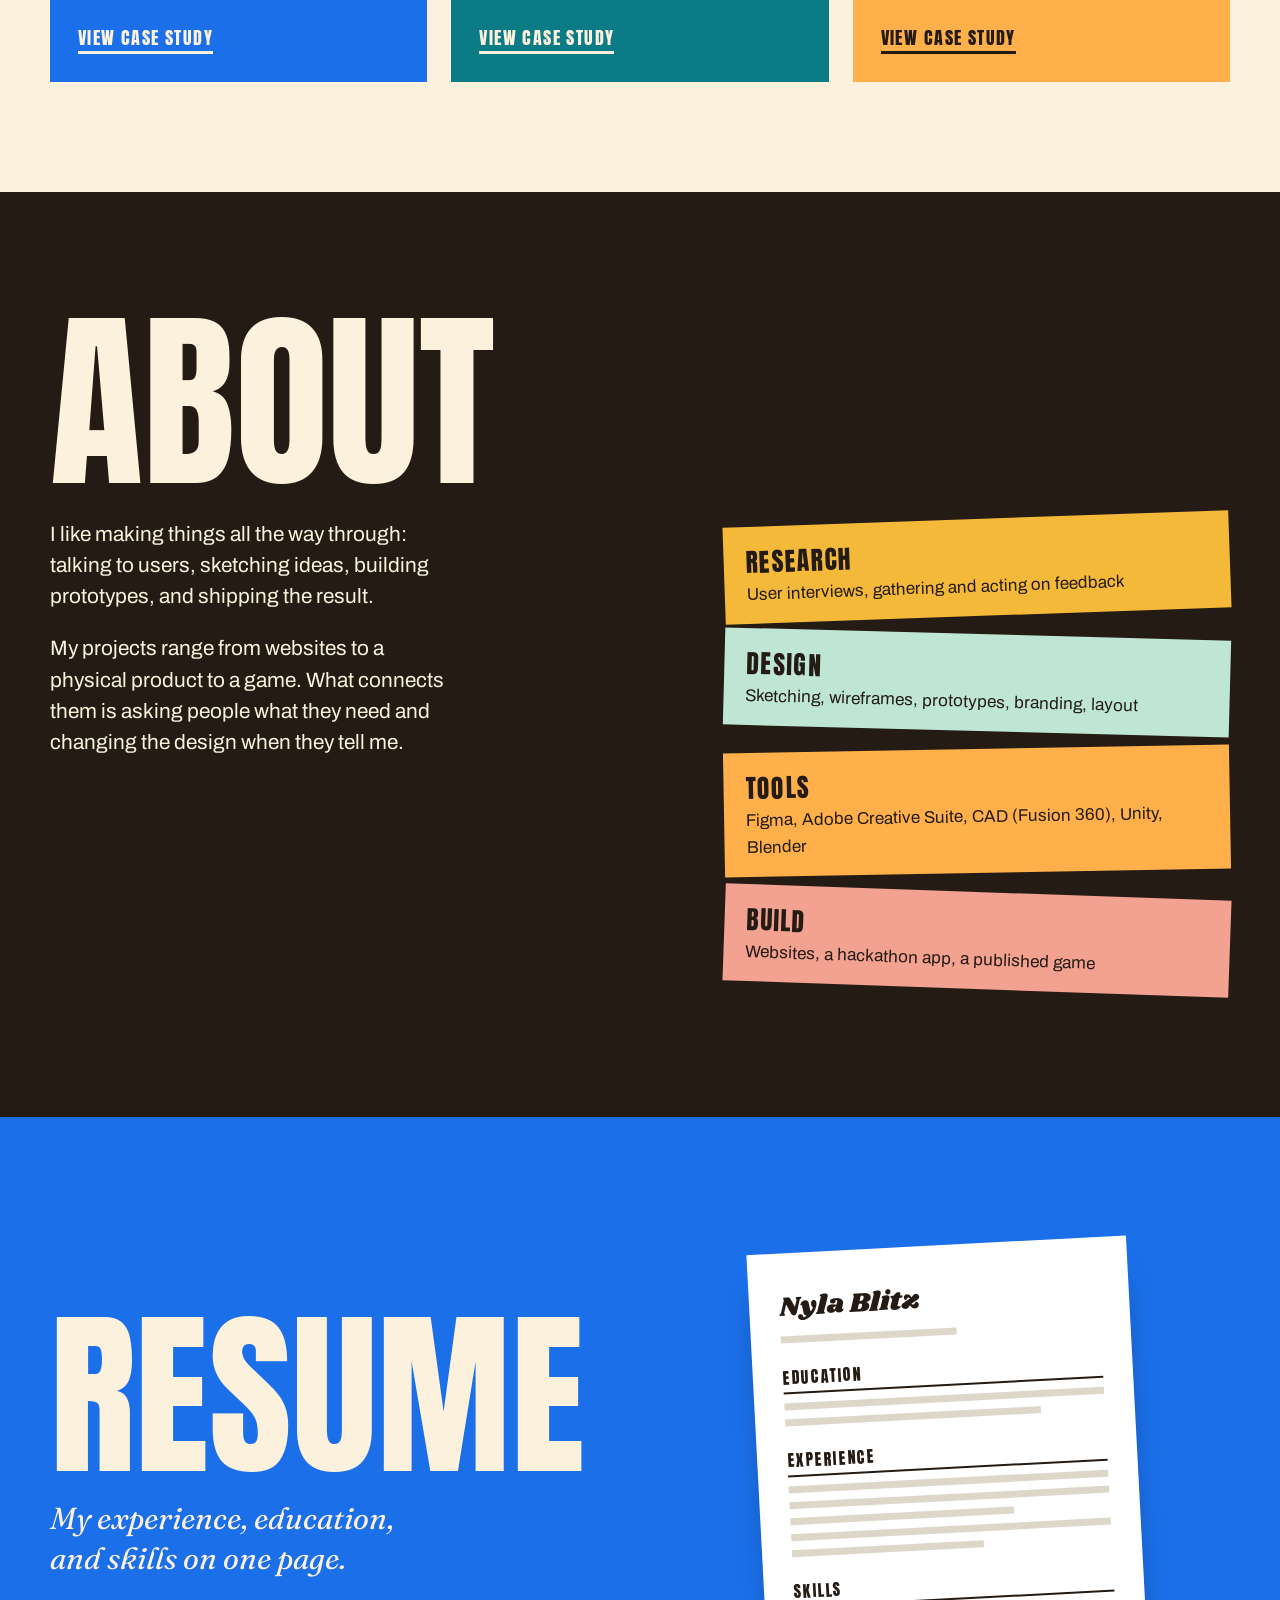
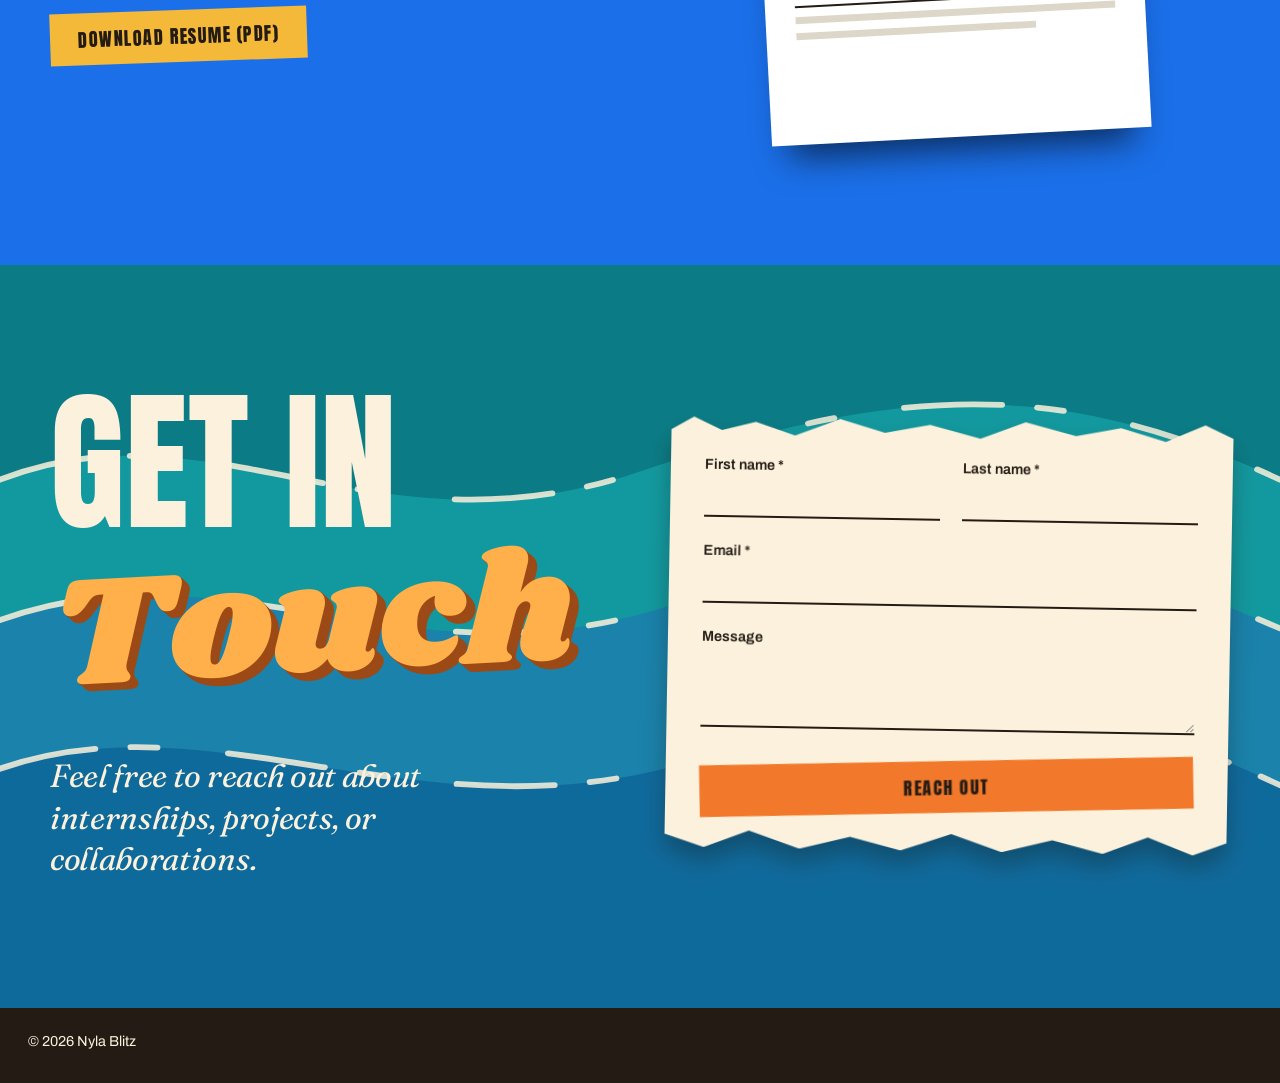
==== commit 16f8e2ff: "Change 'Website' to 'Case Study' in portfolio section" ====
--- a/index.html
+++ b/index.html
@@ -235,7 +235,7 @@
   <h2 class="sr" id="work">Portfolio</h2>
 
   <article class="poster pa" id="collab"><div class="in">
-    <p class="mast">Website</p>
+    <p class="mast">Case Study</p>
     <h3><span class="big">Connecting</span><span class="scr">Creatives</span></h3>
     <div class="row">
       <div class="blue"><figure class="slot"><span>Add your hi-fi prototype screens</span></figure></div>
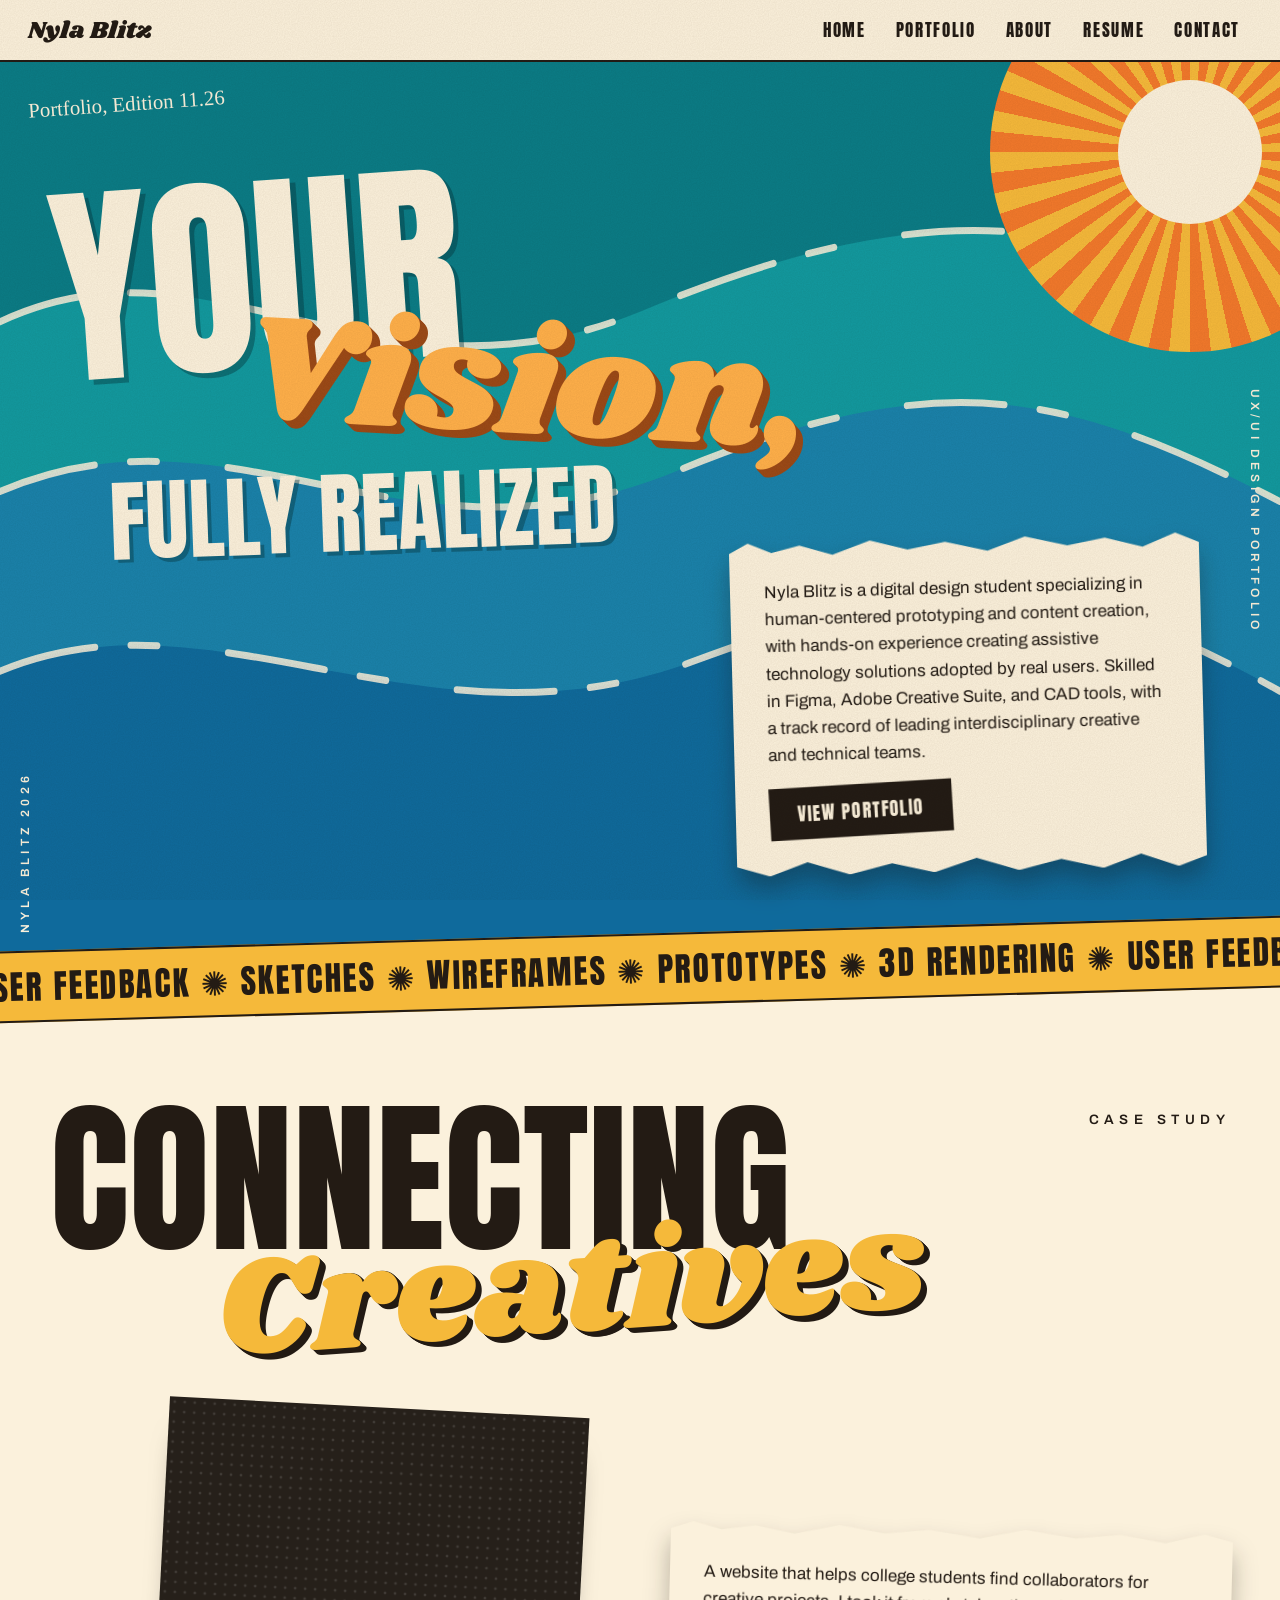
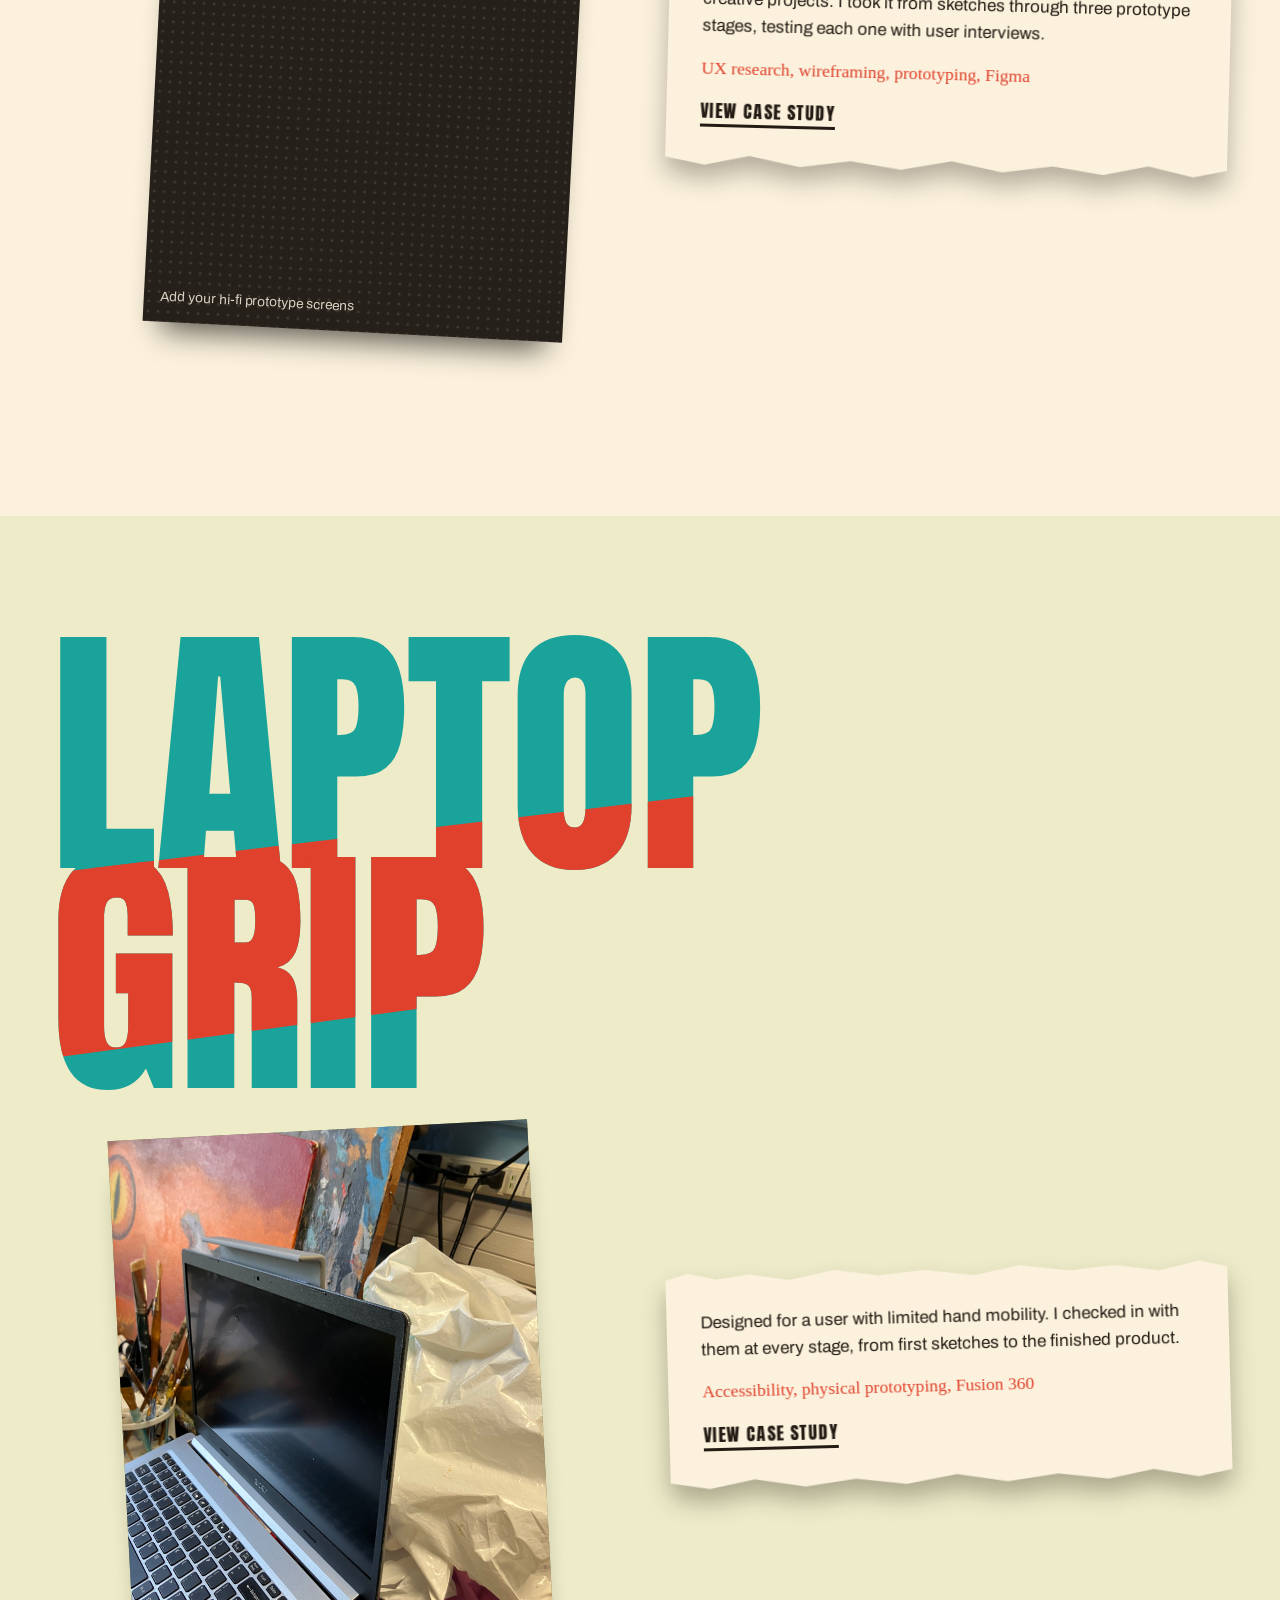
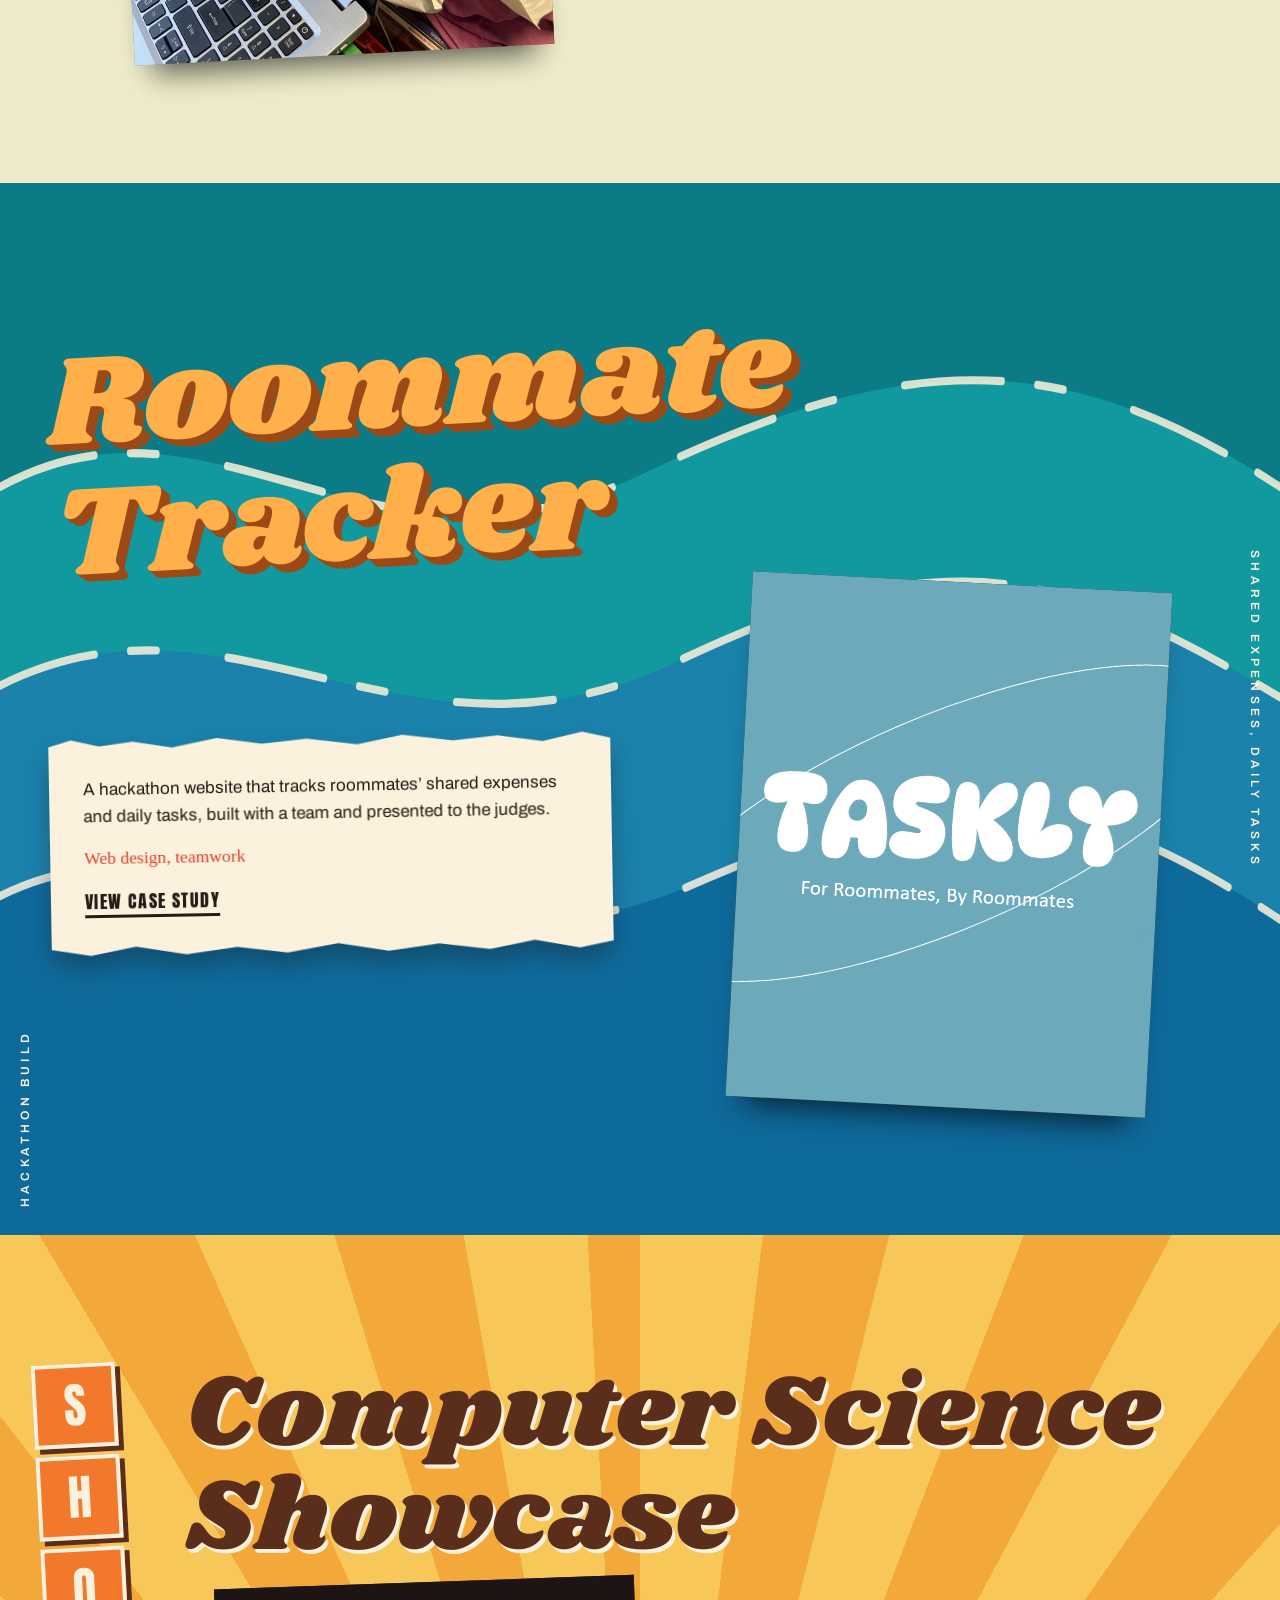
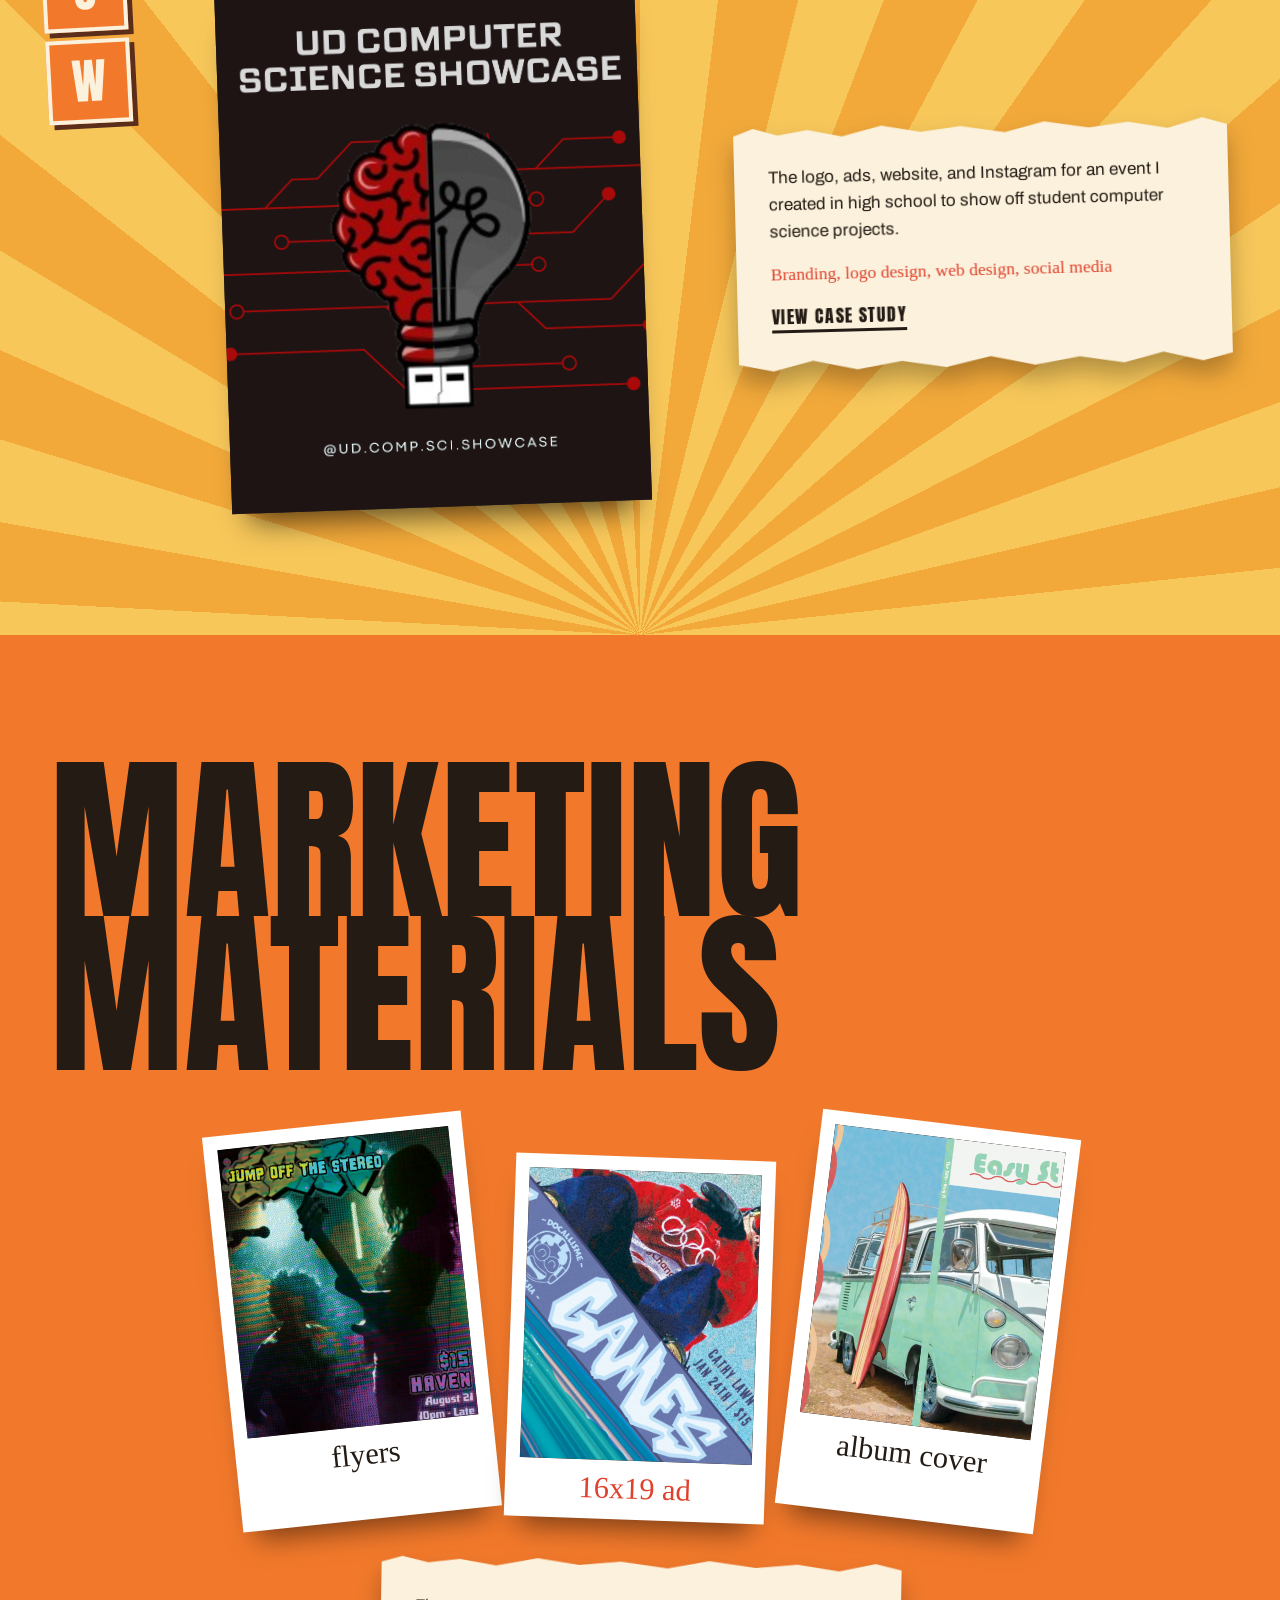
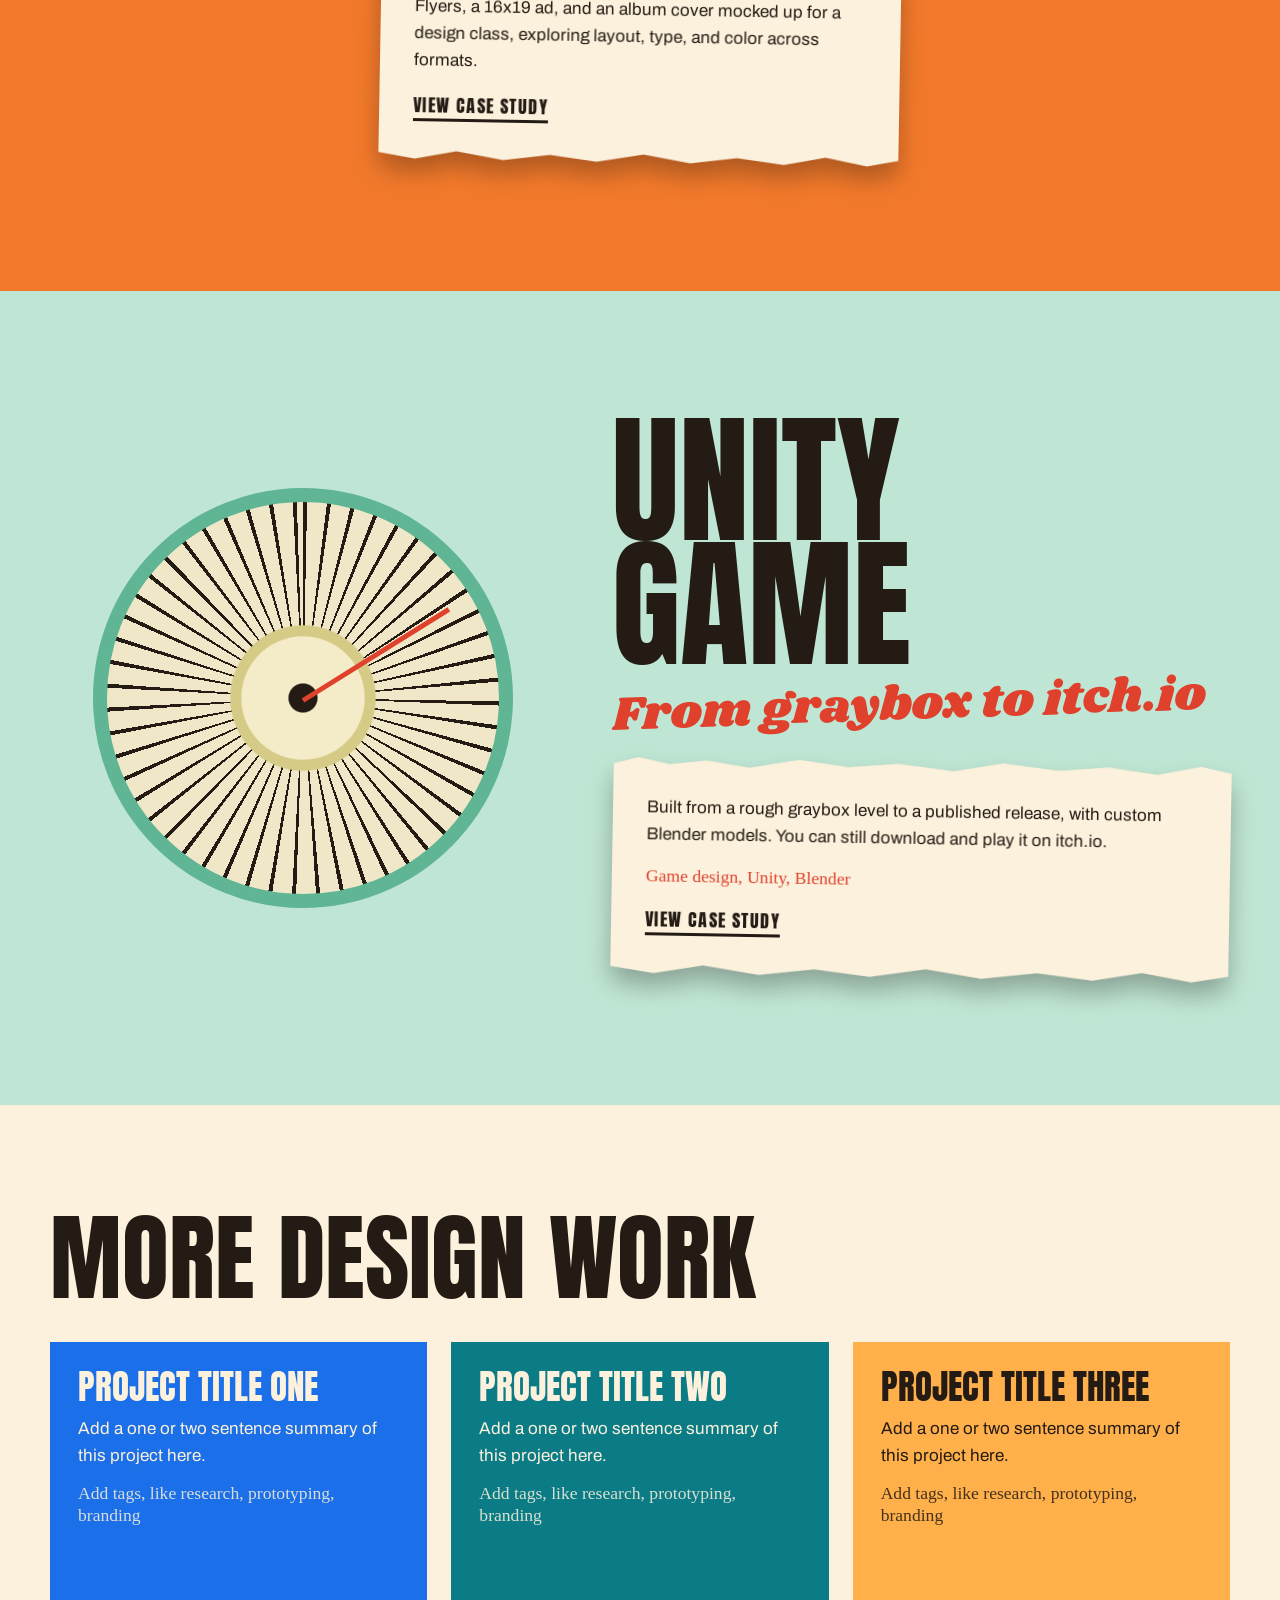
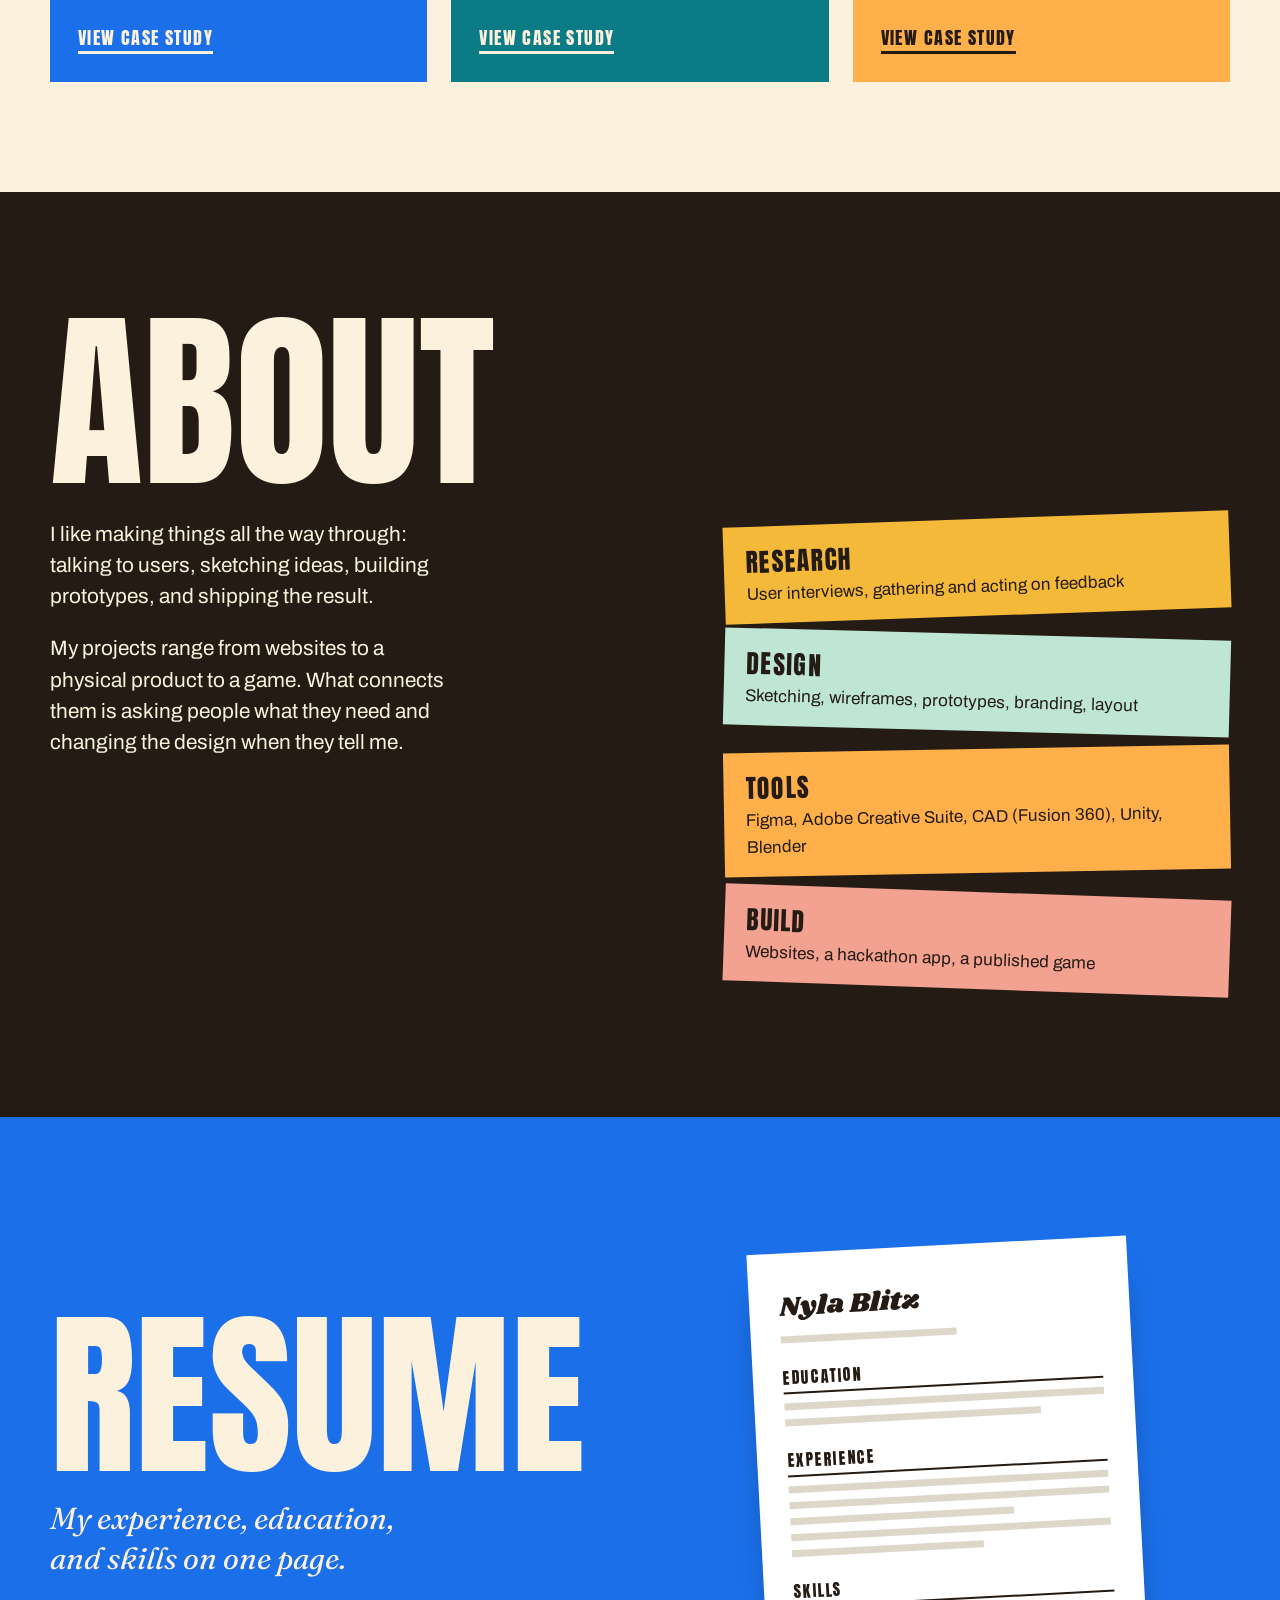
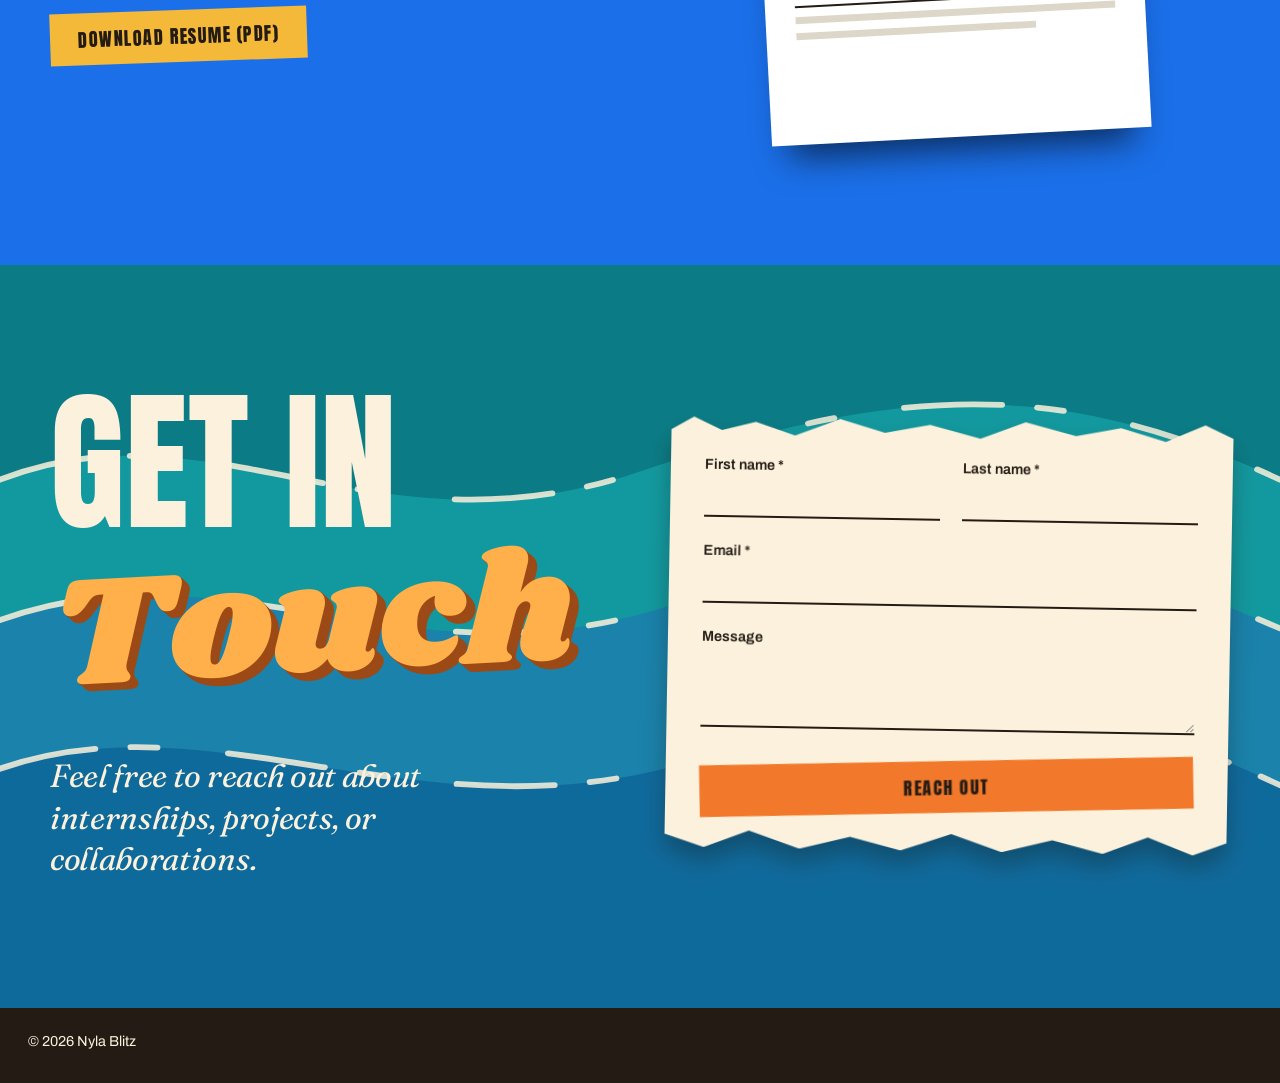
==== commit 1dca9227: "Change color variable from cobalt to #0F6A9C" ====
--- a/index.html
+++ b/index.html
@@ -75,11 +75,11 @@
 .link:hover{background:var(--marigold)}
 
 /* A: magazine cover */
-.pa .big{display:block;font:400 clamp(3.4rem,13vw,11rem)/.88 var(--anton);text-transform:uppercase;color:var(--cobalt)}
+.pa .big{display:block;font:400 clamp(3.4rem,13vw,11rem)/.88 var(--anton);text-transform:uppercase;color:var(#0F6A9C)}
 .pa .scr{display:block;position:relative;z-index:3;font:400 clamp(3rem,11vw,9.5rem)/1 var(--shri);color:var(--marigold);text-shadow:var(--exti);margin:-.3em 0 0 14%;transform:rotate(-4deg)}
 .pa .mast{position:absolute;right:0;top:6px;margin:0;font:600 .85rem var(--sans);letter-spacing:.4em;text-transform:uppercase}
 .pa .row{margin-top:-40px}
-.blue{background:var(--cobalt);padding:96px 40px 56px;display:flex;justify-content:center}
+.blue{background:var(#0F6A9C);padding:96px 40px 56px;display:flex;justify-content:center}
 .blue .slot{margin-right:-70px}
 
 /* B: flat three-color poster */
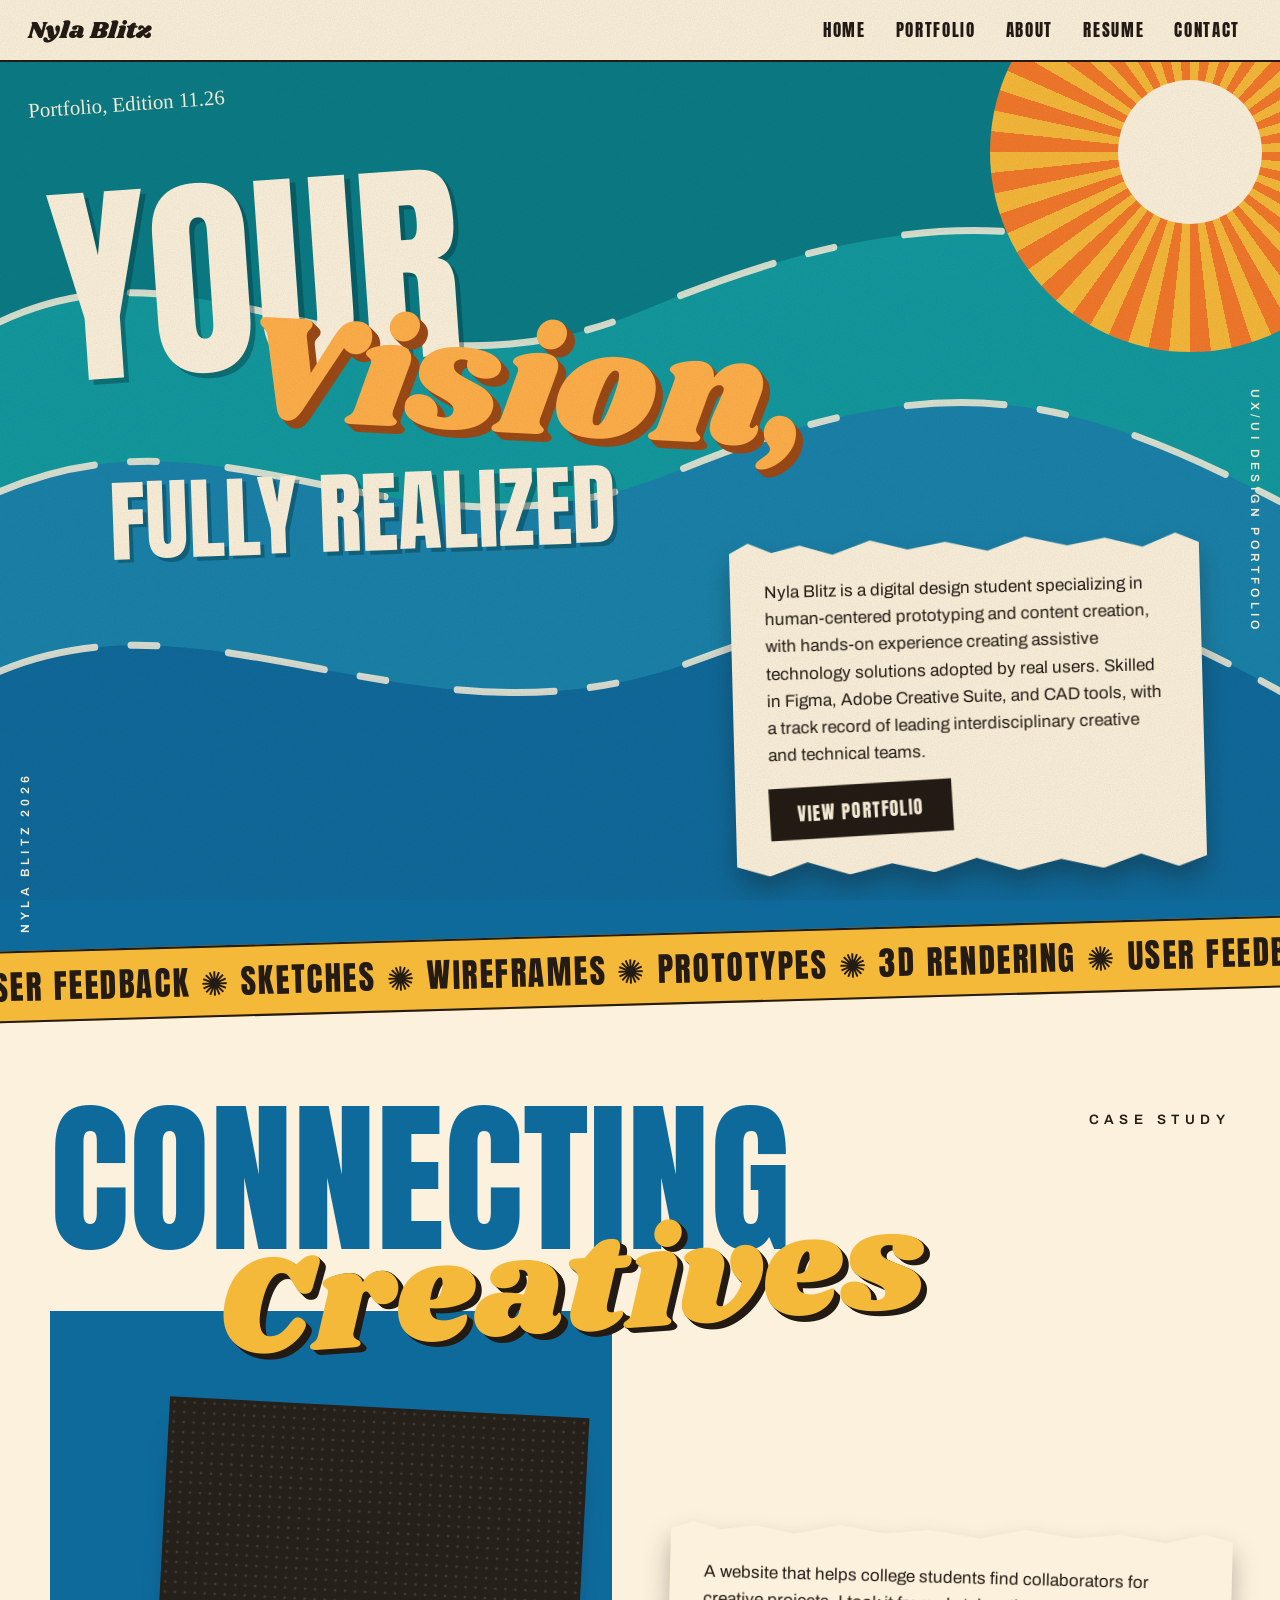
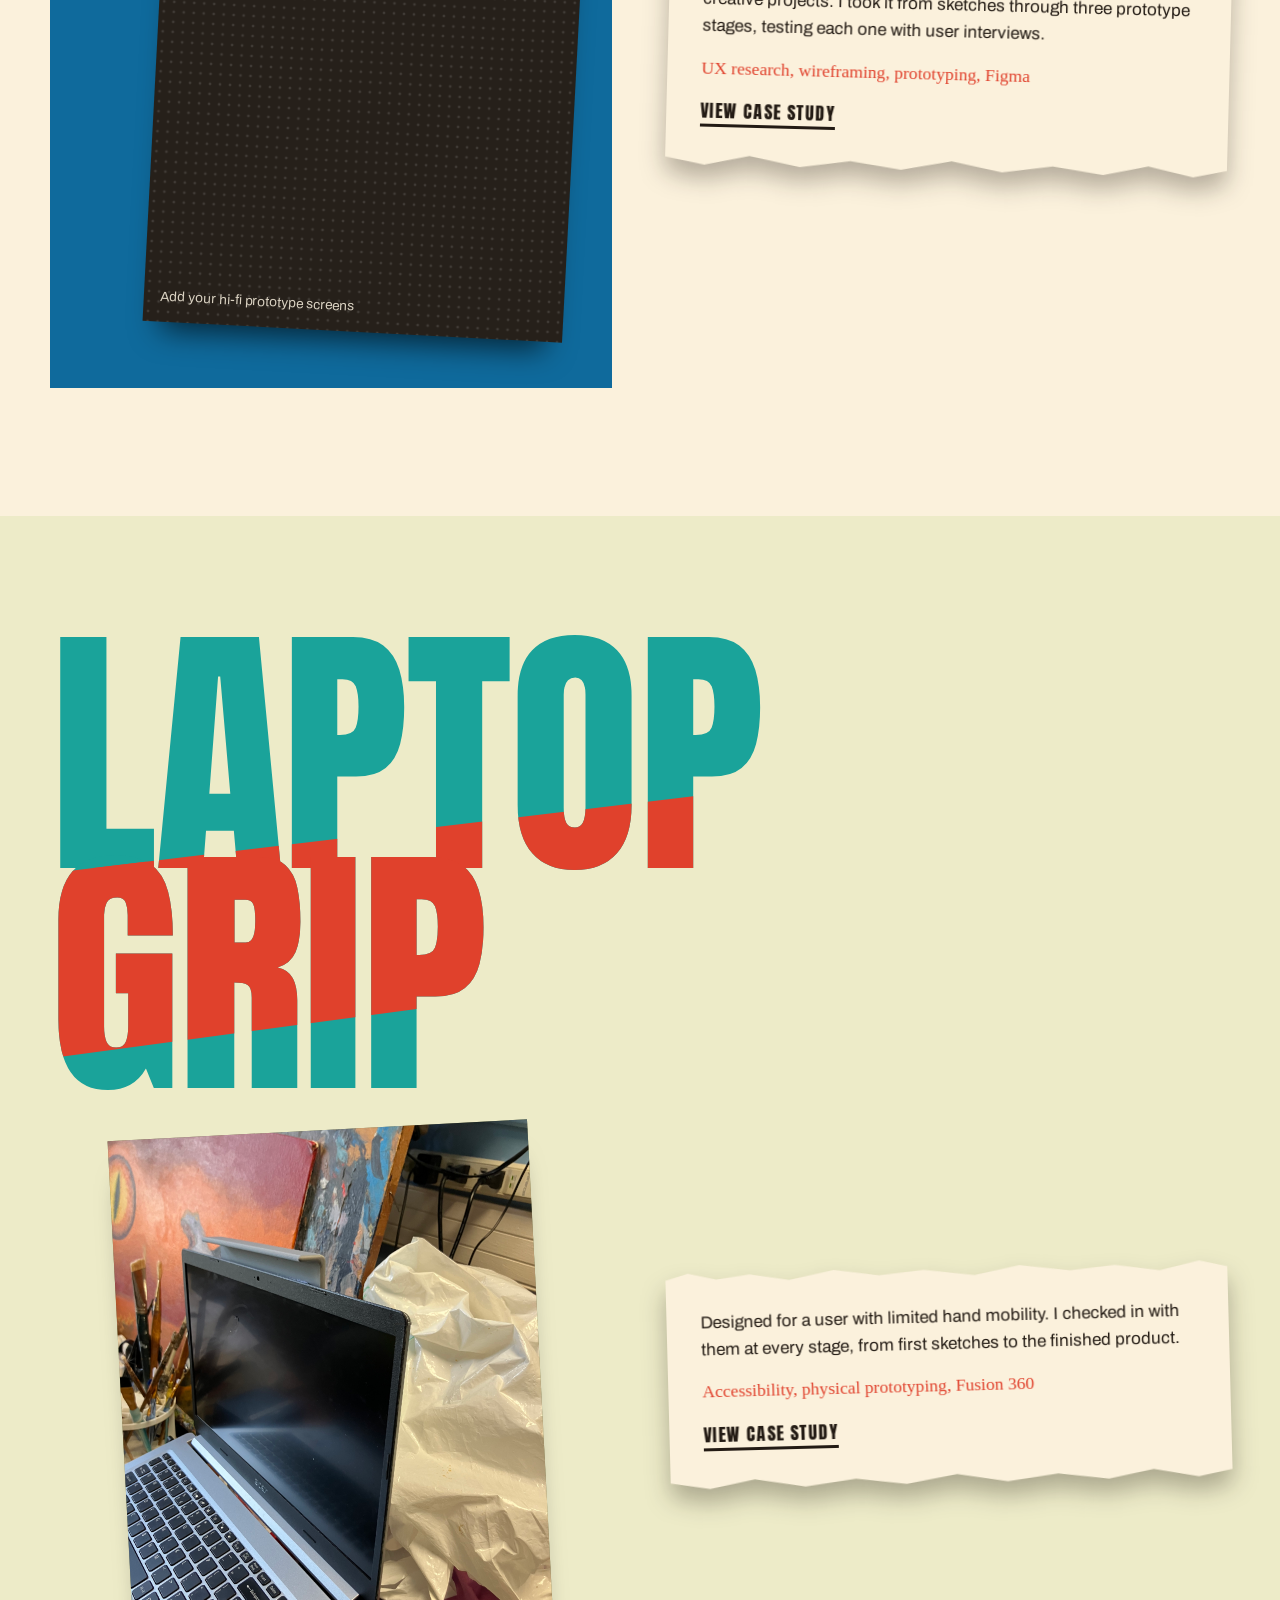
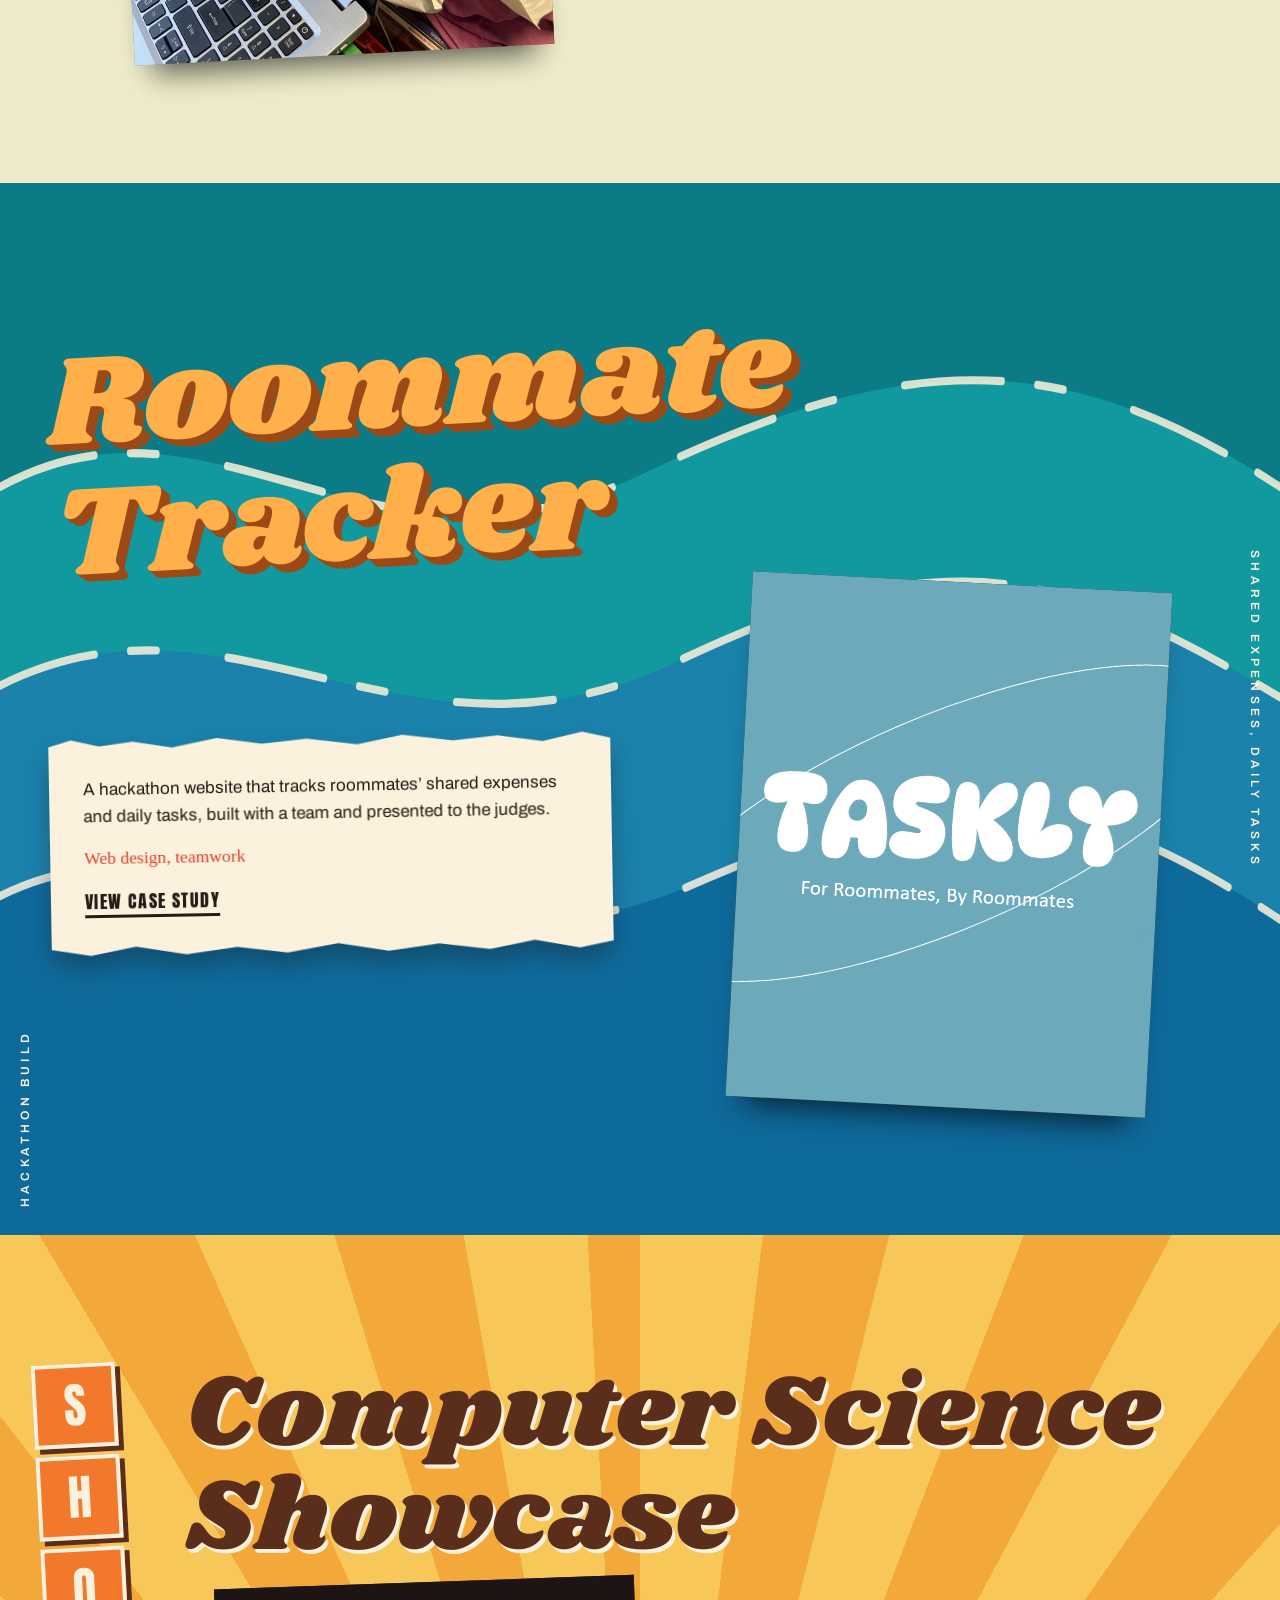
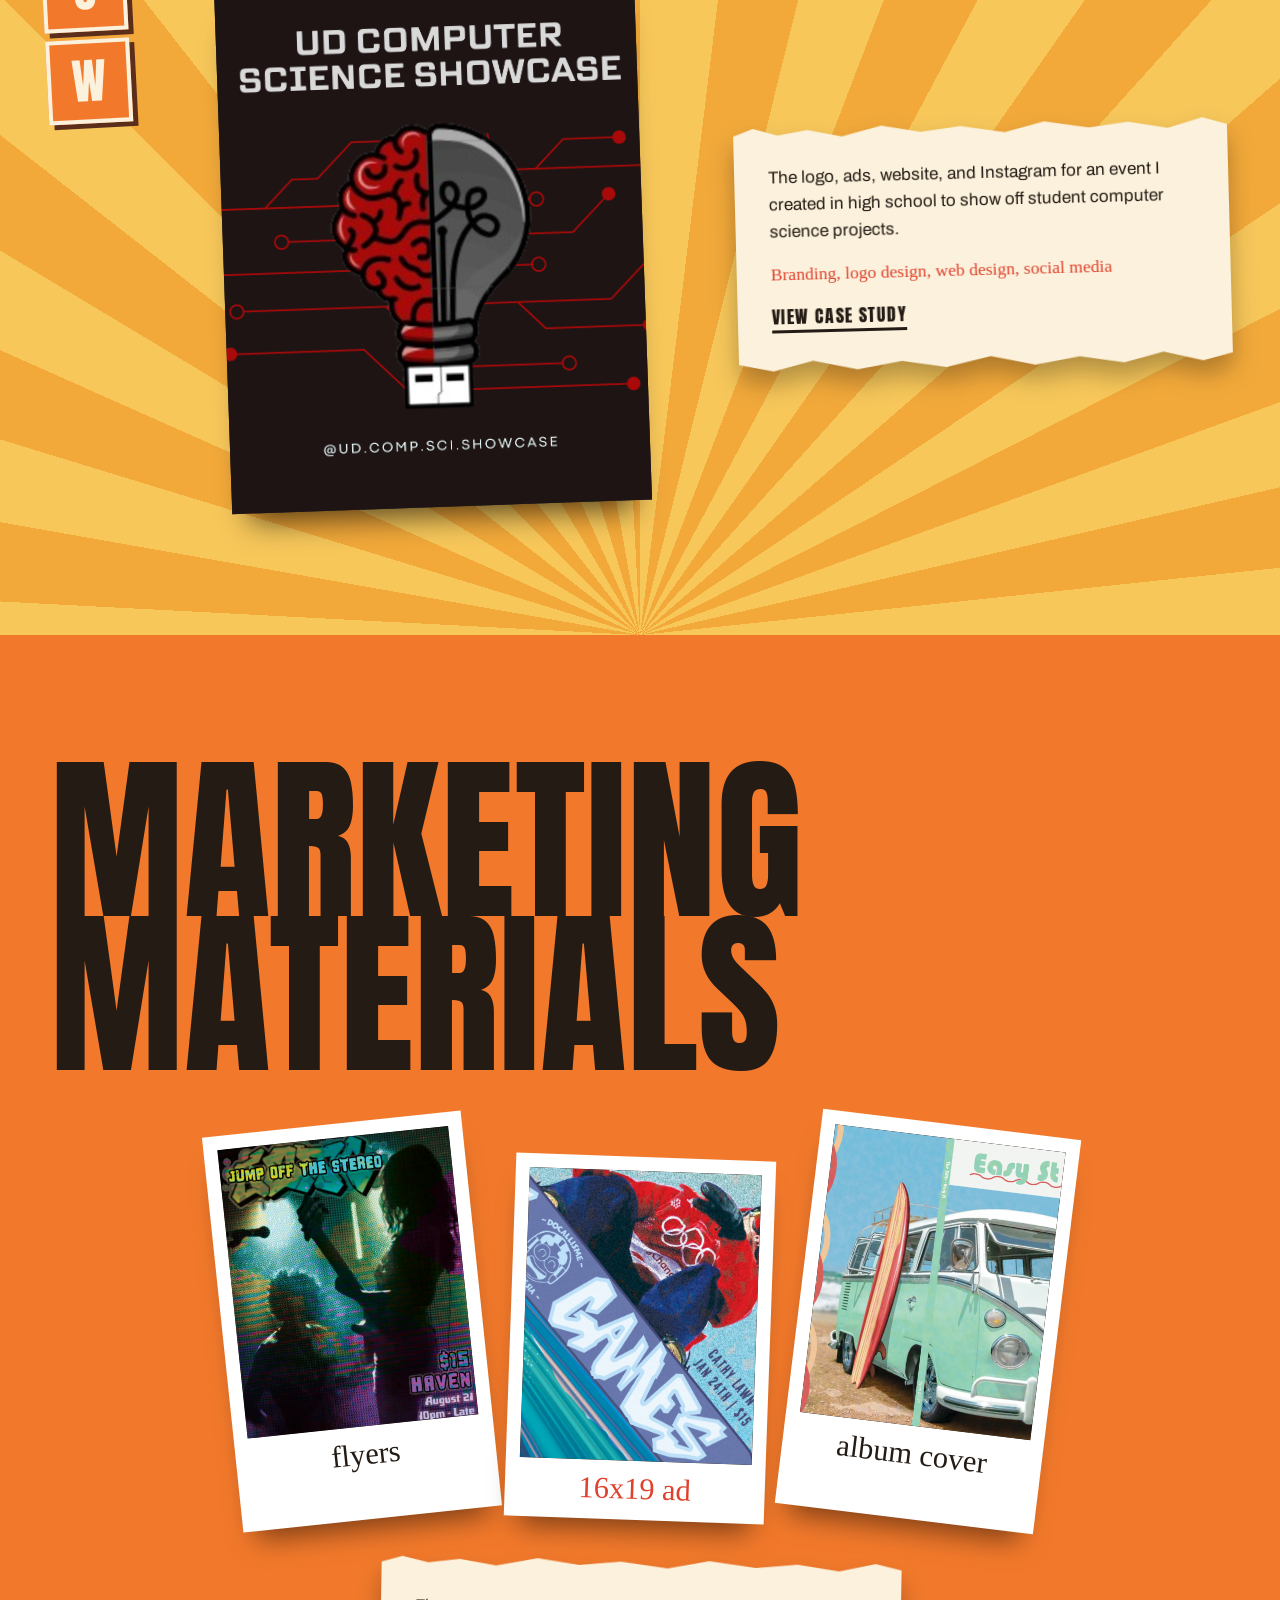
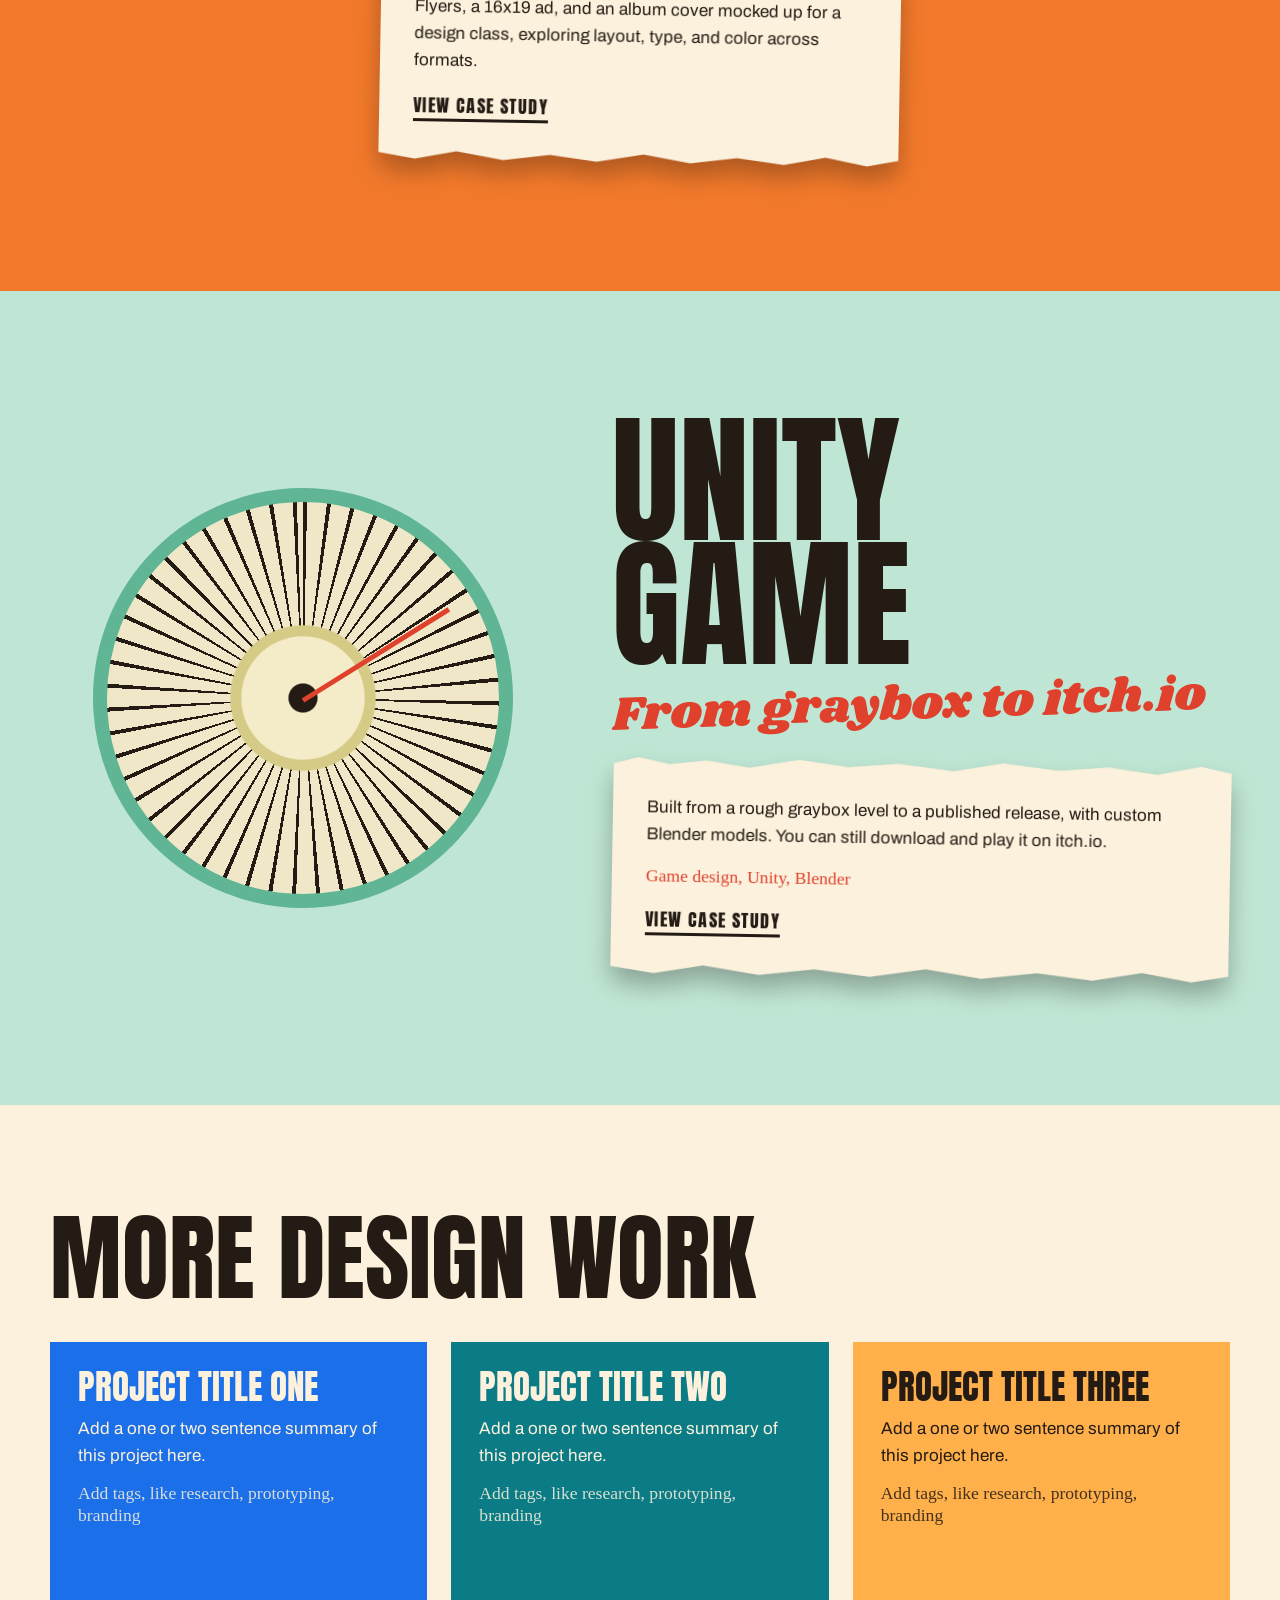
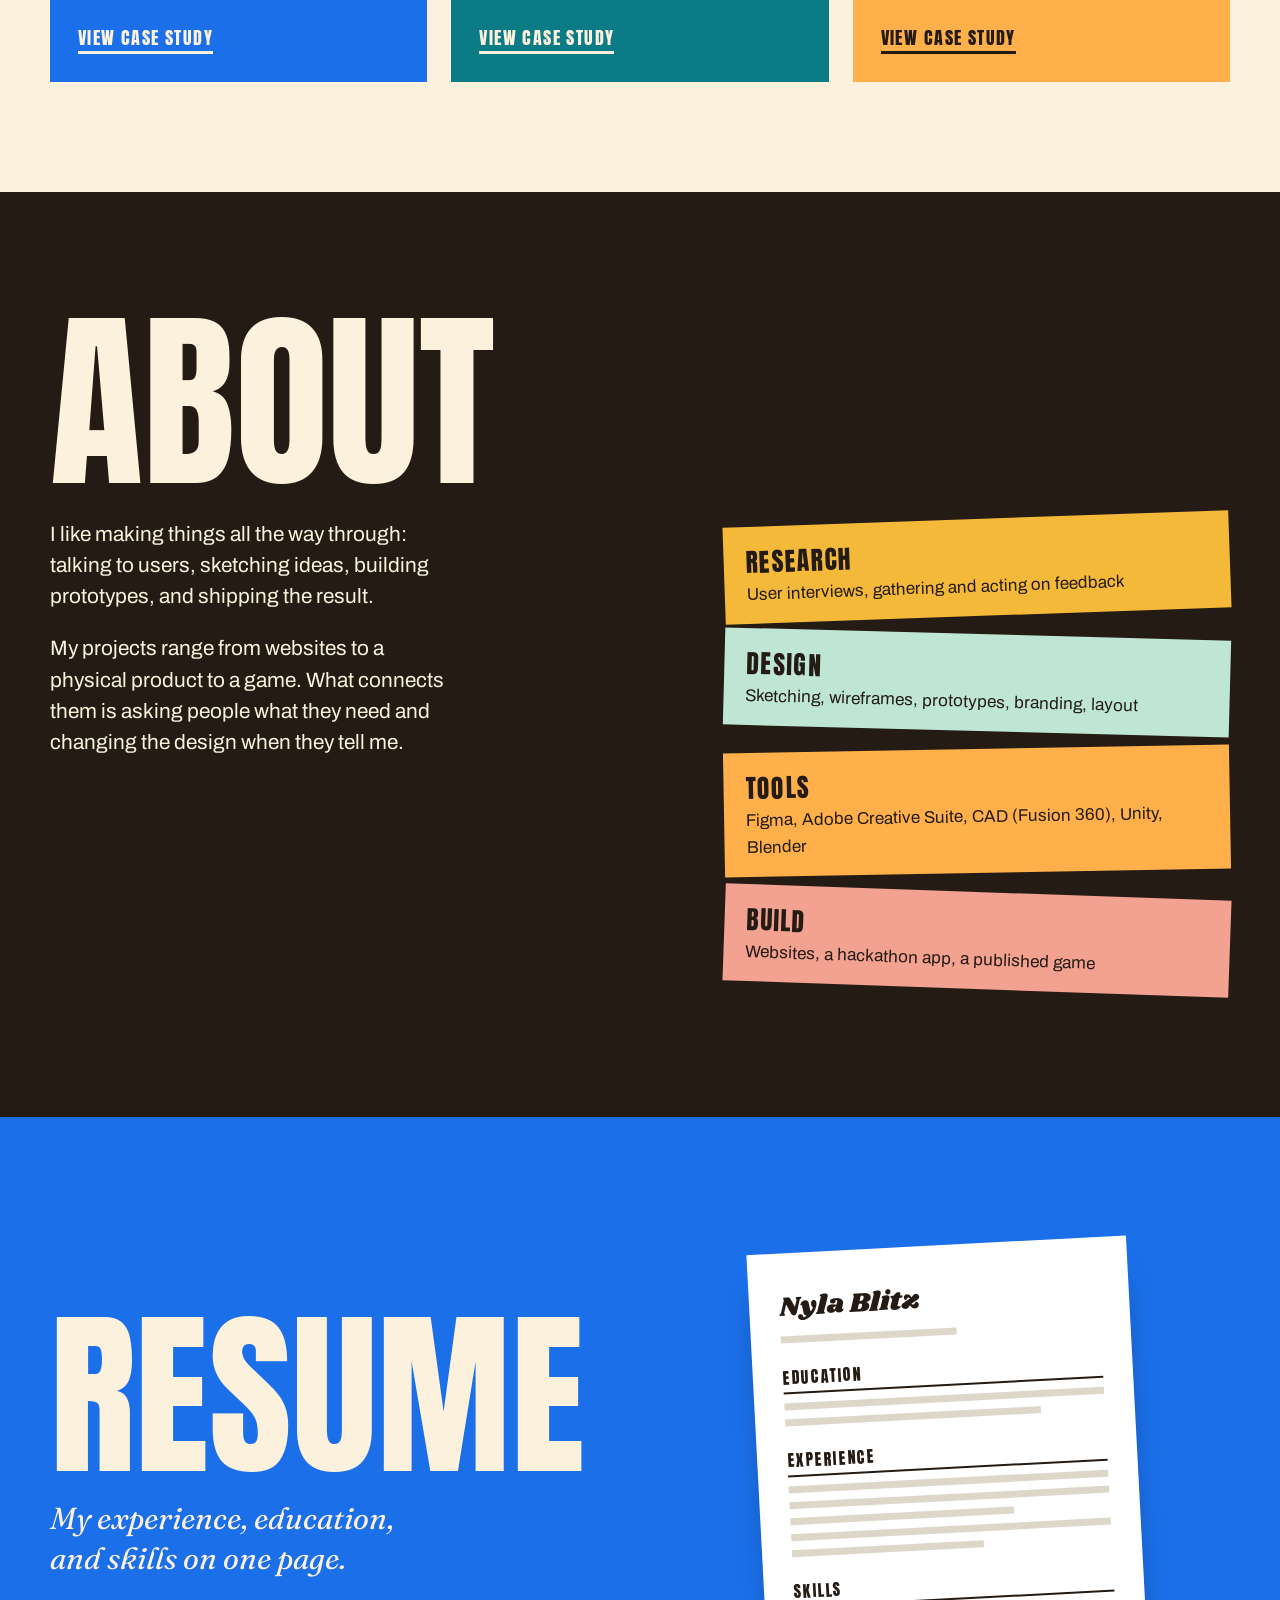
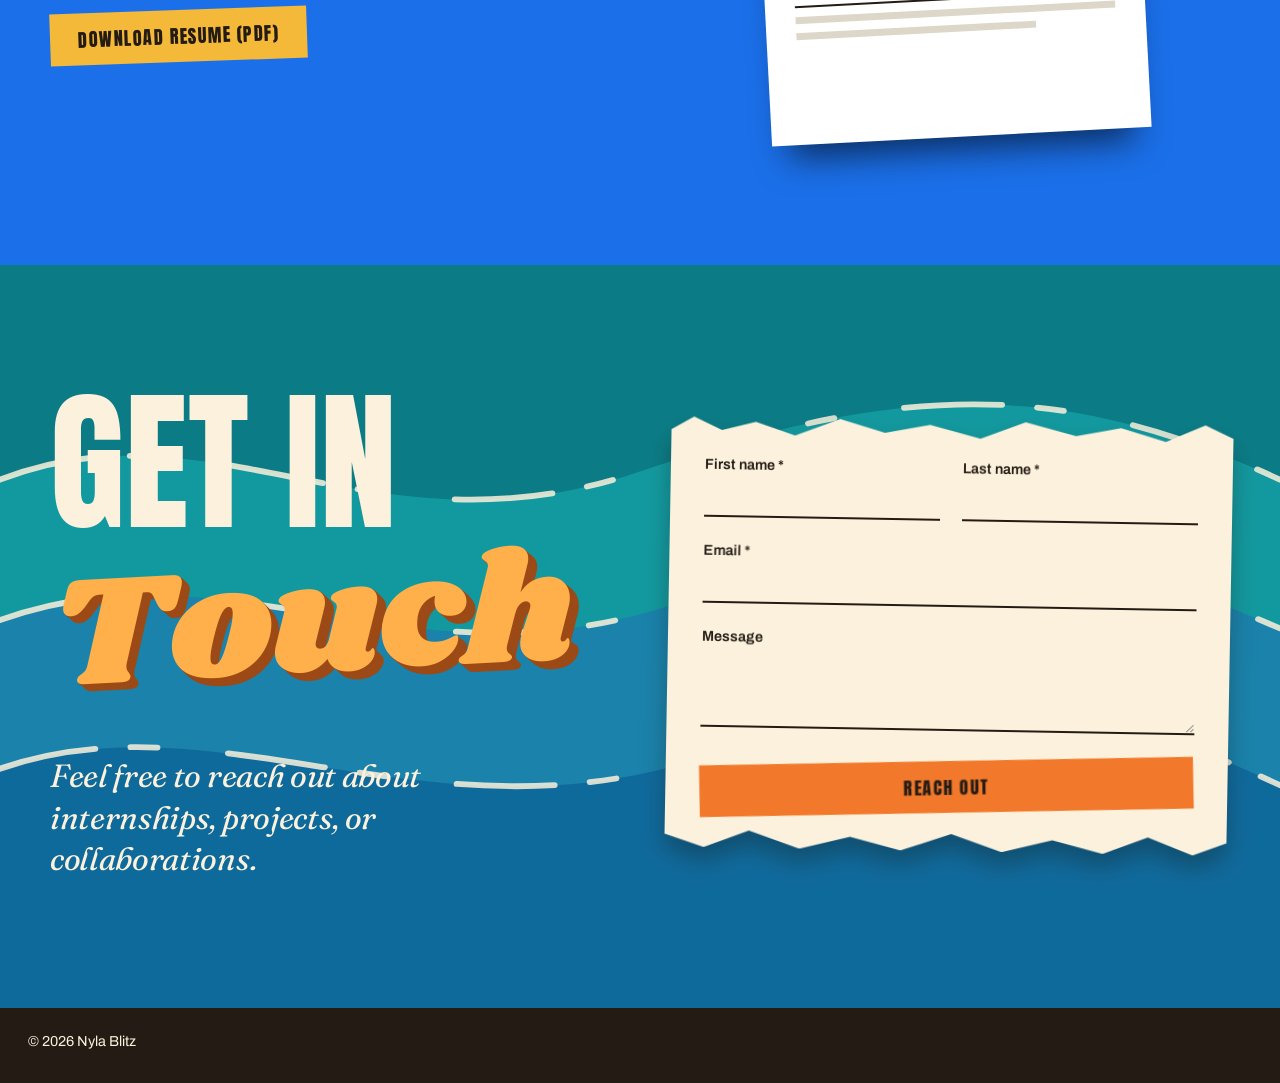
==== commit bf7852bd: "Fix color syntax in index.html" ====
--- a/index.html
+++ b/index.html
@@ -75,11 +75,11 @@
 .link:hover{background:var(--marigold)}
 
 /* A: magazine cover */
-.pa .big{display:block;font:400 clamp(3.4rem,13vw,11rem)/.88 var(--anton);text-transform:uppercase;color:var(#0F6A9C)}
+.pa .big{display:block;font:400 clamp(3.4rem,13vw,11rem)/.88 var(--anton);text-transform:uppercase;color:#0F6A9C}
 .pa .scr{display:block;position:relative;z-index:3;font:400 clamp(3rem,11vw,9.5rem)/1 var(--shri);color:var(--marigold);text-shadow:var(--exti);margin:-.3em 0 0 14%;transform:rotate(-4deg)}
 .pa .mast{position:absolute;right:0;top:6px;margin:0;font:600 .85rem var(--sans);letter-spacing:.4em;text-transform:uppercase}
 .pa .row{margin-top:-40px}
-.blue{background:var(#0F6A9C);padding:96px 40px 56px;display:flex;justify-content:center}
+.blue{background:#0F6A9C;padding:96px 40px 56px;display:flex;justify-content:center}
 .blue .slot{margin-right:-70px}
 
 /* B: flat three-color poster */
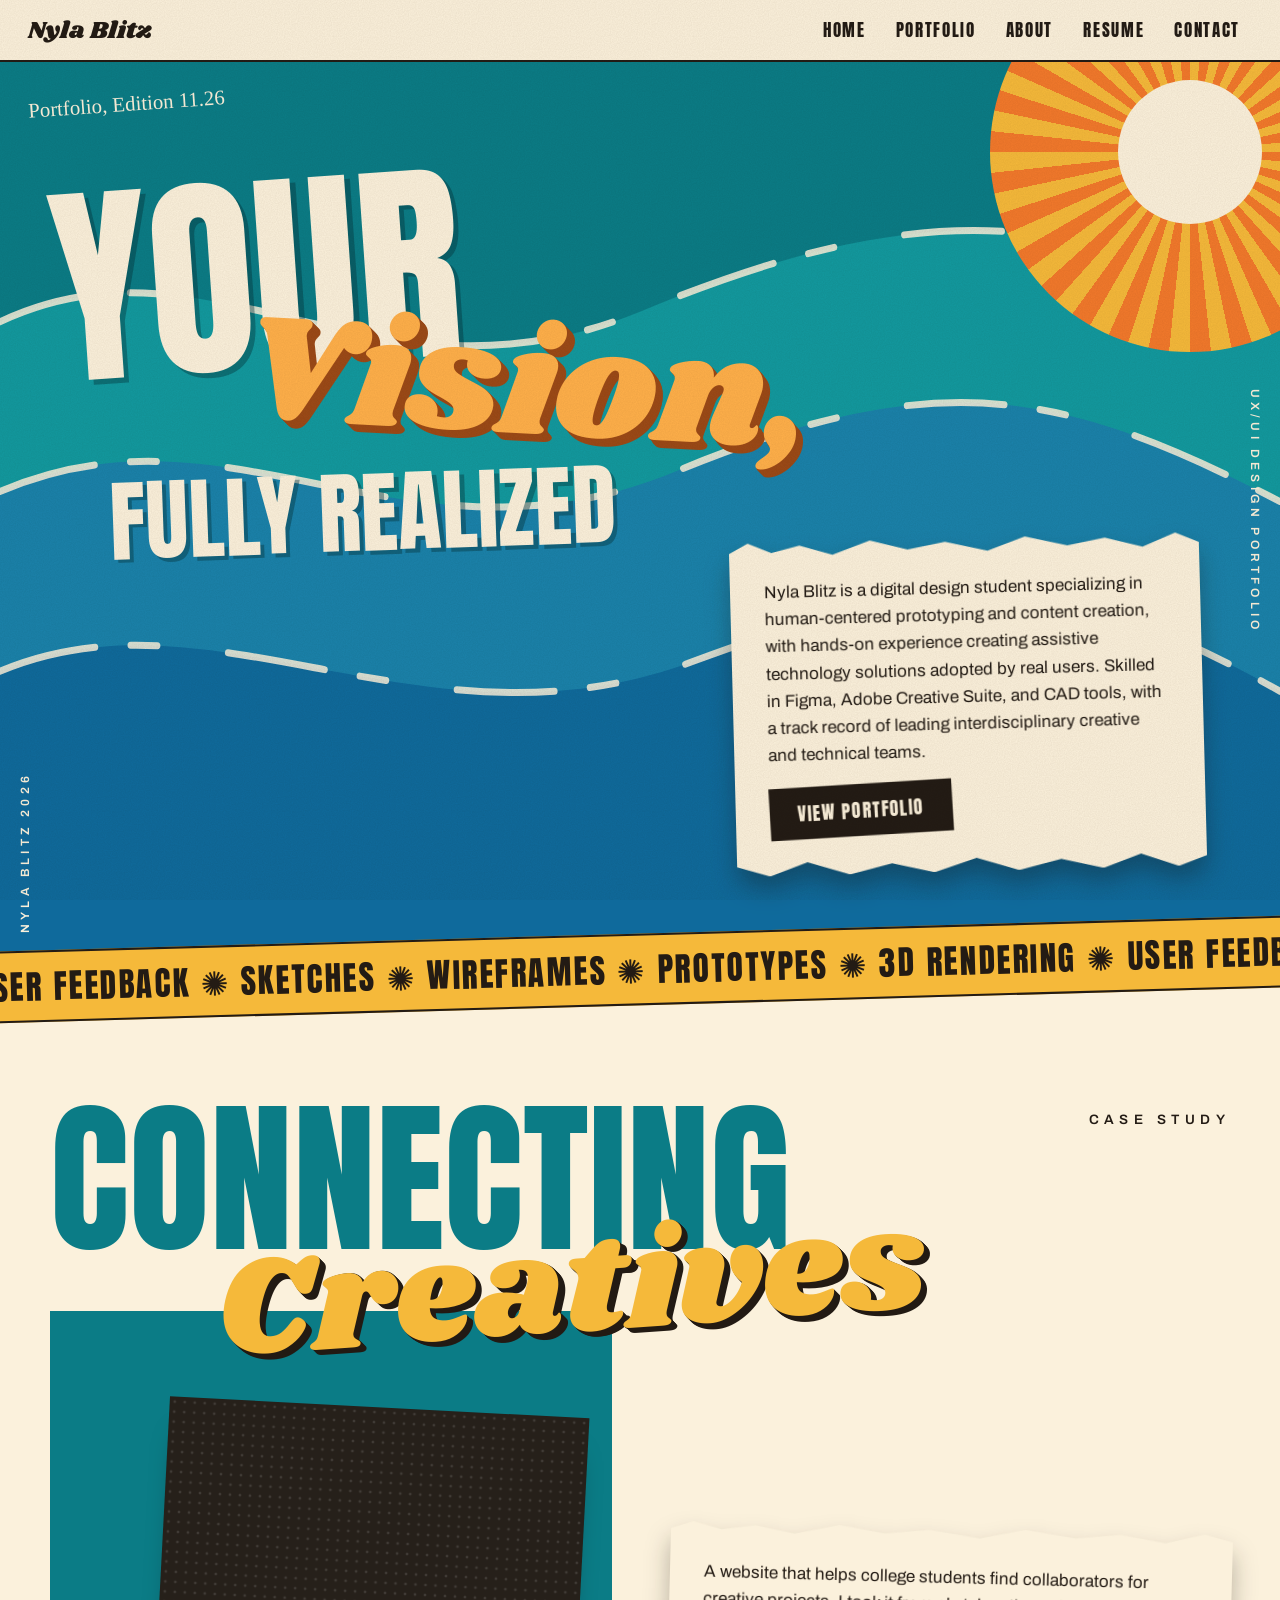
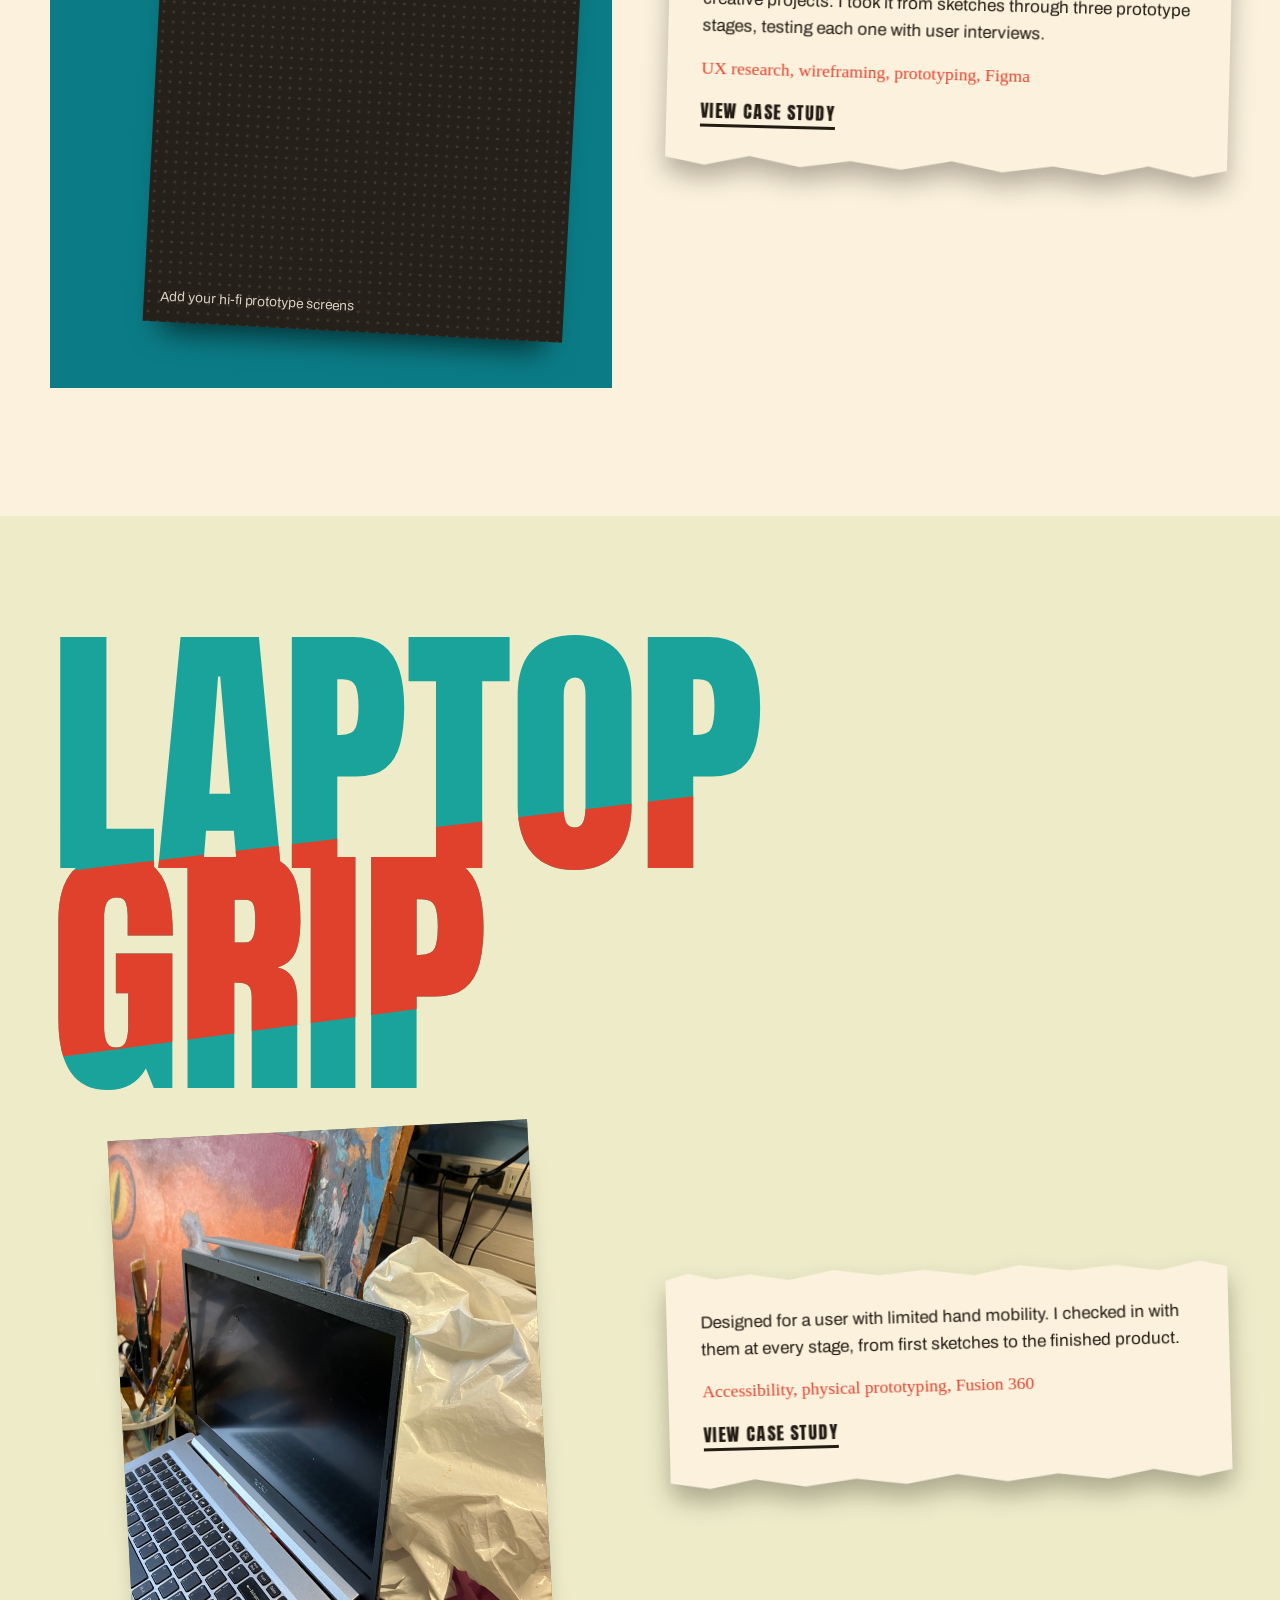
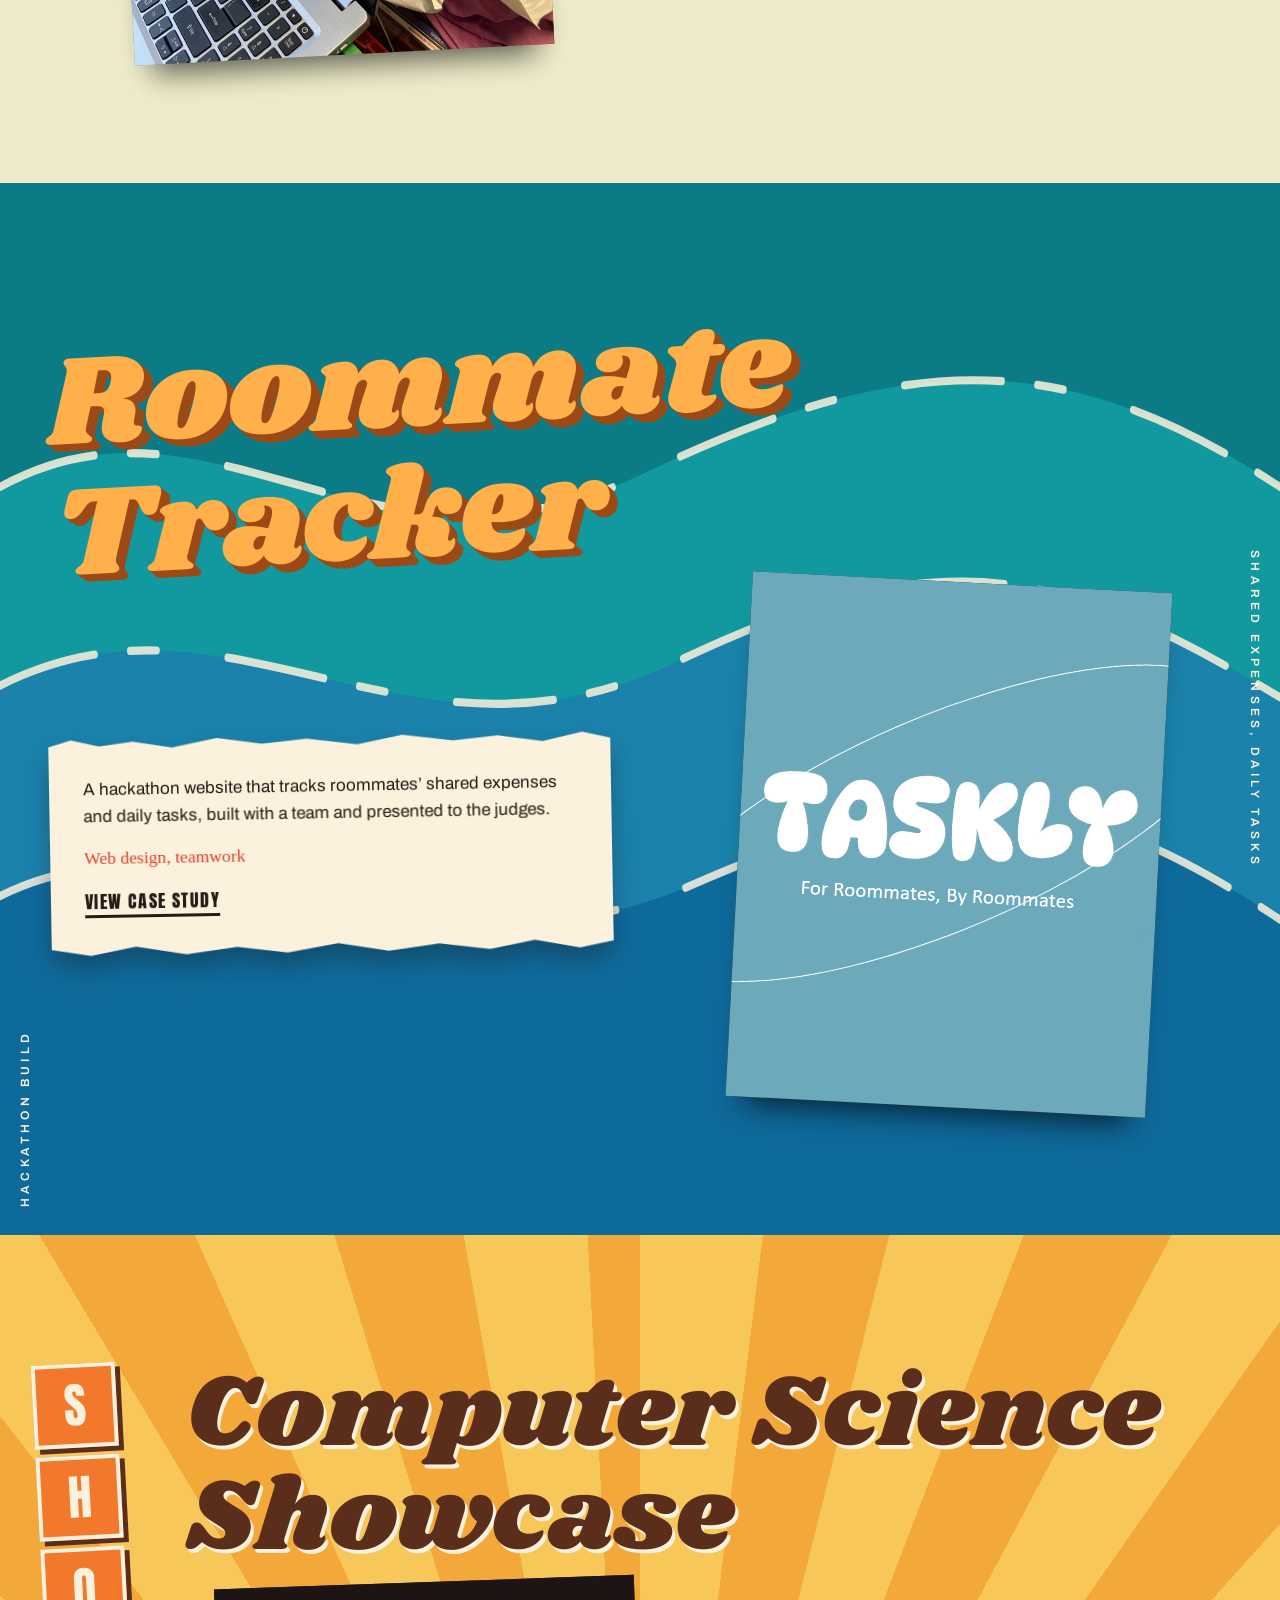
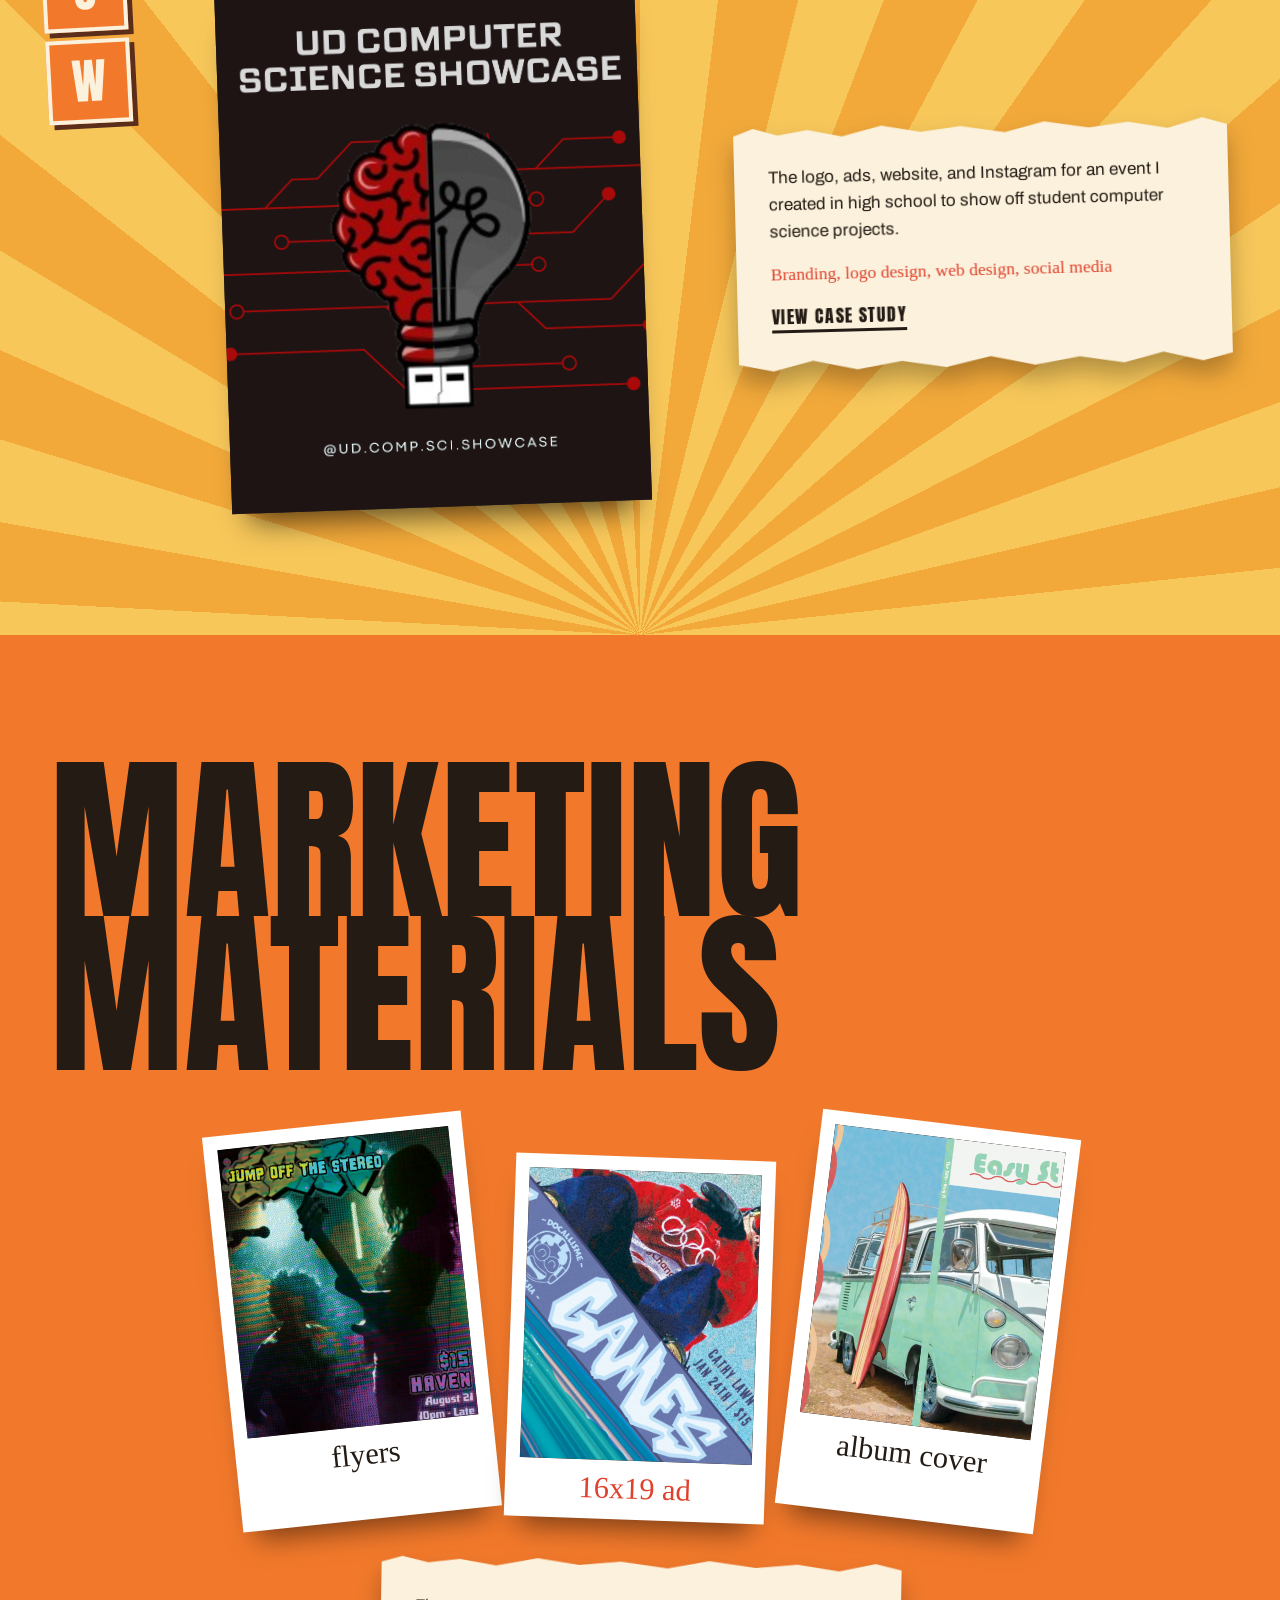
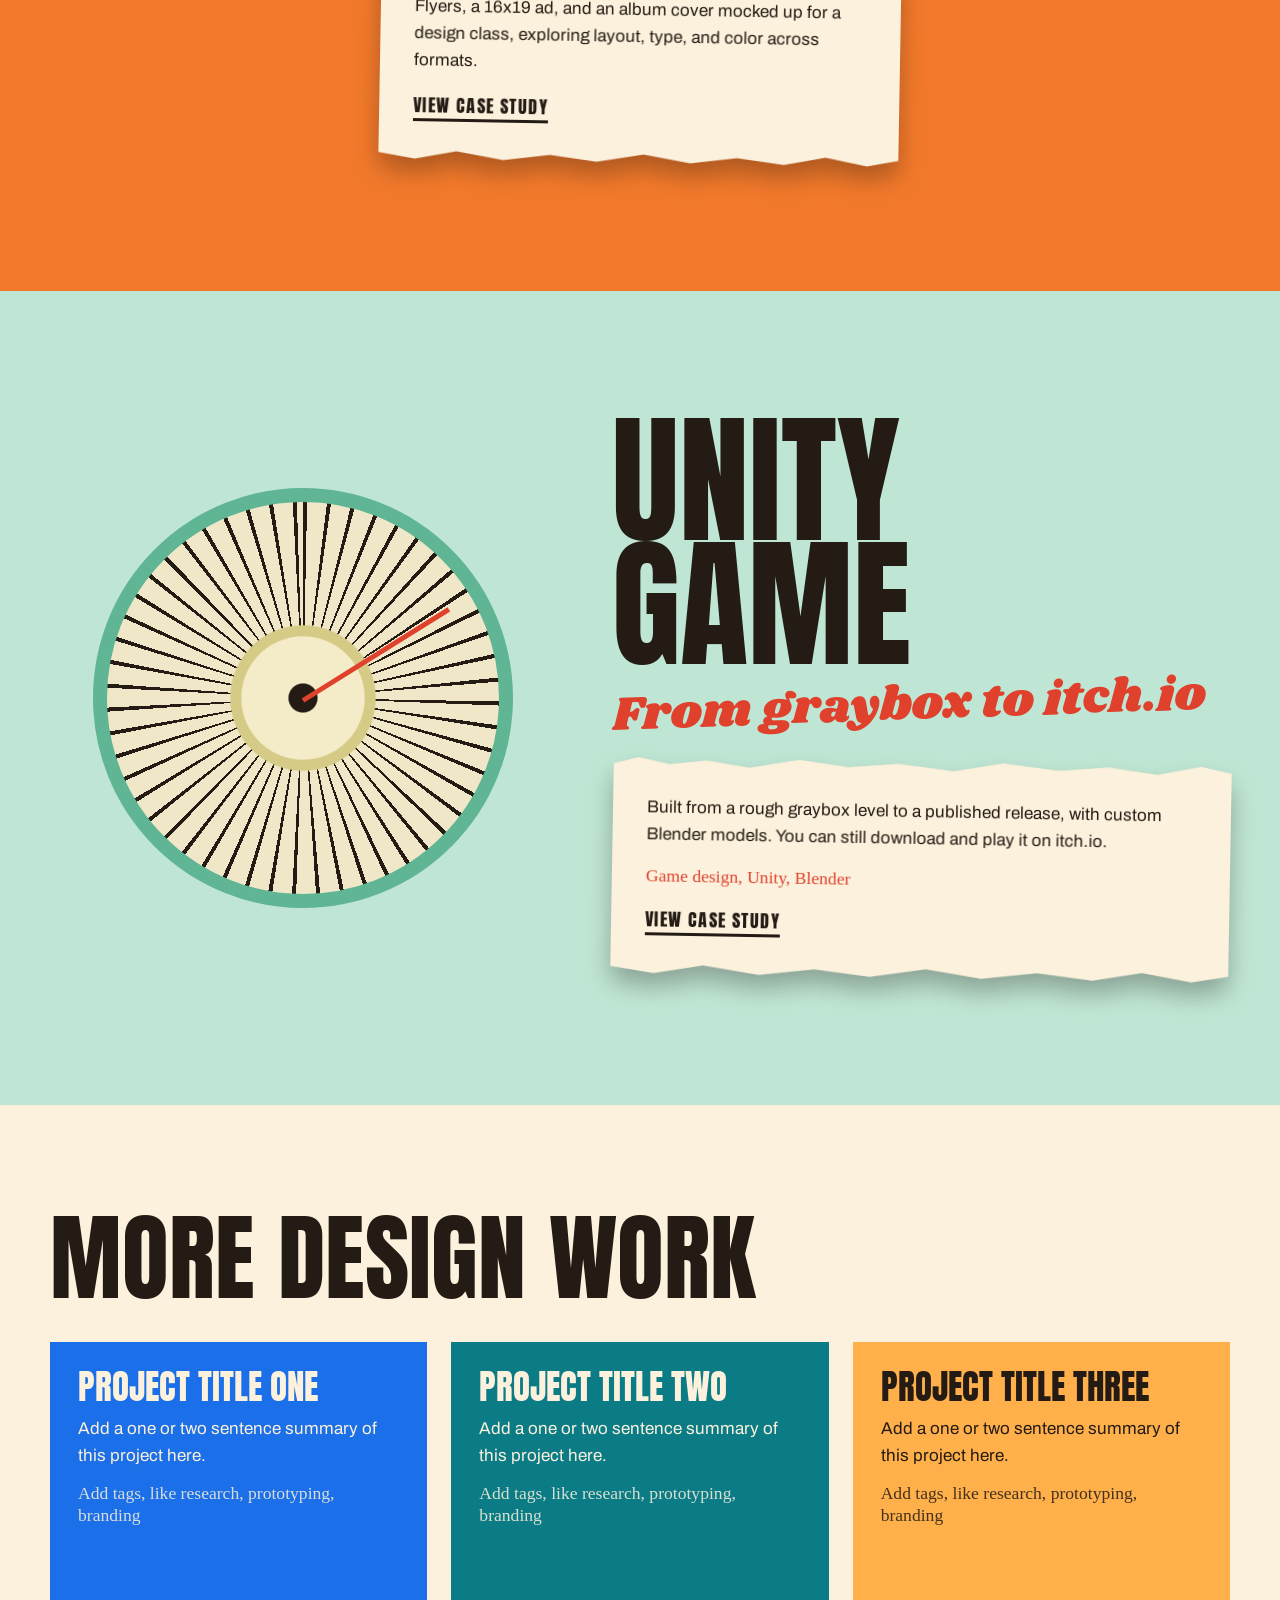
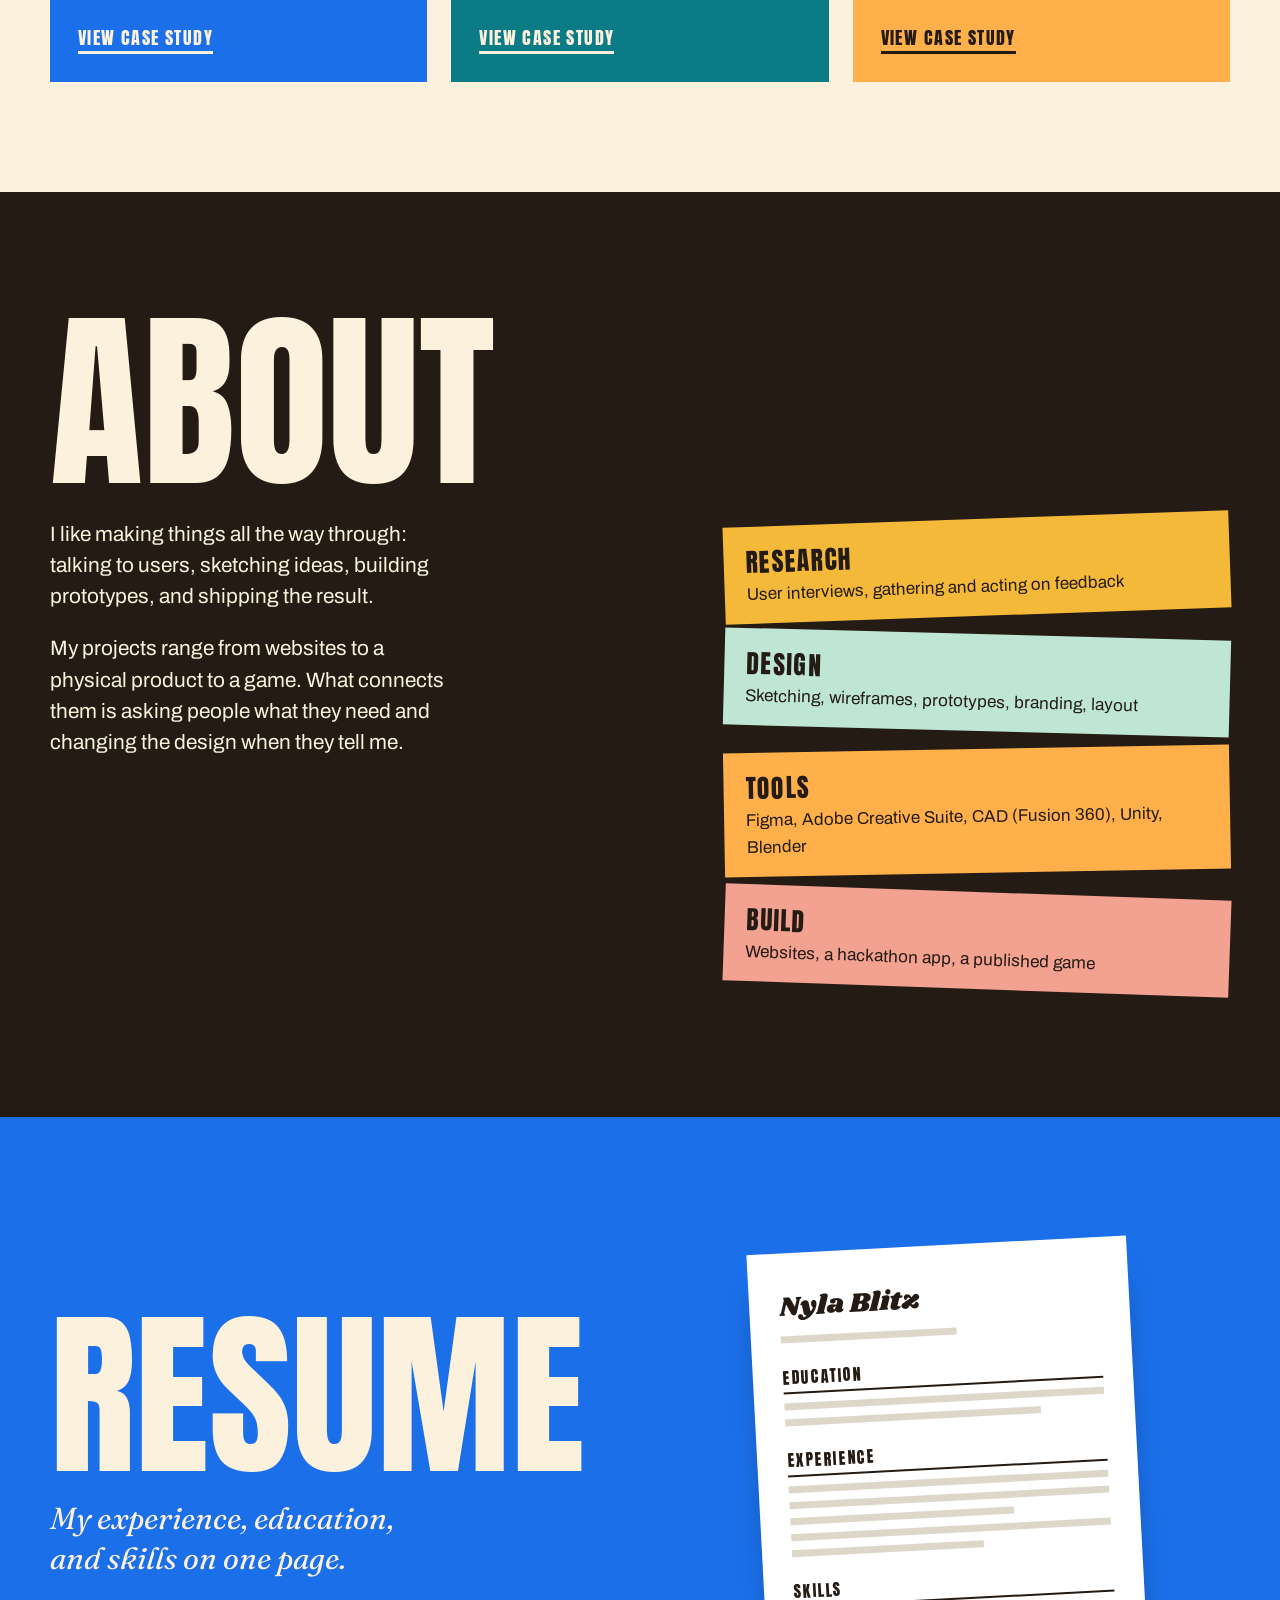
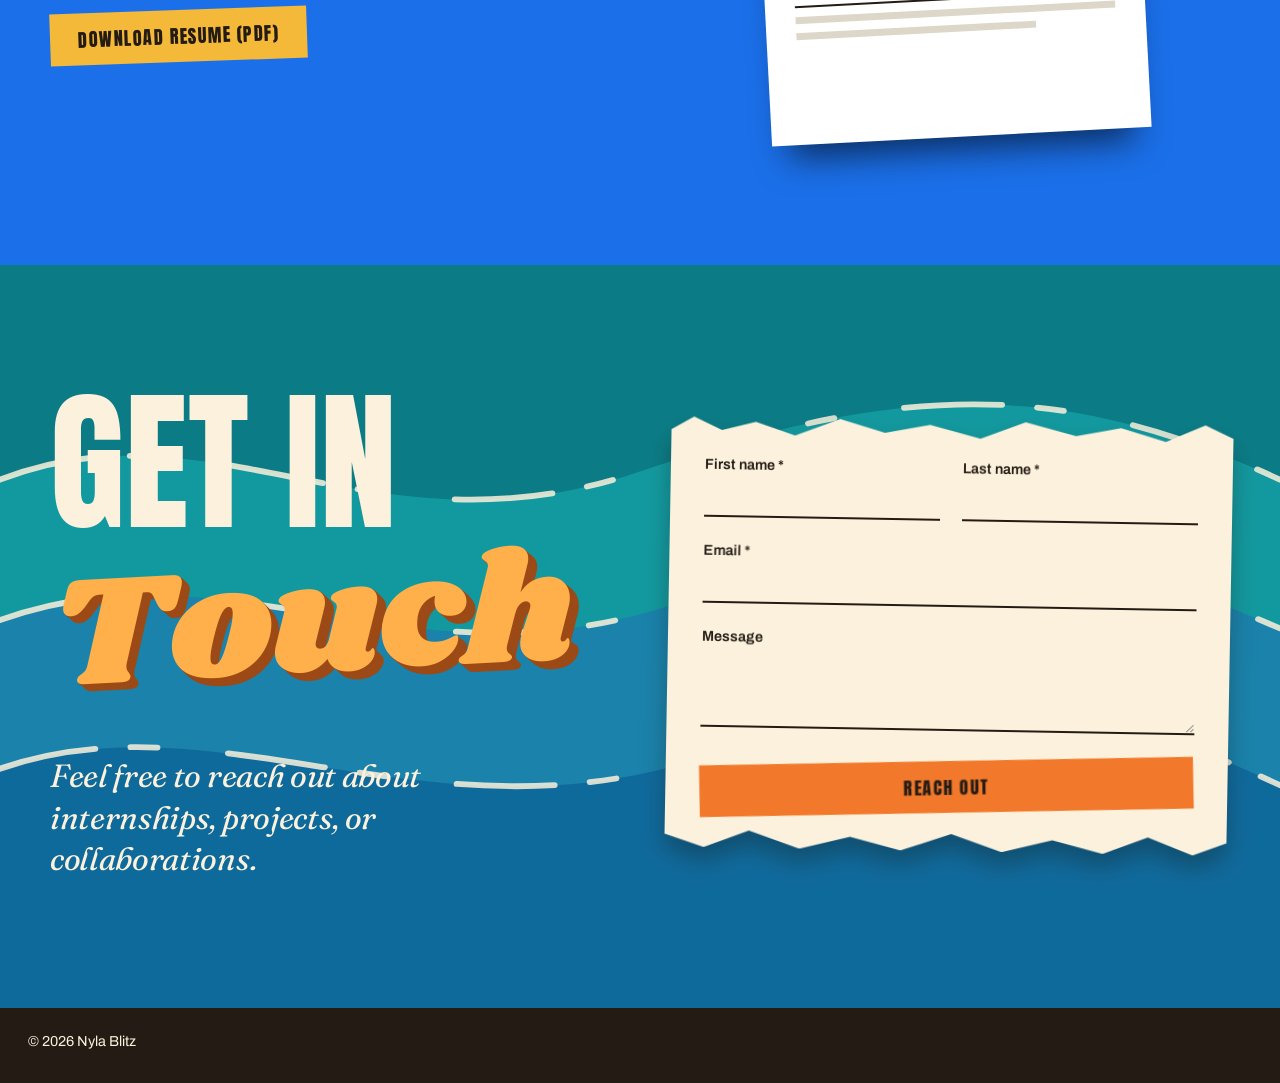
==== commit b8b1c2ac: "Change color from #0F6A9C to var(--teal) in index.html" ====
--- a/index.html
+++ b/index.html
@@ -75,11 +75,11 @@
 .link:hover{background:var(--marigold)}
 
 /* A: magazine cover */
-.pa .big{display:block;font:400 clamp(3.4rem,13vw,11rem)/.88 var(--anton);text-transform:uppercase;color:#0F6A9C}
+.pa .big{display:block;font:400 clamp(3.4rem,13vw,11rem)/.88 var(--anton);text-transform:uppercase;color:var(--teal)}
 .pa .scr{display:block;position:relative;z-index:3;font:400 clamp(3rem,11vw,9.5rem)/1 var(--shri);color:var(--marigold);text-shadow:var(--exti);margin:-.3em 0 0 14%;transform:rotate(-4deg)}
 .pa .mast{position:absolute;right:0;top:6px;margin:0;font:600 .85rem var(--sans);letter-spacing:.4em;text-transform:uppercase}
 .pa .row{margin-top:-40px}
-.blue{background:#0F6A9C;padding:96px 40px 56px;display:flex;justify-content:center}
+.blue{background:var(--teal);padding:96px 40px 56px;display:flex;justify-content:center}
 .blue .slot{margin-right:-70px}
 
 /* B: flat three-color poster */
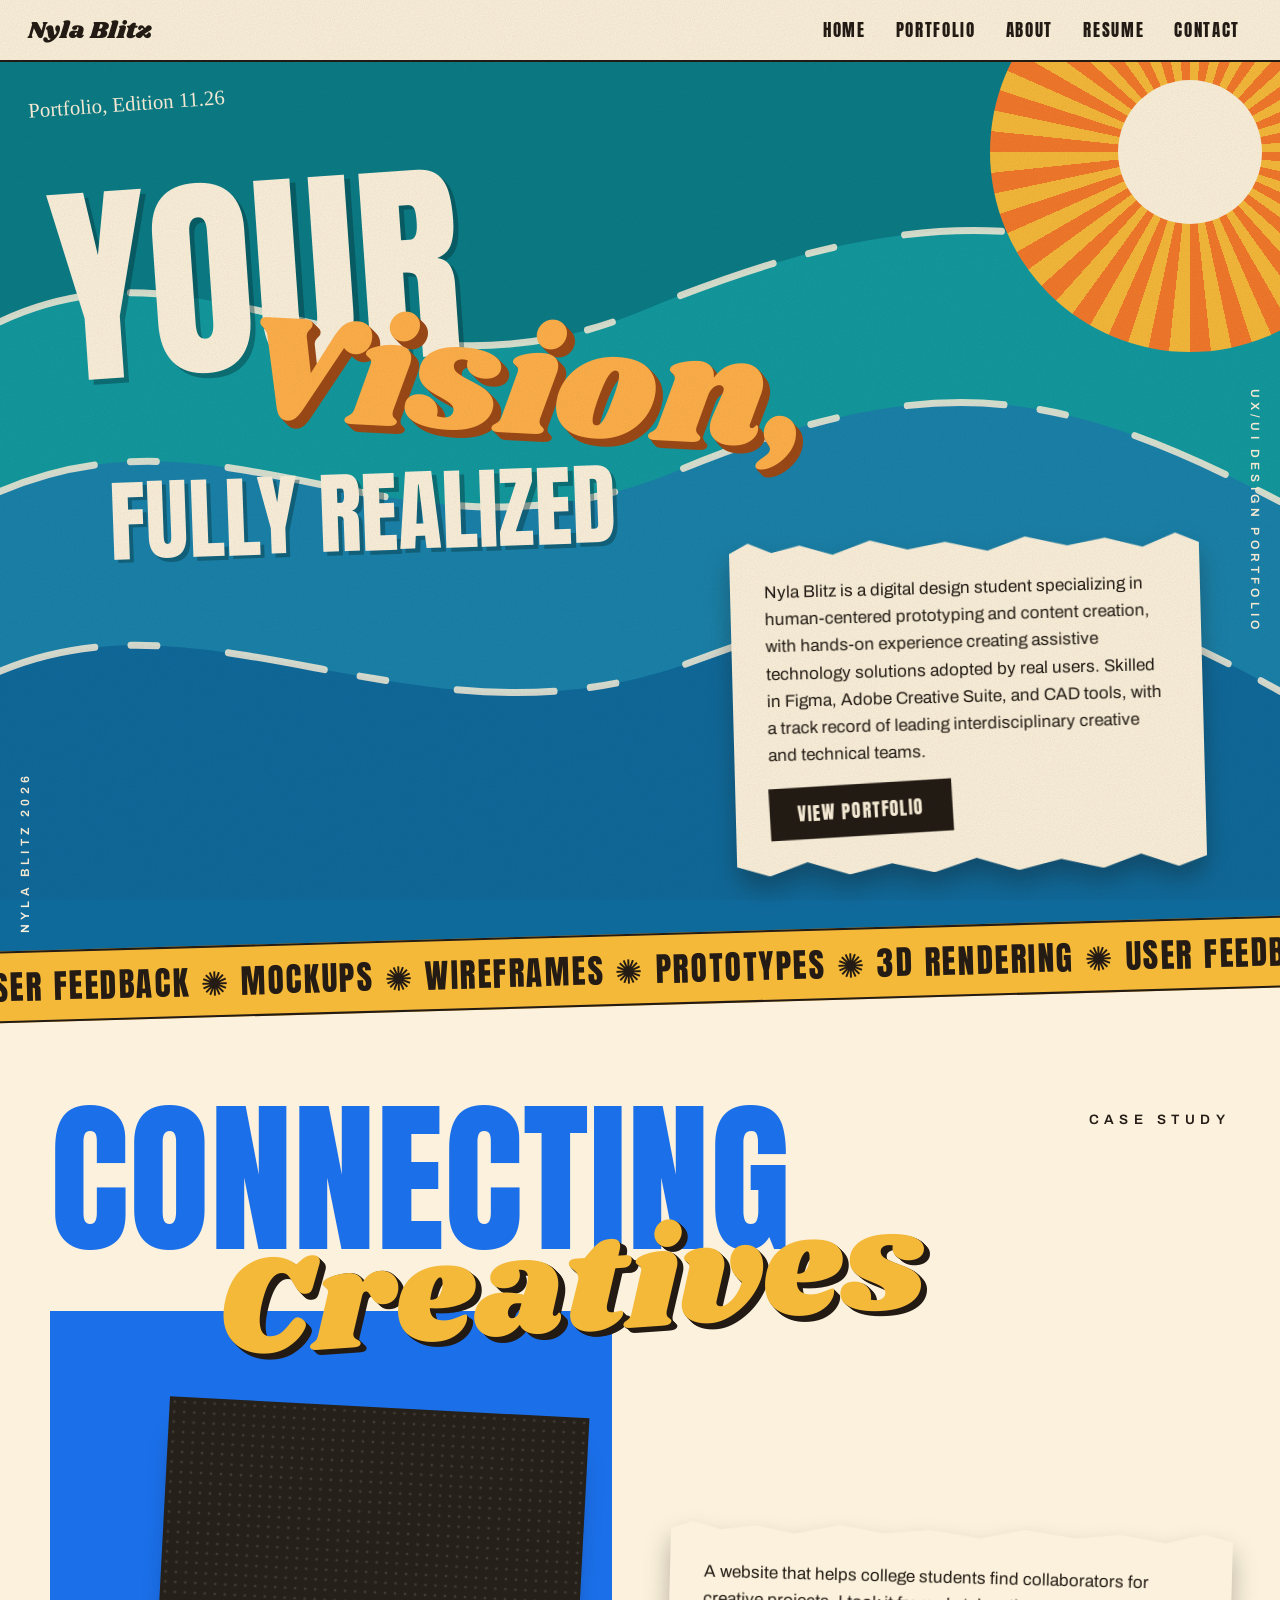
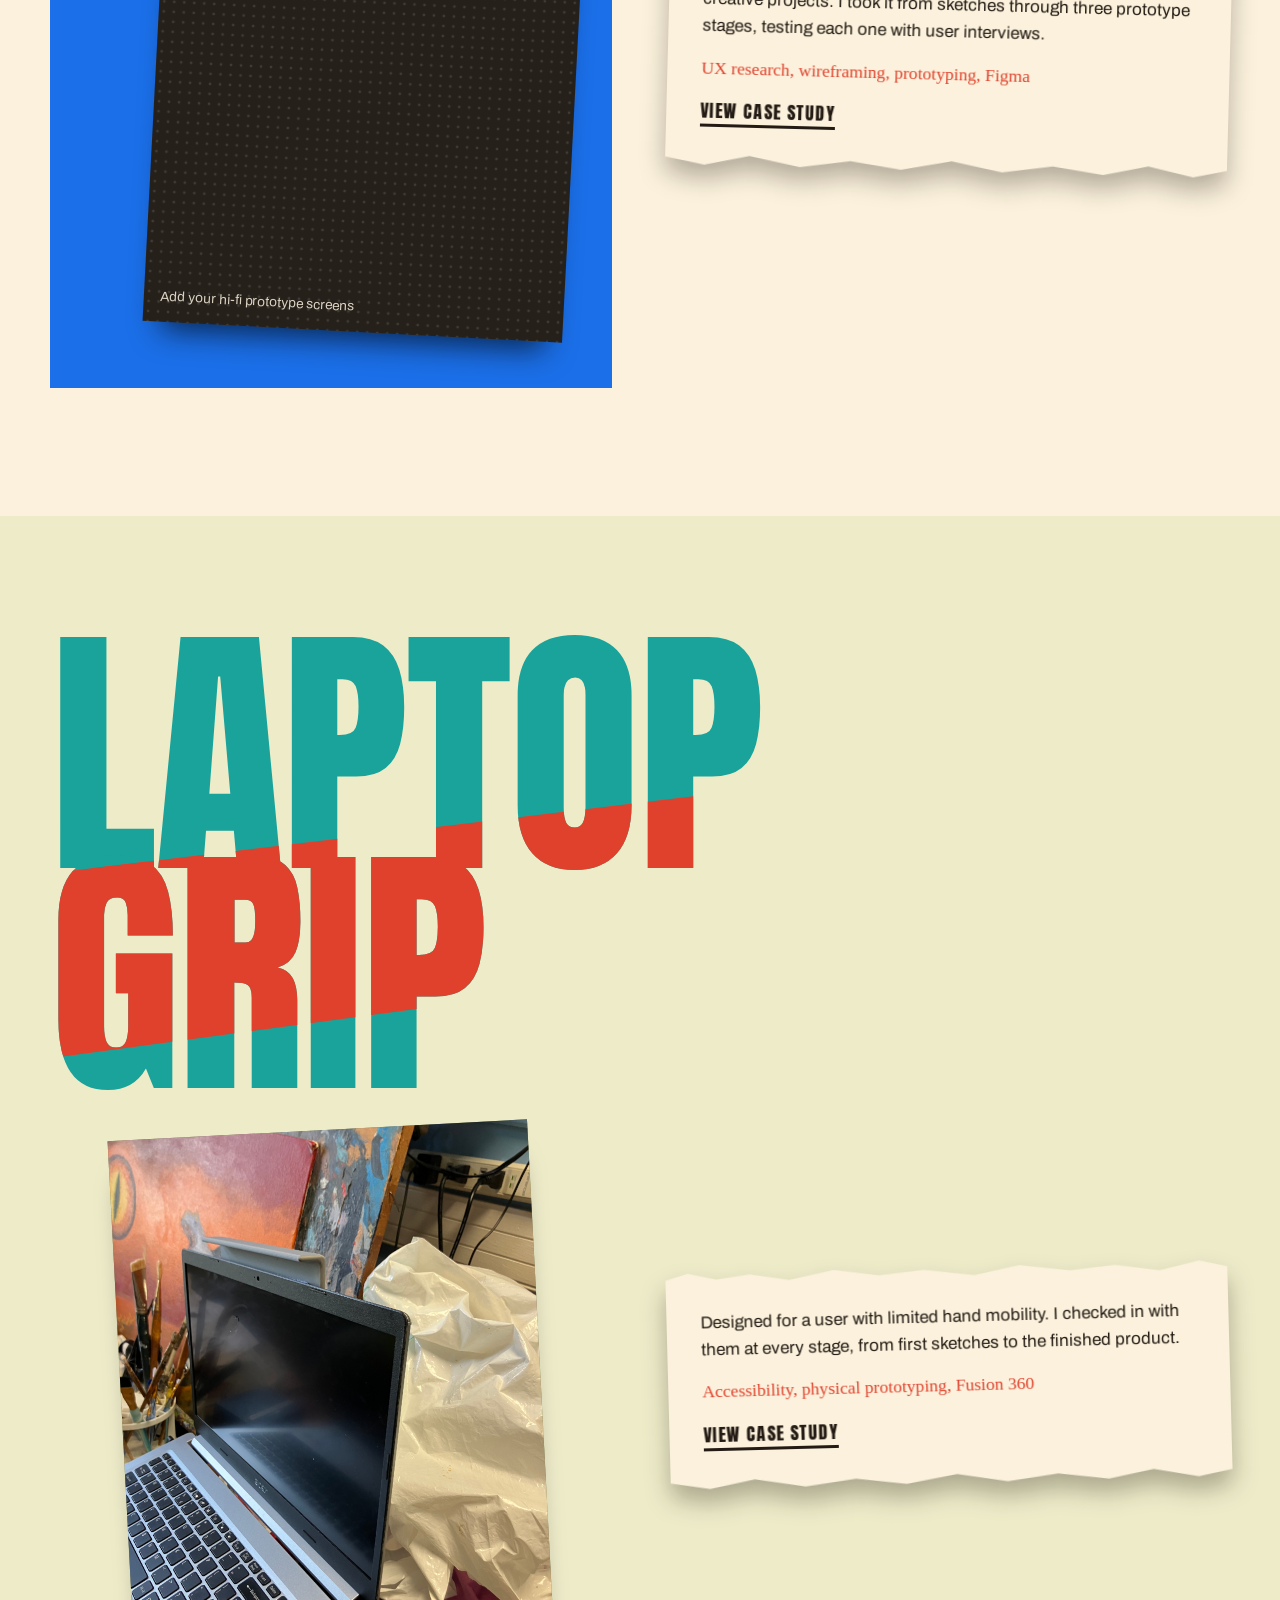
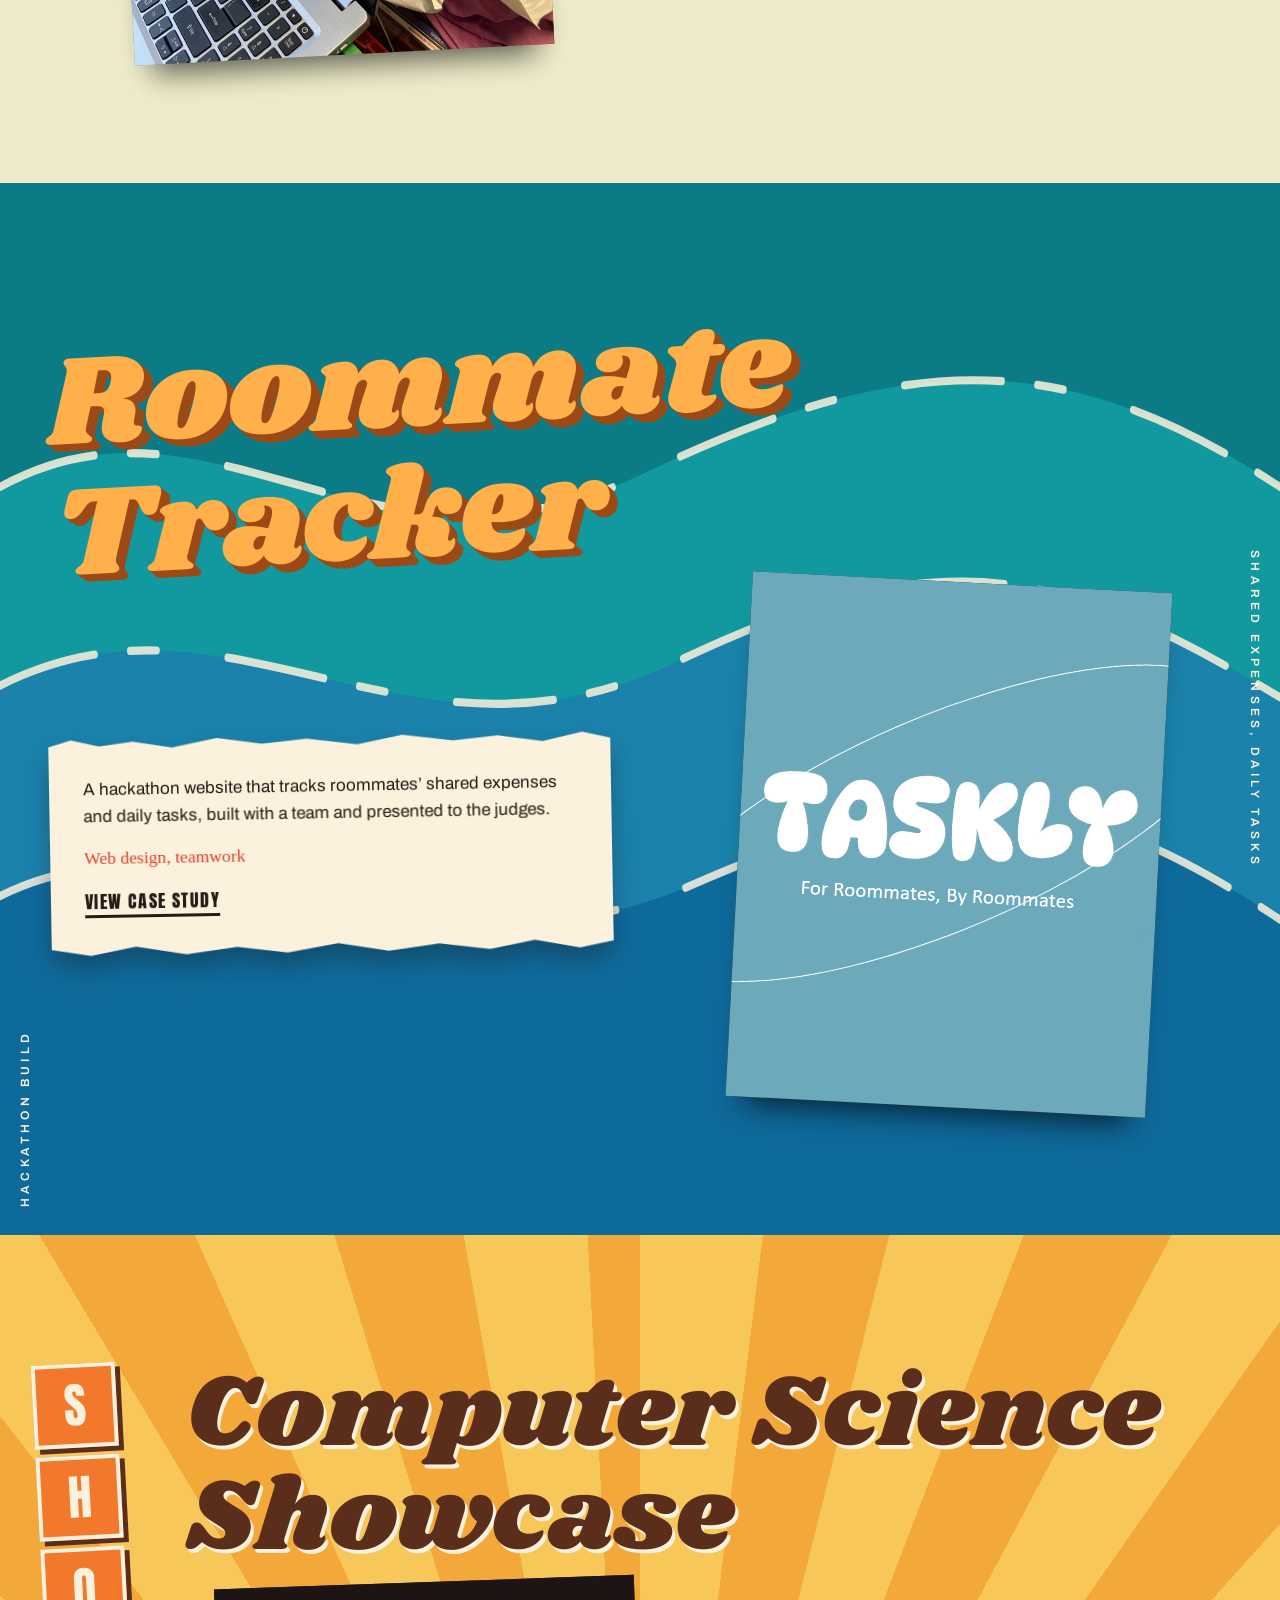
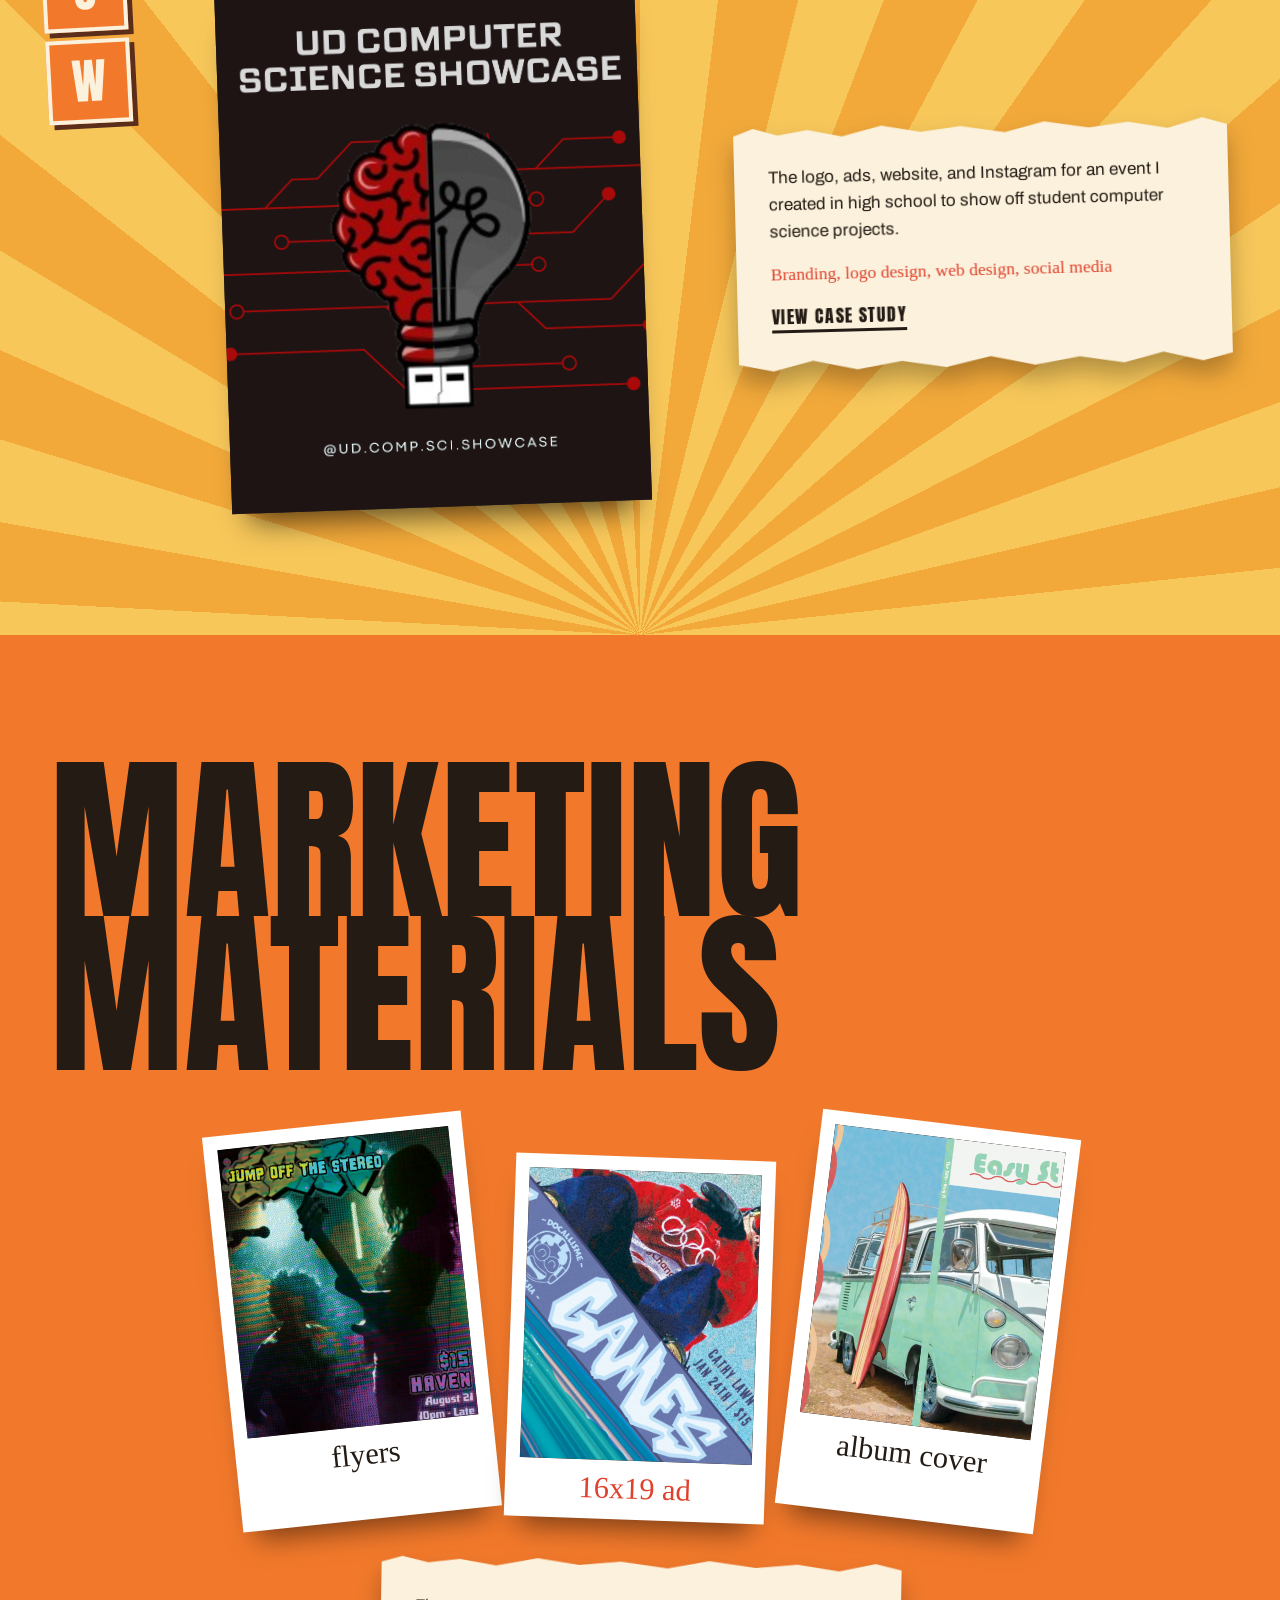
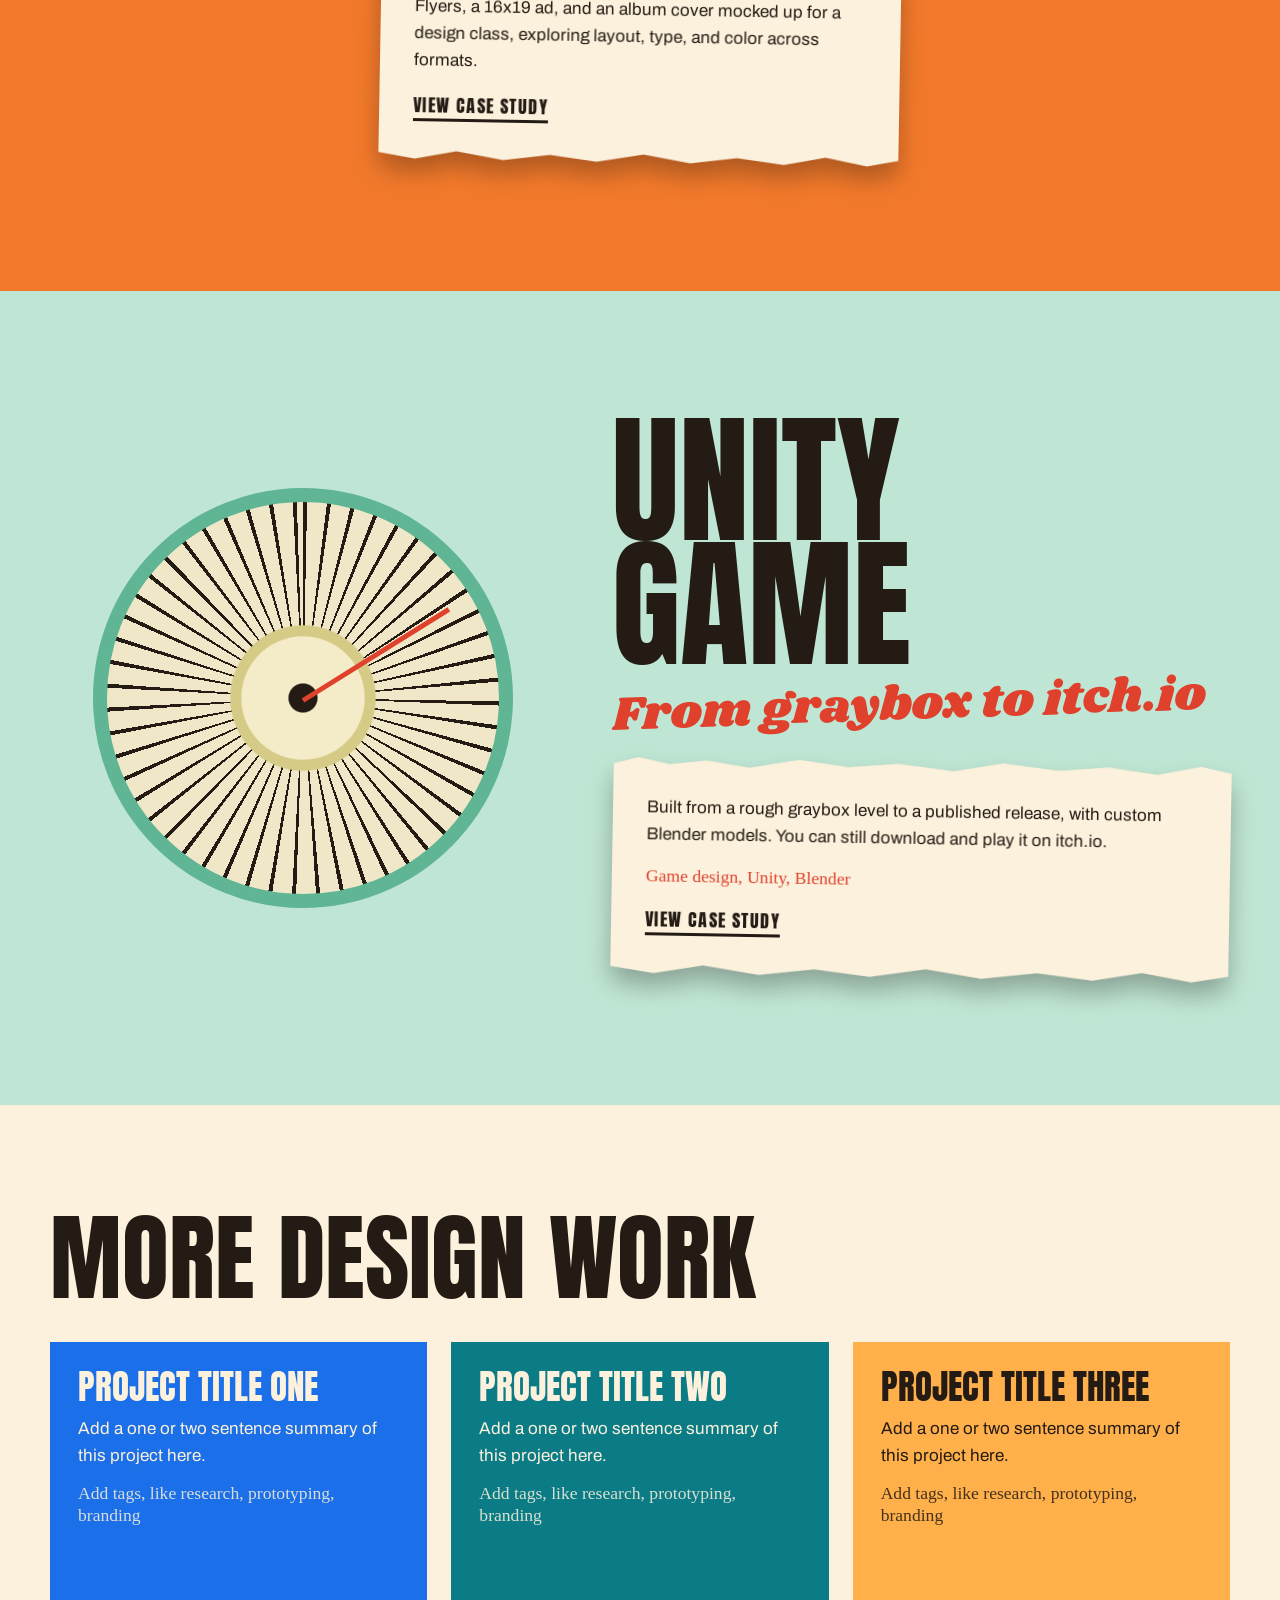
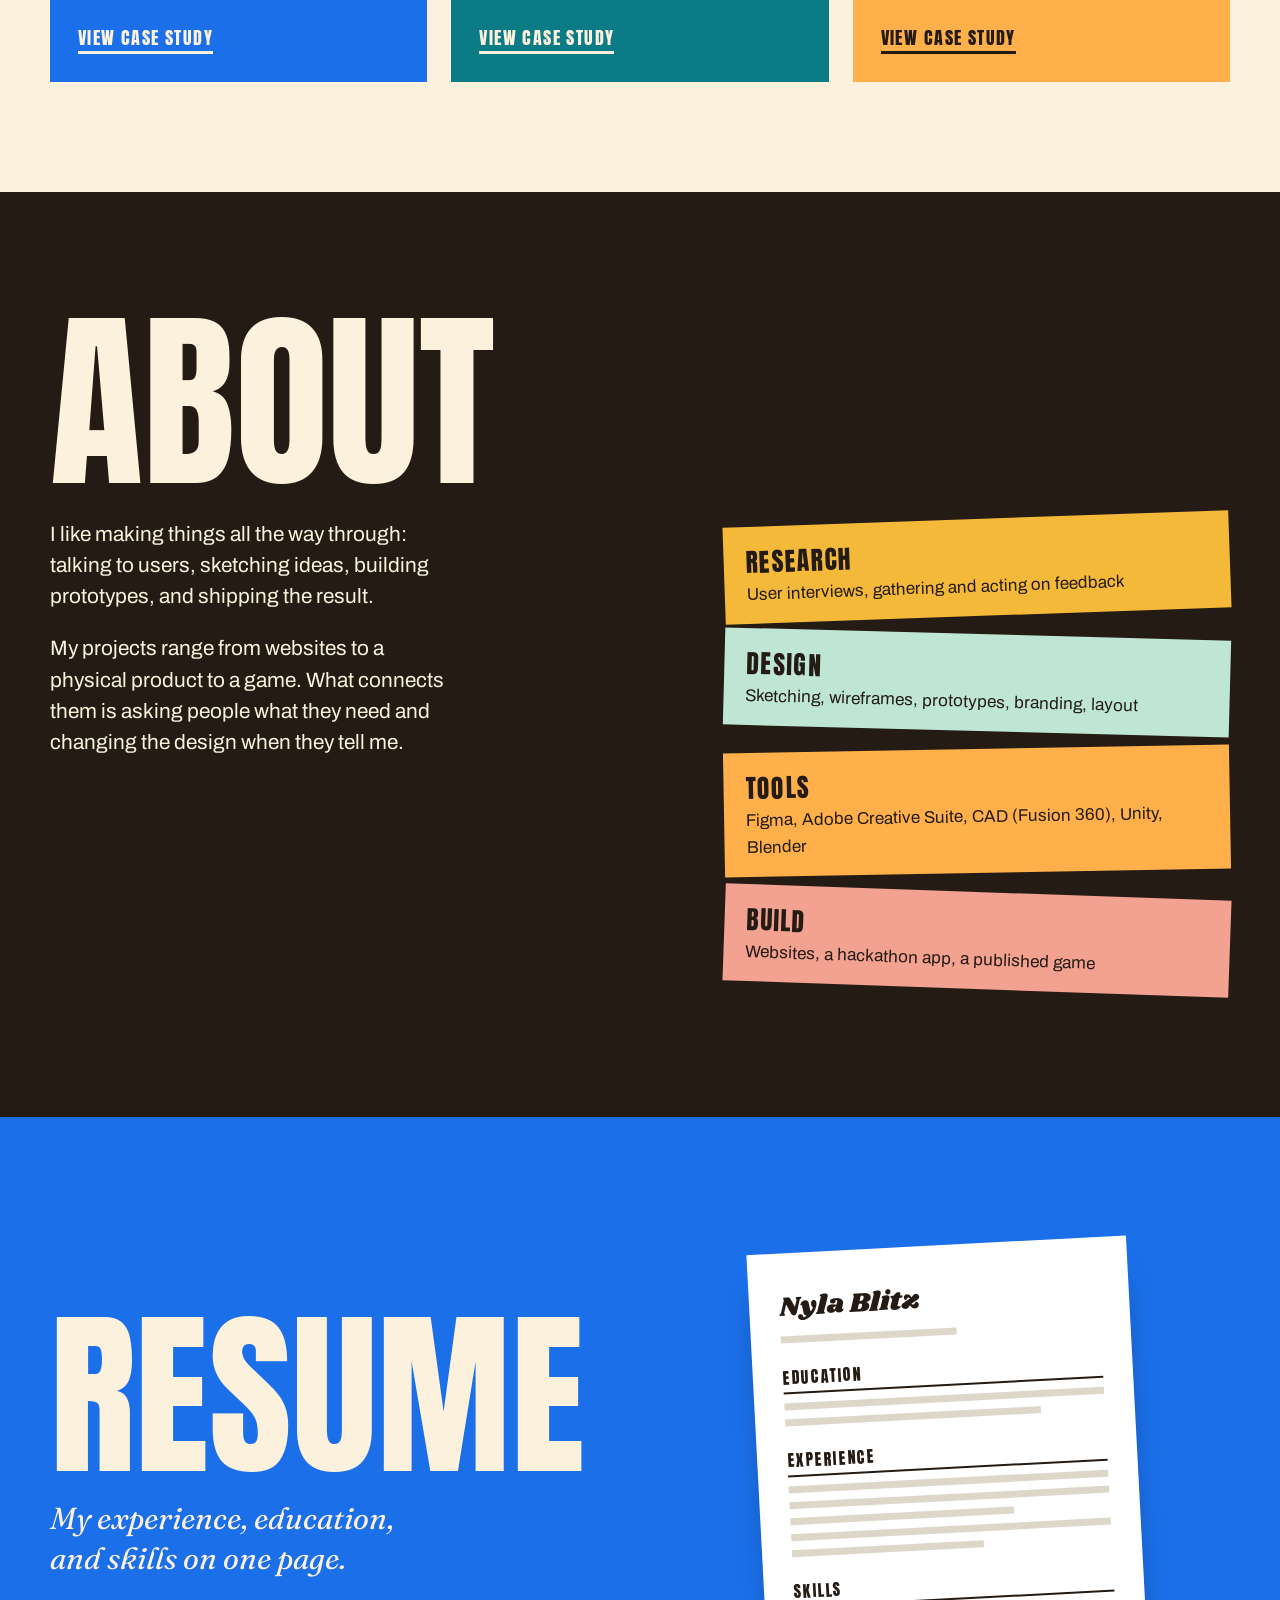
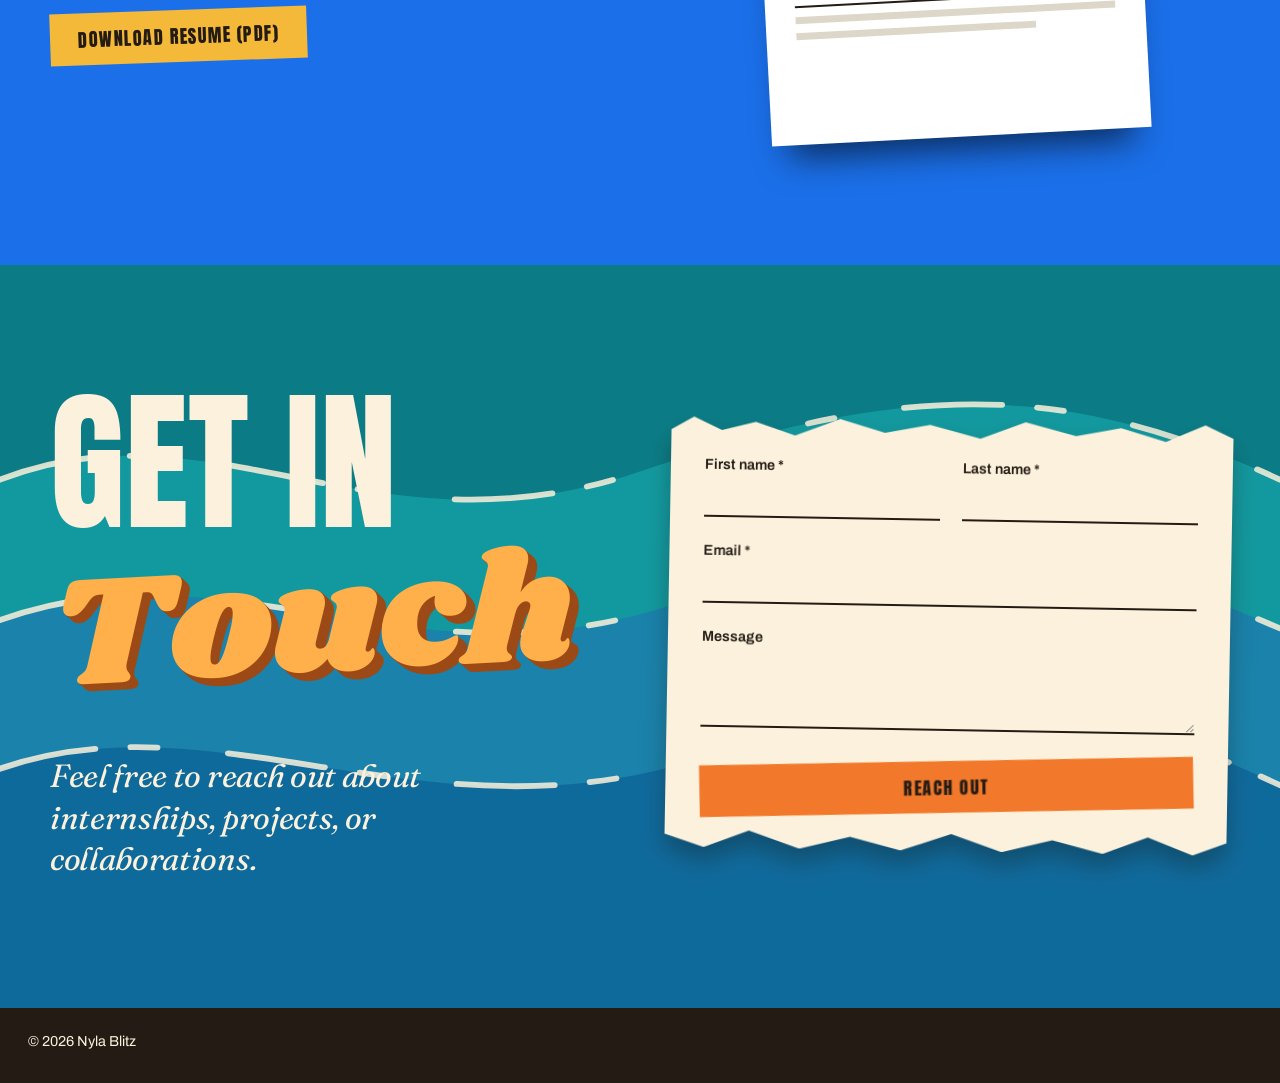
==== commit 27a8e1a7: "Change color from teal to cobalt and update ticker text" ====
--- a/index.html
+++ b/index.html
@@ -75,11 +75,11 @@
 .link:hover{background:var(--marigold)}
 
 /* A: magazine cover */
-.pa .big{display:block;font:400 clamp(3.4rem,13vw,11rem)/.88 var(--anton);text-transform:uppercase;color:var(--teal)}
+.pa .big{display:block;font:400 clamp(3.4rem,13vw,11rem)/.88 var(--anton);text-transform:uppercase;color:var(--cobalt)}
 .pa .scr{display:block;position:relative;z-index:3;font:400 clamp(3rem,11vw,9.5rem)/1 var(--shri);color:var(--marigold);text-shadow:var(--exti);margin:-.3em 0 0 14%;transform:rotate(-4deg)}
 .pa .mast{position:absolute;right:0;top:6px;margin:0;font:600 .85rem var(--sans);letter-spacing:.4em;text-transform:uppercase}
 .pa .row{margin-top:-40px}
-.blue{background:var(--teal);padding:96px 40px 56px;display:flex;justify-content:center}
+.blue{background:var(--cobalt);padding:96px 40px 56px;display:flex;justify-content:center}
 .blue .slot{margin-right:-70px}
 
 /* B: flat three-color poster */
@@ -228,8 +228,8 @@
   </section>
 
   <div class="ticker" aria-hidden="true"><div class="track">
-    <span>User Feedback ✺ Sketches ✺ Wireframes ✺ Prototypes ✺ 3D Rendering ✺ User Feedback ✺ Sketches ✺ Wireframes ✺ Prototypes ✺ 3D Rendering ✺</span>
-    <span>User Feedback ✺ Sketches ✺ Wireframes ✺ Prototypes ✺ 3D Rendering ✺ User Feedback ✺ Sketches ✺ Wireframes ✺ Prototypes ✺ 3D Rendering ✺</span>
+    <span>User Feedback ✺ Mockups ✺ Wireframes ✺ Prototypes ✺ 3D Rendering ✺ User Feedback ✺ Mockups ✺ Wireframes ✺ Prototypes ✺ 3D Rendering ✺</span>
+    <span>User Feedback ✺ Mockups ✺ Wireframes ✺ Prototypes ✺ 3D Rendering ✺ User Feedback ✺ Mockups ✺ Wireframes ✺ Prototypes ✺ 3D Rendering ✺</span>
   </div></div>
 
   <h2 class="sr" id="work">Portfolio</h2>
